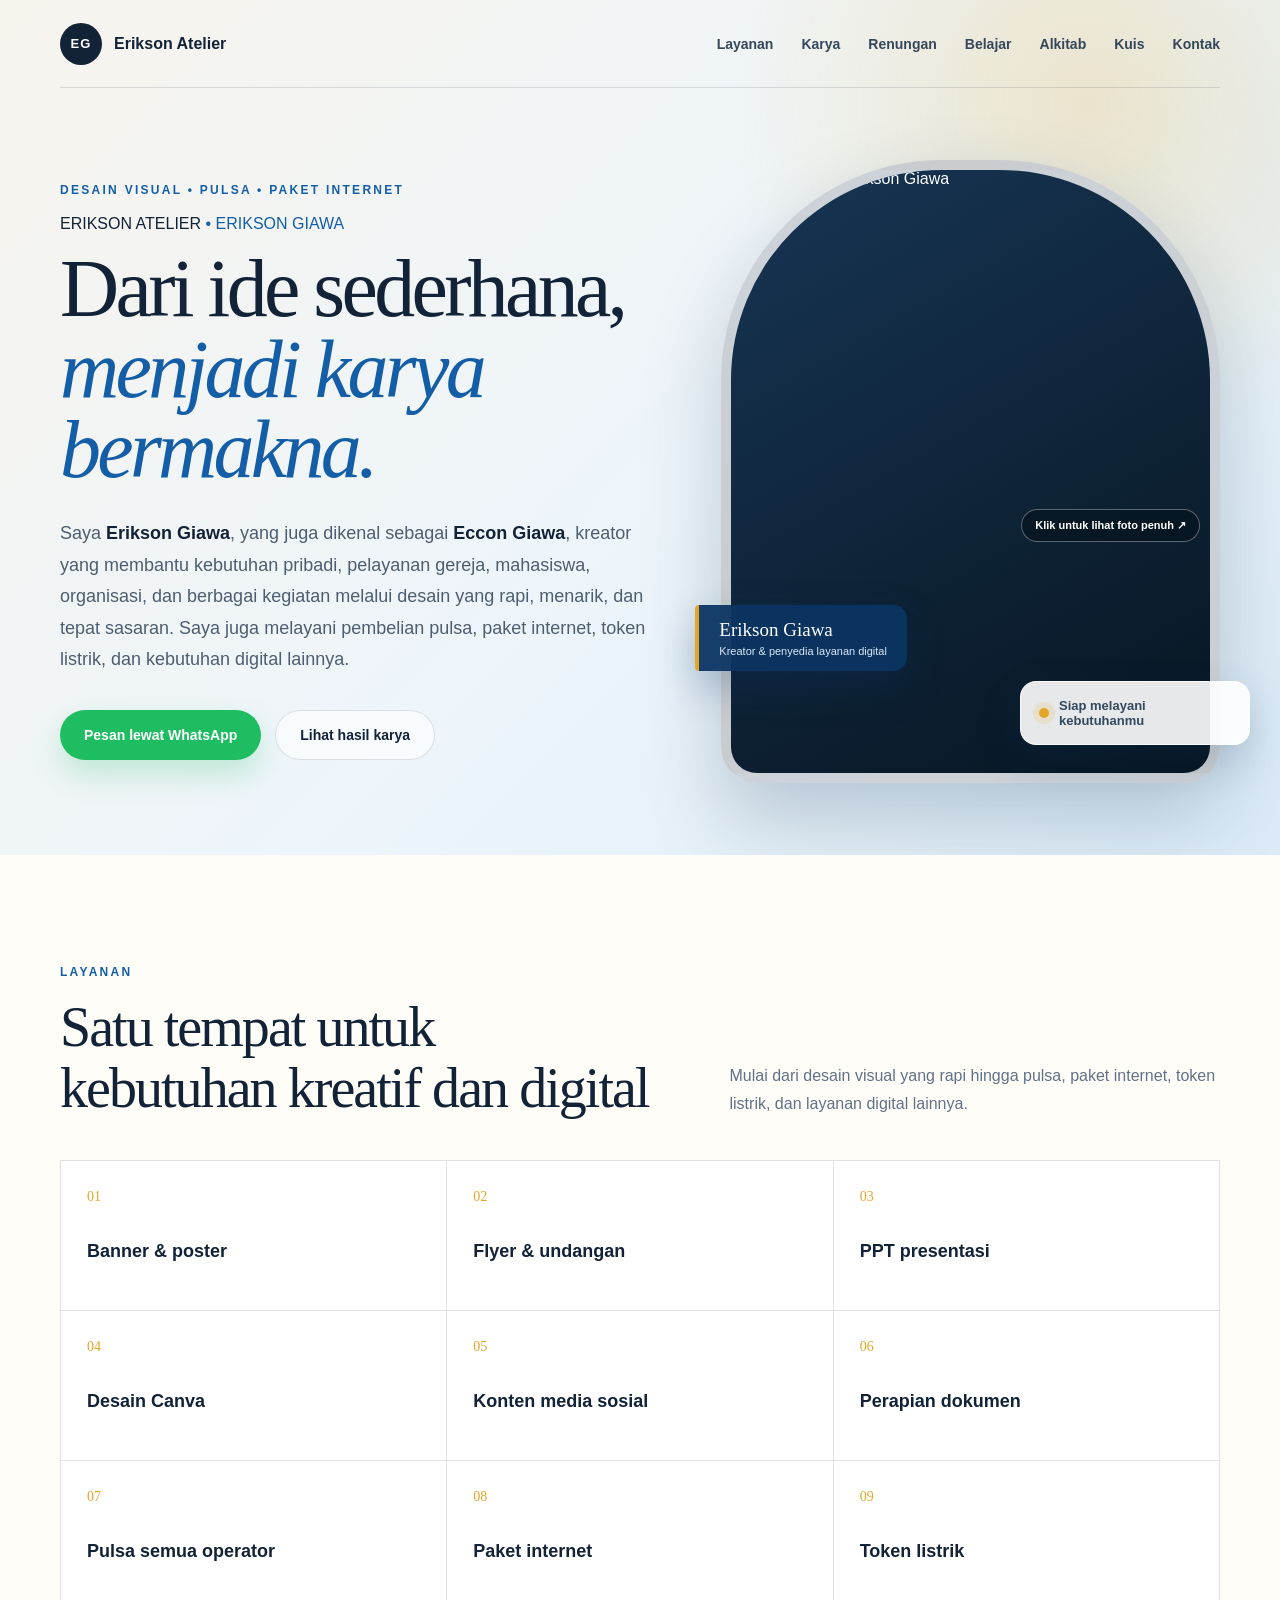
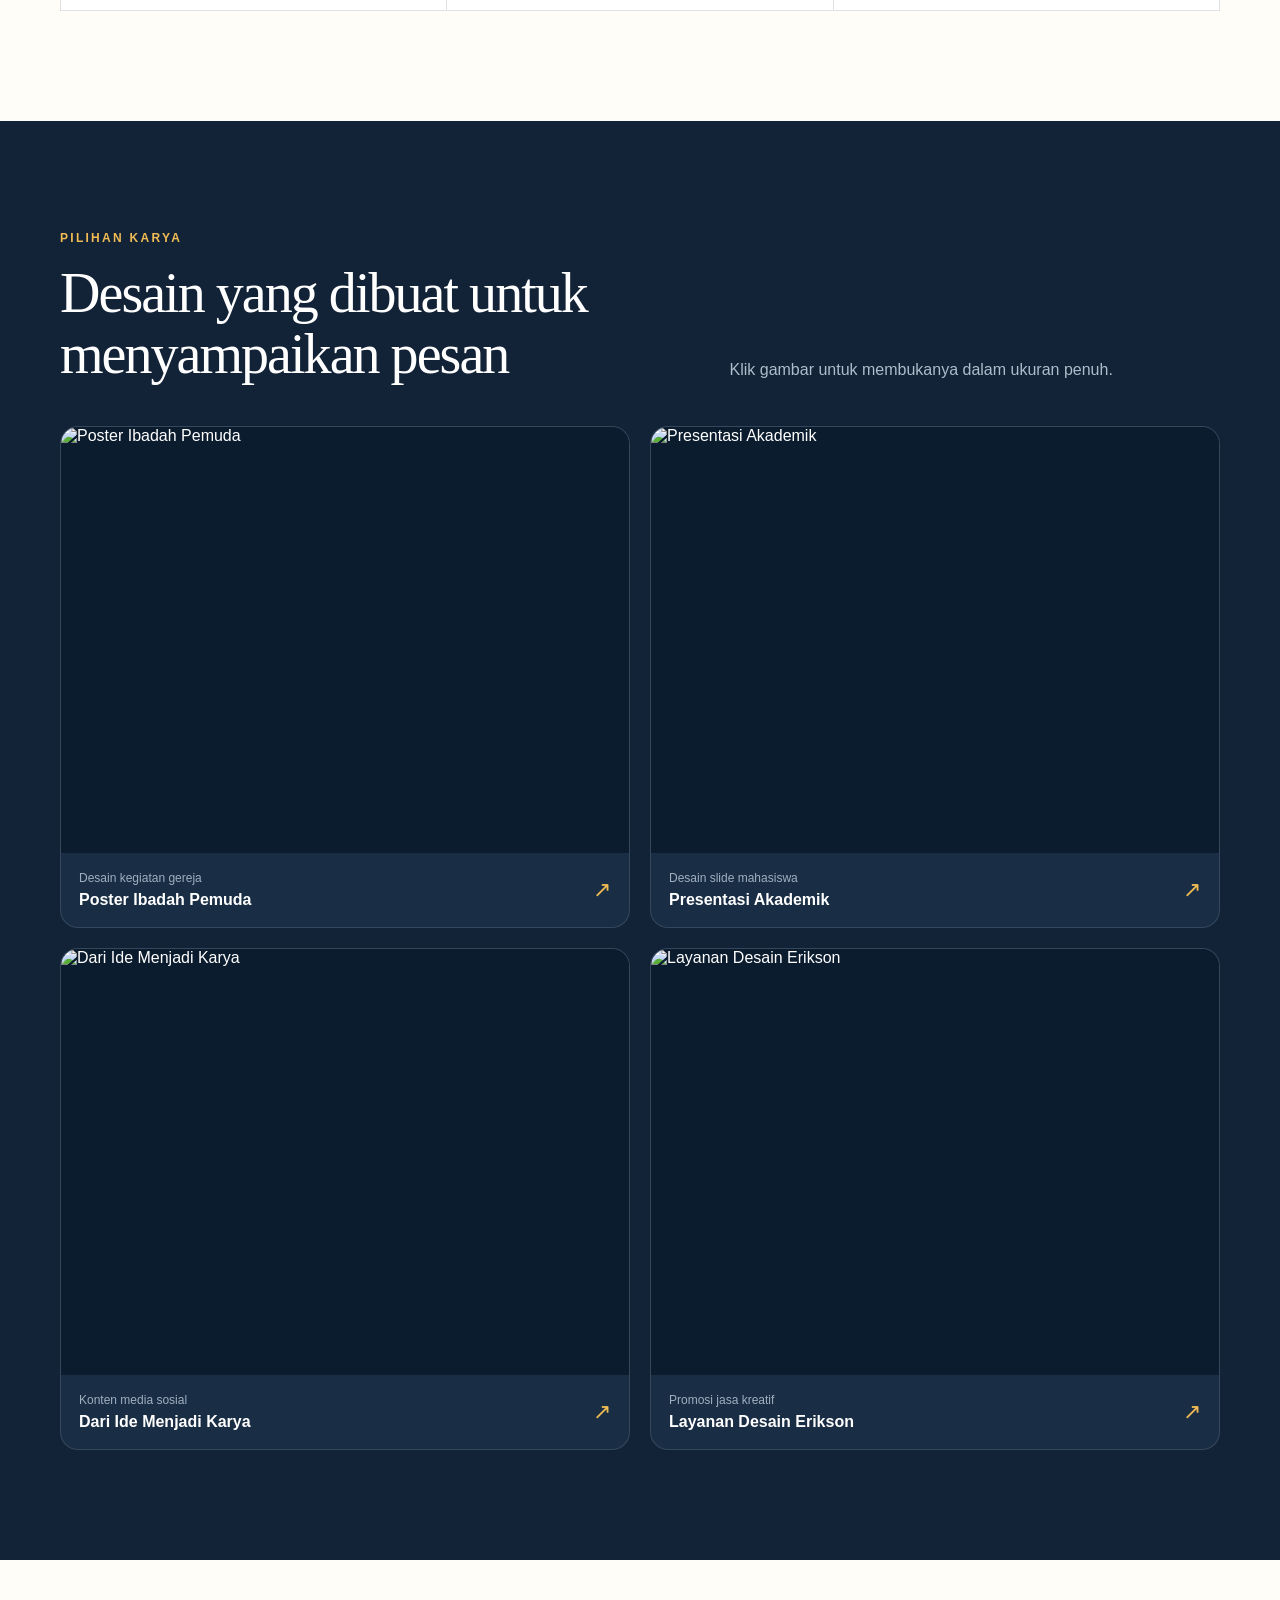
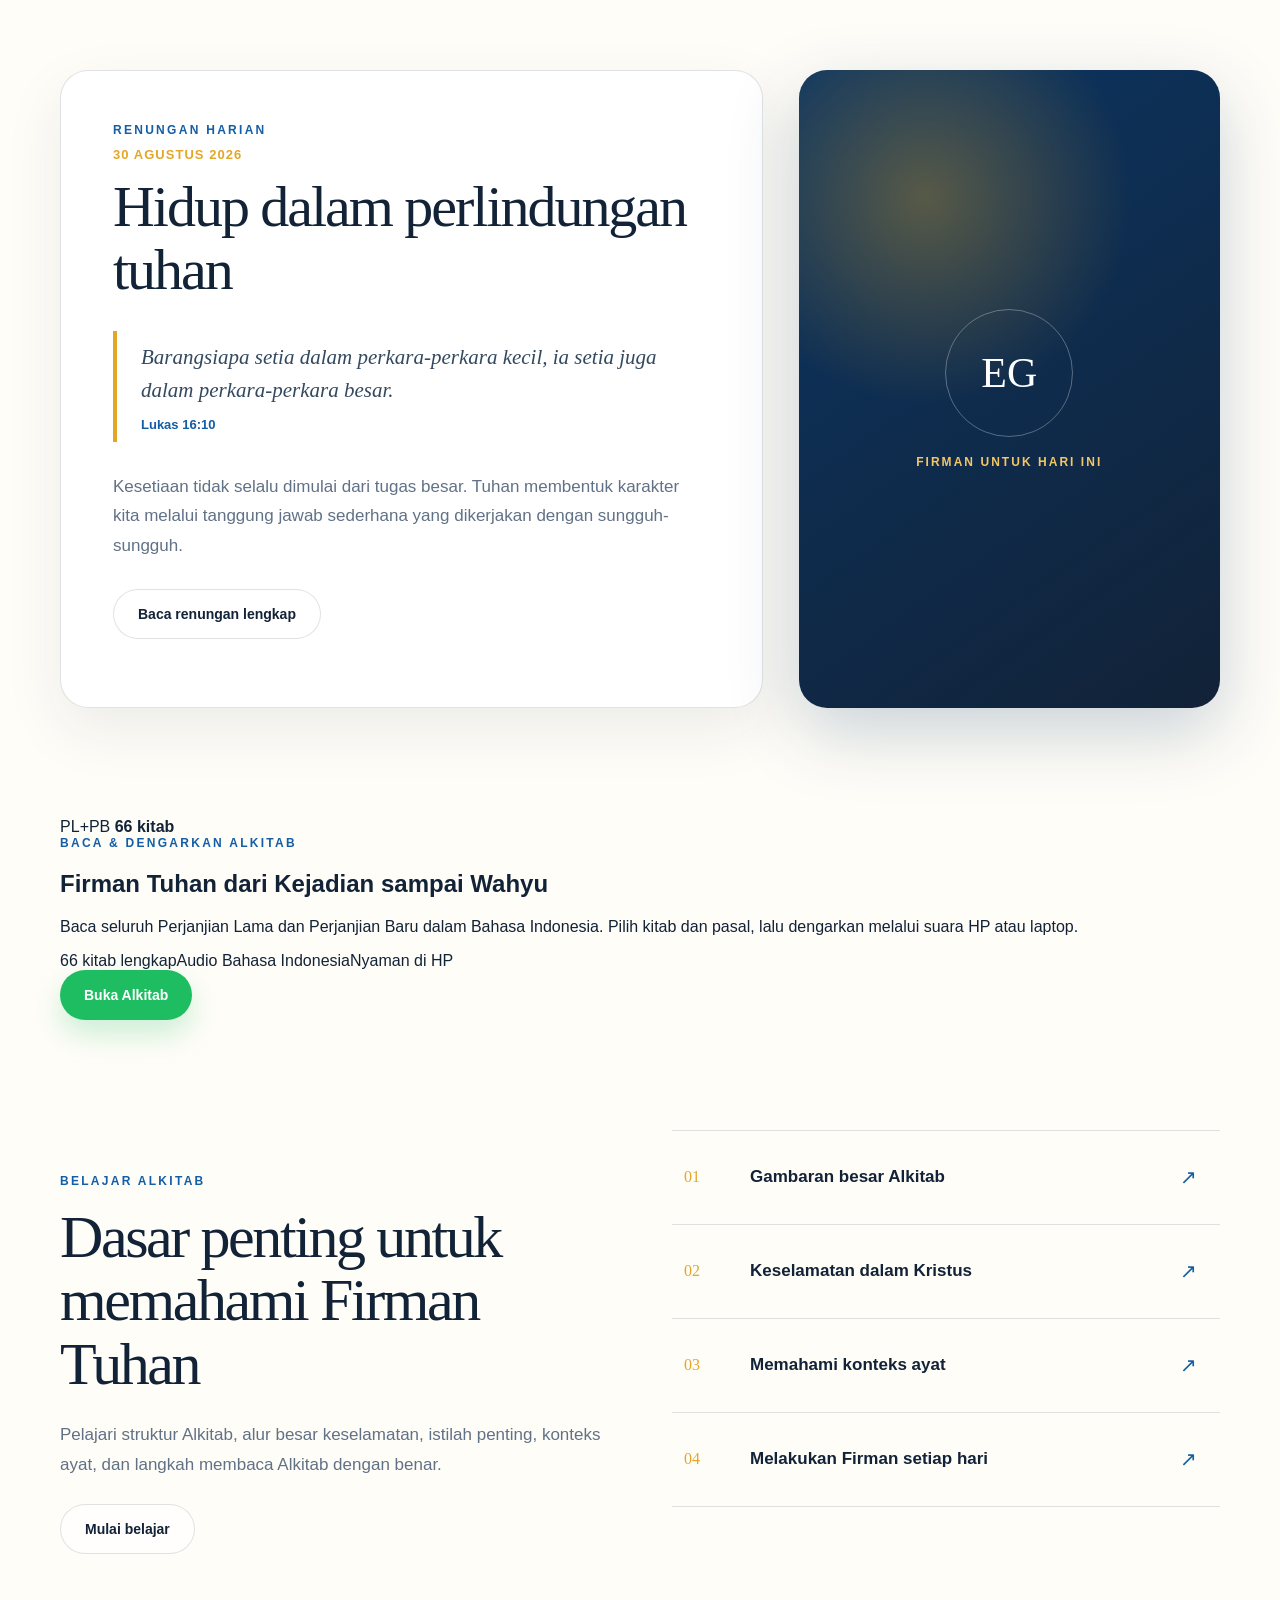
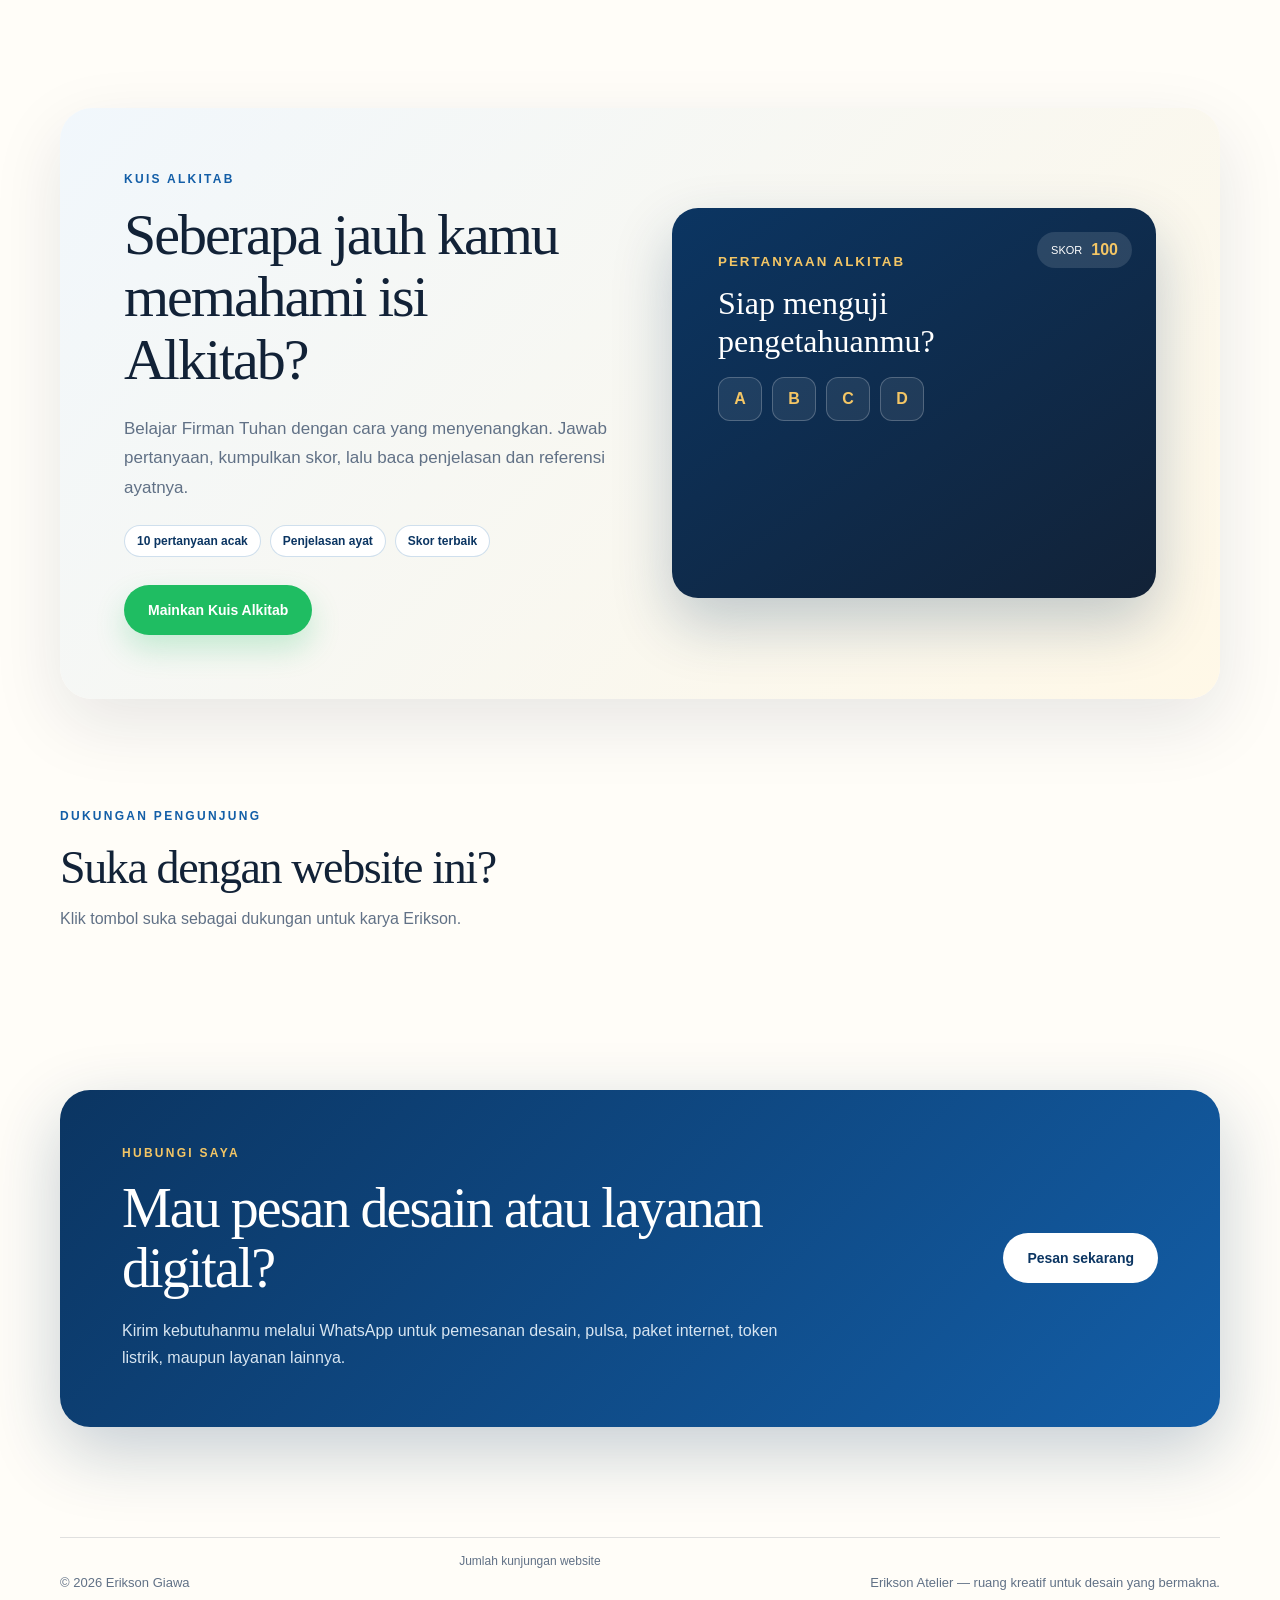
==== index.html @ 3c148b69 "Tambahkan fitur Alkitab lengkap di beranda" ====
<!doctype html>
<html lang="id">
<head>
  <meta charset="utf-8">
  <meta name="viewport" content="width=device-width,initial-scale=1">
  <meta name="description" content="Erikson Atelier milik Erikson Giawa menyediakan jasa desain visual, PPT, dokumen, pulsa, paket internet, token listrik, dan layanan digital.">
  <title>Erikson Atelier – Jasa Desain Visual & Layanan Digital</title>
  <link rel="canonical" href="https://egaietalier-design.github.io/">
  <meta name="robots" content="index, follow">
  <meta name="google-site-verification" content="eIvuFFZASZHpOjKAF0dtwC9wfIccT11YUioqez3rI2M" />
  <meta name="keywords" content="Erikson Atelier, Erikson Giawa, Eccon Giawa, jasa desain, desain poster, desain PPT, desain Canva, jual pulsa, paket internet, token listrik">
  <meta property="og:title" content="Erikson Atelier – Jasa Desain Visual & Layanan Digital">
  <meta property="og:description" content="Jasa desain visual, presentasi, dokumen, pulsa, paket internet, dan layanan digital.">
  <meta property="og:url" content="https://egaietalier-design.github.io/">
  <meta property="og:type" content="website">
  <script type="application/ld+json">{"@context":"https://schema.org","@type":"Person","name":"Erikson Giawa","alternateName":["Eccon Giawa","Erikson Atelier"],"url":"https://egaietalier-design.github.io/","jobTitle":"Kreator dan Penyedia Layanan Digital"}</script>
  <script async src="https://pagead2.googlesyndication.com/pagead/js/adsbygoogle.js?client=ca-pub-4678537472039301"
     crossorigin="anonymous"></script>
  <link rel="stylesheet" href="styles.css">
</head>
<body>
  <header class="hero" id="beranda">
    <nav class="nav shell">
      <a class="brand" href="#beranda"><span class="brand-mark">EG</span><span>Erikson Atelier</span></a>
      <div class="nav-links"><a href="#layanan">Layanan</a><a href="#karya">Karya</a><a href="#renungan">Renungan</a><a href="#belajar">Belajar</a><a href="alkitab.html">Alkitab</a><a href="#kuis">Kuis</a><a href="#kontak">Kontak</a></div>
    </nav>
    <div class="hero-grid shell">
      <div class="hero-copy">
        <p class="eyebrow">Desain visual • Pulsa • Paket internet</p>
        <p class="search-name">ERIKSON ATELIER <span>• ERIKSON GIAWA</span></p>
        <h1>Dari ide sederhana,<span> menjadi karya bermakna.</span></h1>
        <p class="hero-lead">Saya <strong>Erikson Giawa</strong>, yang juga dikenal sebagai <strong>Eccon Giawa</strong>, kreator yang membantu kebutuhan pribadi, pelayanan gereja, mahasiswa, organisasi, dan berbagai kegiatan melalui desain yang rapi, menarik, dan tepat sasaran. Saya juga melayani pembelian pulsa, paket internet, token listrik, dan kebutuhan digital lainnya.</p>
        <div class="hero-actions">
          <a class="button button-primary" href="https://wa.me/6282277004832?text=Halo%20Erikson%2C%20saya%20ingin%20memesan%20layanan." target="_blank" rel="noreferrer">Pesan lewat WhatsApp</a>
          <a class="button button-secondary" href="#karya">Lihat hasil karya</a>
        </div>
      </div>
      <div class="hero-visual">
        <a class="profile-link" href="https://ruang-kreatif-erikson.egaietalier.chatgpt.site/profile.png" target="_blank" rel="noreferrer" aria-label="Buka foto profil Erikson Giawa">
          <div class="image-frame"><img src="https://ruang-kreatif-erikson.egaietalier.chatgpt.site/profile.png" alt="Ilustrasi profil Erikson Giawa"></div>
          <span class="open-profile">Klik untuk lihat foto penuh ↗</span>
        </a>
        <div class="profile-label"><strong>Erikson Giawa</strong><span>Kreator & penyedia layanan digital</span></div>
        <div class="floating-note"><span class="note-dot"></span>Siap melayani kebutuhanmu</div>
      </div>
    </div>
  </header>

  <main>
    <section class="services shell" id="layanan">
      <div class="section-heading">
        <div><p class="eyebrow">Layanan</p><h2>Satu tempat untuk kebutuhan kreatif dan digital</h2></div>
        <p>Mulai dari desain visual yang rapi hingga pulsa, paket internet, token listrik, dan layanan digital lainnya.</p>
      </div>
      <div class="service-grid">
        <article><span>01</span><h3>Banner & poster</h3></article>
        <article><span>02</span><h3>Flyer & undangan</h3></article>
        <article><span>03</span><h3>PPT presentasi</h3></article>
        <article><span>04</span><h3>Desain Canva</h3></article>
        <article><span>05</span><h3>Konten media sosial</h3></article>
        <article><span>06</span><h3>Perapian dokumen</h3></article>
        <article><span>07</span><h3>Pulsa semua operator</h3></article>
        <article><span>08</span><h3>Paket internet</h3></article>
        <article><span>09</span><h3>Token listrik</h3></article>
      </div>
    </section>

    <section class="portfolio" id="karya">
      <div class="shell">
        <div class="section-heading portfolio-heading">
          <div><p class="eyebrow">Pilihan karya</p><h2>Desain yang dibuat untuk menyampaikan pesan</h2></div>
          <p>Klik gambar untuk membukanya dalam ukuran penuh.</p>
        </div>
        <div class="portfolio-grid">
          <a class="work-card" href="https://ruang-kreatif-erikson.egaietalier.chatgpt.site/portfolio/ibadah-pemuda.png" target="_blank" rel="noreferrer"><div class="work-image"><img src="https://ruang-kreatif-erikson.egaietalier.chatgpt.site/portfolio/ibadah-pemuda.png" alt="Poster Ibadah Pemuda"></div><div class="work-meta"><div><p>Desain kegiatan gereja</p><h3>Poster Ibadah Pemuda</h3></div><span>↗</span></div></a>
          <a class="work-card" href="https://ruang-kreatif-erikson.egaietalier.chatgpt.site/portfolio/presentasi-akademik.png" target="_blank" rel="noreferrer"><div class="work-image"><img src="https://ruang-kreatif-erikson.egaietalier.chatgpt.site/portfolio/presentasi-akademik.png" alt="Presentasi Akademik"></div><div class="work-meta"><div><p>Desain slide mahasiswa</p><h3>Presentasi Akademik</h3></div><span>↗</span></div></a>
          <a class="work-card" href="https://ruang-kreatif-erikson.egaietalier.chatgpt.site/portfolio/konten-media-sosial.png" target="_blank" rel="noreferrer"><div class="work-image"><img src="https://ruang-kreatif-erikson.egaietalier.chatgpt.site/portfolio/konten-media-sosial.png" alt="Dari Ide Menjadi Karya"></div><div class="work-meta"><div><p>Konten media sosial</p><h3>Dari Ide Menjadi Karya</h3></div><span>↗</span></div></a>
          <a class="work-card" href="https://ruang-kreatif-erikson.egaietalier.chatgpt.site/portfolio/layanan-desain-erikson.png" target="_blank" rel="noreferrer"><div class="work-image"><img src="https://ruang-kreatif-erikson.egaietalier.chatgpt.site/portfolio/layanan-desain-erikson.png" alt="Layanan Desain Erikson"></div><div class="work-meta"><div><p>Promosi jasa kreatif</p><h3>Layanan Desain Erikson</h3></div><span>↗</span></div></a>
        </div>
      </div>
    </section>


    <section class="devotional shell" id="renungan">
      <div class="devotional-copy">
        <p class="eyebrow">Renungan Harian</p>
        <p class="devotional-date" data-renungan-tanggal>29 Agustus 2026</p>
        <h2 data-renungan-judul>Tetap Setia dalam Perkara Kecil</h2>
        <blockquote>
          <p data-renungan-ayat>Barangsiapa setia dalam perkara-perkara kecil, ia setia juga dalam perkara-perkara besar.</p>
          <cite data-renungan-referensi>Lukas 16:10</cite>
        </blockquote>
        <p class="devotional-summary" data-renungan-ringkasan>Kesetiaan tidak selalu dimulai dari tugas besar. Tuhan membentuk karakter kita melalui tanggung jawab sederhana yang dikerjakan dengan sungguh-sungguh.</p>
        <a class="button button-secondary" href="renungan.html">Baca renungan lengkap</a>
        <p class="devotional-status" data-renungan-status></p>
      </div>
      <div class="devotional-symbol" aria-hidden="true"><span>EG</span><strong>Firman untuk hari ini</strong></div>
    </section>



    <section class="bible-reader-promo shell" id="alkitab">
      <div class="reader-promo-visual" aria-hidden="true">
        <span>PL</span><i>+</i><span>PB</span>
        <strong>66 kitab</strong>
      </div>
      <div class="reader-promo-copy">
        <p class="eyebrow">Baca & Dengarkan Alkitab</p>
        <h2>Firman Tuhan dari Kejadian sampai Wahyu</h2>
        <p>Baca seluruh Perjanjian Lama dan Perjanjian Baru dalam Bahasa Indonesia. Pilih kitab dan pasal, lalu dengarkan melalui suara HP atau laptop.</p>
        <div class="reader-promo-features"><span>66 kitab lengkap</span><span>Audio Bahasa Indonesia</span><span>Nyaman di HP</span></div>
        <a class="button button-primary" href="alkitab.html">Buka Alkitab</a>
      </div>
    </section>

    <section class="bible-learning shell" id="belajar">
      <div class="learning-heading">
        <p class="eyebrow">Belajar Alkitab</p>
        <h2>Dasar penting untuk memahami Firman Tuhan</h2>
        <p>Pelajari struktur Alkitab, alur besar keselamatan, istilah penting, konteks ayat, dan langkah membaca Alkitab dengan benar.</p>
        <a class="button button-secondary" href="belajar.html">Mulai belajar</a>
      </div>
      <div class="learning-list">
        <a href="belajar.html"><span>01</span><strong>Gambaran besar Alkitab</strong><i>↗</i></a>
        <a href="belajar.html"><span>02</span><strong>Keselamatan dalam Kristus</strong><i>↗</i></a>
        <a href="belajar.html"><span>03</span><strong>Memahami konteks ayat</strong><i>↗</i></a>
        <a href="belajar.html"><span>04</span><strong>Melakukan Firman setiap hari</strong><i>↗</i></a>
      </div>
    </section>

    <section class="bible-game shell" id="kuis">
      <div class="game-copy">
        <p class="eyebrow">Kuis Alkitab</p>
        <h2>Seberapa jauh kamu memahami isi Alkitab?</h2>
        <p>Belajar Firman Tuhan dengan cara yang menyenangkan. Jawab pertanyaan, kumpulkan skor, lalu baca penjelasan dan referensi ayatnya.</p>
        <div class="game-features"><span>10 pertanyaan acak</span><span>Penjelasan ayat</span><span>Skor terbaik</span></div>
        <a class="button button-primary" href="kuis.html">Mainkan Kuis Alkitab</a>
      </div>
      <div class="game-preview" aria-hidden="true">
        <div class="game-score"><span>Skor</span><strong>100</strong></div>
        <div class="game-question"><small>Pertanyaan Alkitab</small><strong>Siap menguji pengetahuanmu?</strong><div><i>A</i><i>B</i><i>C</i><i>D</i></div></div>
      </div>
    </section>

    <section class="like-section shell" id="suka">
      <div><p class="eyebrow">Dukungan pengunjung</p><h2>Suka dengan website ini?</h2><p>Klik tombol suka sebagai dukungan untuk karya Erikson.</p></div>
      <div class="counterapi like-counter" behavior="vote" action="like" key="website-like" icon="heart" label="Suka" labelVoted="Terima kasih!" bg="#135ea7" color="#ffffff" iconColor="#f4c665" noLink="true"></div>
    </section>

    <section class="contact shell" id="kontak">
      <div><p class="eyebrow">Hubungi saya</p><h2>Mau pesan desain atau layanan digital?</h2><p>Kirim kebutuhanmu melalui WhatsApp untuk pemesanan desain, pulsa, paket internet, token listrik, maupun layanan lainnya.</p></div>
      <a class="button button-light" href="https://wa.me/6282277004832?text=Halo%20Erikson%2C%20saya%20ingin%20memesan%20layanan." target="_blank" rel="noreferrer">Pesan sekarang</a>
    </section>
  </main>
  <footer class="footer shell"><p>© 2026 Erikson Giawa</p><div class="visitor-counter"><span>Jumlah kunjungan website</span><div class="counterapi" aria-label="Jumlah kunjungan website"></div></div><p>Erikson Atelier — ruang kreatif untuk desain yang bermakna.</p></footer>
  <script src="renungan.js" defer></script>
  <script src="https://counterapi.com/c.js?ns=egaietalier-design.github.io" async></script>
</body>
</html>
---- styles.css ----
:root{--ink:#122237;--muted:#617186;--cream:#fffdf8;--blue:#135ea7;--blue-dark:#0b3562;--gold:#e3a627;--line:rgba(18,34,55,.13)}*{box-sizing:border-box}html{scroll-behavior:smooth}body{margin:0;background:var(--cream);color:var(--ink);font-family:Arial,Helvetica,sans-serif}a{color:inherit}img{max-width:100%}.shell{width:min(1160px,calc(100% - 40px));margin-inline:auto}.hero{min-height:760px;overflow:hidden;background:radial-gradient(circle at 85% 12%,rgba(227,166,39,.22),transparent 27%),linear-gradient(135deg,#f7f4ed 0%,#edf5fb 55%,#dbeaf6 100%)}.nav{display:flex;min-height:88px;align-items:center;justify-content:space-between;border-bottom:1px solid var(--line)}.brand{display:flex;align-items:center;gap:12px;font-weight:700;text-decoration:none}.brand-mark{display:grid;width:42px;height:42px;place-items:center;border-radius:50%;background:var(--ink);color:#fff;font-size:13px;letter-spacing:.08em}.nav-links{display:flex;gap:28px}.nav-links a{color:#34475b;font-size:14px;font-weight:600;text-decoration:none}.nav-links a:hover{color:var(--blue)}.hero-grid{display:grid;min-height:670px;grid-template-columns:1.08fr .92fr;align-items:center;gap:76px;padding-block:72px}.eyebrow{margin:0 0 18px;color:var(--blue);font-size:12px;font-weight:800;letter-spacing:.19em;text-transform:uppercase}.hero h1{max-width:720px;margin:0;font-family:Georgia,"Times New Roman",serif;font-size:clamp(48px,6.4vw,82px);font-weight:500;letter-spacing:-.045em;line-height:.98}.hero h1 span{color:var(--blue);font-style:italic}.hero-lead{max-width:650px;margin:28px 0 0;color:#4c5e70;font-size:18px;line-height:1.75}.hero-lead strong{color:var(--ink)}.hero-actions{display:flex;flex-wrap:wrap;gap:14px;margin-top:34px}.button{display:inline-flex;min-height:50px;align-items:center;justify-content:center;border-radius:999px;padding:0 24px;font-size:14px;font-weight:800;text-decoration:none;transition:transform 180ms ease,box-shadow 180ms ease,background 180ms ease}.button:hover{transform:translateY(-2px)}.button-primary{background:#1fbd62;color:#fff;box-shadow:0 14px 30px rgba(31,189,98,.23)}.button-primary:hover{background:#15994d}.button-secondary{border:1px solid var(--line);background:rgba(255,255,255,.55)}.hero-visual{position:relative;min-width:0}.profile-link{position:relative;display:block;border-radius:220px 220px 36px 36px;color:#fff;text-decoration:none}.image-frame{position:relative;aspect-ratio:4/5;overflow:hidden;border:10px solid rgba(255,255,255,.78);border-radius:220px 220px 36px 36px;background:linear-gradient(150deg,#173554,#071521);box-shadow:0 35px 80px rgba(18,48,78,.22);transition:transform 200ms ease,box-shadow 200ms ease}.image-frame img{width:100%;height:100%;object-fit:contain;object-position:center}.profile-link:hover .image-frame,.profile-link:focus-visible .image-frame{transform:translateY(-5px);box-shadow:0 42px 90px rgba(18,48,78,.3)}.profile-link:focus-visible{outline:3px solid var(--gold);outline-offset:6px}.open-profile{position:absolute;right:20px;top:56%;z-index:2;border:1px solid rgba(255,255,255,.35);border-radius:999px;padding:9px 13px;background:rgba(7,21,33,.78);font-size:11px;font-weight:700;backdrop-filter:blur(8px)}.profile-label{position:absolute;left:-26px;bottom:112px;z-index:2;display:flex;flex-direction:column;gap:4px;border-left:4px solid var(--gold);border-radius:4px 14px 14px 4px;padding:14px 20px;background:rgba(11,53,98,.94);box-shadow:0 16px 38px rgba(11,53,98,.25);color:#fff}.profile-label strong{font-family:Georgia,"Times New Roman",serif;font-size:19px;font-weight:500}.profile-label span{color:#dbe8f4;font-size:11px}.floating-note{position:absolute;right:-30px;bottom:38px;display:flex;max-width:230px;align-items:center;gap:10px;border:1px solid rgba(255,255,255,.8);border-radius:16px;padding:16px 18px;background:rgba(255,255,255,.9);box-shadow:0 16px 40px rgba(11,53,98,.18);color:#33495f;font-size:13px;font-weight:700}.note-dot{width:10px;height:10px;flex:0 0 auto;border-radius:50%;background:var(--gold);box-shadow:0 0 0 6px rgba(227,166,39,.15)}.services{padding-block:110px}.section-heading{display:grid;grid-template-columns:1.1fr .9fr;align-items:end;gap:70px;margin-bottom:42px}.section-heading h2,.contact h2{margin:0;font-family:Georgia,"Times New Roman",serif;font-size:clamp(34px,4.6vw,56px);font-weight:500;letter-spacing:-.035em;line-height:1.08}.section-heading>p{margin:0;color:var(--muted);line-height:1.75}.service-grid{display:grid;grid-template-columns:repeat(3,1fr);border-top:1px solid var(--line);border-left:1px solid var(--line)}.service-grid article{min-height:150px;border-right:1px solid var(--line);border-bottom:1px solid var(--line);padding:26px;background:#fff}.service-grid span{color:var(--gold);font-family:Georgia,"Times New Roman",serif;font-size:14px}.service-grid h3{margin:36px 0 0;font-size:18px}.portfolio{padding-block:110px;background:var(--ink);color:#fff}.portfolio .eyebrow{color:#f0bc53}.portfolio-heading>p{color:#aebdcb}.portfolio-grid{display:grid;grid-template-columns:repeat(2,minmax(0,1fr));gap:20px}.work-card{min-width:0;overflow:hidden;border:1px solid rgba(255,255,255,.12);border-radius:18px;background:#192d44;color:#fff;text-decoration:none;transition:transform 200ms ease,border-color 200ms ease}.work-card:hover{transform:translateY(-6px);border-color:rgba(240,188,83,.75)}.work-image{display:grid;aspect-ratio:4/3;place-items:center;overflow:hidden;background:#0c1c2f}.work-image img{width:100%;height:100%;object-fit:contain}.work-meta{display:flex;align-items:center;justify-content:space-between;gap:18px;padding:18px}.work-meta p{margin:0 0 6px;color:#9fb0c1;font-size:12px}.work-meta h3{margin:0;font-size:16px}.work-meta>span{color:#f0bc53;font-size:22px}.contact{display:flex;align-items:center;justify-content:space-between;gap:60px;margin-block:110px;border-radius:30px;padding:56px 62px;background:linear-gradient(135deg,var(--blue-dark),var(--blue));color:#fff;box-shadow:0 24px 70px rgba(11,53,98,.24)}.contact .eyebrow{color:#f4c665}.contact h2{max-width:650px}.contact p:last-child{max-width:680px;margin:18px 0 0;color:#d7e5f1;line-height:1.7}.button-light{flex:0 0 auto;background:#fff;color:var(--blue-dark)}.footer{display:flex;min-height:90px;align-items:center;justify-content:space-between;gap:20px;border-top:1px solid var(--line);color:var(--muted);font-size:13px}@media(max-width:900px){.hero-grid{grid-template-columns:1fr;gap:48px}.hero-copy{padding-top:30px}.hero-visual{width:min(520px,90%);margin-inline:auto}.section-heading{grid-template-columns:1fr;gap:20px}.service-grid,.portfolio-grid{grid-template-columns:repeat(2,1fr)}.contact{align-items:flex-start;flex-direction:column}}@media(max-width:620px){.shell{width:min(100% - 28px,1160px)}.nav-links{display:none}.hero-grid{padding-block:38px 60px}.hero h1{font-size:48px}.hero-lead{font-size:16px}.hero-actions,.hero-actions .button{width:100%}.image-frame{border-width:7px}.profile-label{left:-4px;bottom:86px}.floating-note{right:-4px;bottom:18px}.services,.portfolio{padding-block:72px}.service-grid,.portfolio-grid{grid-template-columns:1fr}.contact{width:calc(100% - 28px);margin-block:72px;border-radius:22px;padding:36px 24px}.contact .button{width:100%}.footer{align-items:flex-start;flex-direction:column;justify-content:center;padding-block:26px}}\n.visitor-counter{display:flex;align-items:center;gap:10px;color:var(--ink);font-weight:700}.visitor-counter>span{font-size:12px}.visitor-counter .counterapi{min-height:44px;min-width:70px;display:flex;align-items:center;justify-content:center}\n@media(max-width:620px){.visitor-counter{align-items:flex-start;flex-direction:column;gap:2px}}\n.like-section{display:flex;align-items:center;justify-content:space-between;gap:48px;margin-block:90px;border:1px solid var(--line);border-radius:26px;padding:38px 44px;background:#fff;box-shadow:0 18px 50px rgba(18,34,55,.08)}.like-section h2{margin:0;font-family:Georgia,"Times New Roman",serif;font-size:clamp(30px,4vw,46px);font-weight:500;letter-spacing:-.03em}.like-section p:last-child{margin:12px 0 0;color:var(--muted);line-height:1.6}.like-counter{min-height:48px;min-width:125px;display:flex;align-items:center;justify-content:center}\n@media(max-width:620px){.like-section{align-items:flex-start;flex-direction:column;margin-block:64px;padding:30px 24px}.like-counter{width:100%}}\n.search-name{margin:0 0 16px;color:var(--ink);font-size:14px;font-weight:900;letter-spacing:.16em}.search-name span{color:var(--blue)}

.devotional{display:grid;grid-template-columns:1.25fr .75fr;align-items:stretch;gap:36px;margin-block:110px}.devotional-copy{border:1px solid var(--line);border-radius:28px;padding:52px;background:#fff;box-shadow:0 22px 60px rgba(18,34,55,.08)}.devotional-date{margin:-8px 0 14px;color:var(--gold);font-size:13px;font-weight:800;letter-spacing:.08em;text-transform:uppercase}.devotional h2{max-width:760px;margin:0;font-family:Georgia,"Times New Roman",serif;font-size:clamp(36px,4.8vw,58px);font-weight:500;letter-spacing:-.035em;line-height:1.08}.devotional blockquote,.devotional-article blockquote{margin:30px 0;border-left:4px solid var(--gold);padding:10px 0 10px 24px;color:#33495f}.devotional blockquote p,.devotional-article blockquote p{margin:0;font-family:Georgia,"Times New Roman",serif;font-size:21px;font-style:italic;line-height:1.55}.devotional cite,.devotional-article cite{display:block;margin-top:10px;color:var(--blue);font-size:13px;font-style:normal;font-weight:800}.devotional-summary{margin:0 0 28px;color:var(--muted);font-size:17px;line-height:1.75}.devotional-symbol{display:flex;min-height:420px;align-items:center;justify-content:center;flex-direction:column;gap:18px;border-radius:28px;background:radial-gradient(circle at 30% 20%,rgba(227,166,39,.35),transparent 35%),linear-gradient(145deg,var(--blue-dark),var(--ink));box-shadow:0 24px 70px rgba(11,53,98,.22);color:#fff;text-align:center}.devotional-symbol span{display:grid;width:128px;height:128px;place-items:center;border:1px solid rgba(255,255,255,.3);border-radius:50%;font-family:Georgia,"Times New Roman",serif;font-size:42px}.devotional-symbol strong{color:#f4c665;font-size:12px;letter-spacing:.17em;text-transform:uppercase}.devotional-status{margin:16px 0 0;color:#a24b2a;font-size:13px}
.article-body{background:linear-gradient(180deg,#edf5fb 0,#fffdf8 420px)}.article-header{background:rgba(255,255,255,.78);backdrop-filter:blur(12px)}.devotional-page{padding-block:52px 110px}.back-link{display:inline-block;margin-bottom:28px;color:var(--blue);font-size:14px;font-weight:800;text-decoration:none}.devotional-article{max-width:850px;margin:auto;border:1px solid var(--line);border-radius:30px;padding:clamp(30px,6vw,72px);background:#fff;box-shadow:0 28px 80px rgba(18,34,55,.1)}.devotional-article h1{margin:0;font-family:Georgia,"Times New Roman",serif;font-size:clamp(42px,6vw,70px);font-weight:500;letter-spacing:-.045em;line-height:1.02}.devotional-figure{margin:32px 0}.devotional-figure img{width:100%;max-height:520px;border-radius:20px;object-fit:cover}.devotional-content{color:#384b5e;font-family:Georgia,"Times New Roman",serif;font-size:19px;line-height:1.9}.devotional-prayer{margin-top:42px;border-radius:20px;padding:28px;background:#eef5fb}.devotional-prayer p:last-child{margin:0;color:#33495f;font-size:17px;line-height:1.75}.devotional-share{display:flex;align-items:center;justify-content:space-between;gap:24px;margin-top:36px;border-top:1px solid var(--line);padding-top:30px}.devotional-share p{margin:0;font-weight:800}
@media(max-width:900px){.devotional{grid-template-columns:1fr}.devotional-symbol{min-height:260px}}@media(max-width:620px){.devotional{margin-block:72px}.devotional-copy{padding:30px 24px}.devotional-symbol{min-height:220px}.devotional-article{border-radius:22px;padding:32px 22px}.devotional-share{align-items:flex-start;flex-direction:column}.devotional-share .button{width:100%}}


.bible-game{display:grid;grid-template-columns:1fr 1fr;align-items:center;gap:64px;margin-block:110px;border-radius:32px;padding:64px;background:linear-gradient(135deg,#f1f7fc,#fff8e7);box-shadow:0 24px 70px rgba(18,34,55,.1)}.game-copy h2{margin:0;font-family:Georgia,"Times New Roman",serif;font-size:clamp(36px,4.8vw,58px);font-weight:500;letter-spacing:-.035em;line-height:1.08}.game-copy>p:not(.eyebrow){margin:22px 0;color:var(--muted);font-size:17px;line-height:1.75}.game-features{display:flex;flex-wrap:wrap;gap:9px;margin-bottom:28px}.game-features span{border:1px solid rgba(19,94,167,.2);border-radius:999px;padding:8px 12px;background:#fff;color:var(--blue-dark);font-size:12px;font-weight:800}.game-preview{position:relative;min-height:390px;border-radius:26px;padding:46px;background:linear-gradient(145deg,var(--blue-dark),var(--ink));box-shadow:0 26px 60px rgba(11,53,98,.24);color:#fff}.game-score{position:absolute;right:24px;top:24px;display:flex;align-items:center;gap:9px;border-radius:999px;padding:9px 14px;background:rgba(255,255,255,.12)}.game-score span{font-size:11px;text-transform:uppercase}.game-score strong{color:#f4c665}.game-question{display:flex;height:100%;justify-content:center;flex-direction:column;gap:16px}.game-question small{color:#f4c665;font-weight:800;letter-spacing:.15em;text-transform:uppercase}.game-question>strong{max-width:390px;font-family:Georgia,"Times New Roman",serif;font-size:32px;font-weight:500;line-height:1.18}.game-question>div{display:flex;gap:10px}.game-question i{display:grid;width:44px;height:44px;place-items:center;border:1px solid rgba(255,255,255,.22);border-radius:12px;background:rgba(255,255,255,.08);color:#f4c665;font-style:normal;font-weight:900}
.quiz-body{min-height:100vh;background:radial-gradient(circle at 10% 10%,rgba(227,166,39,.16),transparent 28%),linear-gradient(180deg,#edf5fb,#fffdf8)}.quiz-page{padding-block:48px 110px}.quiz-intro{display:grid;grid-template-columns:1.08fr .92fr;align-items:center;gap:70px;min-height:610px}.quiz-intro h1{margin:0;font-family:Georgia,"Times New Roman",serif;font-size:clamp(58px,8vw,96px);font-weight:500;letter-spacing:-.055em;line-height:.95}.quiz-intro>div:first-child>p:not(.eyebrow){max-width:660px;margin:26px 0;color:var(--muted);font-size:18px;line-height:1.75}.quiz-intro ul{display:grid;gap:10px;margin:0 0 30px;padding-left:20px;color:#3c5268}.quiz-start{border:0;cursor:pointer}.quiz-badge{display:flex;aspect-ratio:1;align-items:center;justify-content:center;flex-direction:column;border-radius:50%;background:radial-gradient(circle at 32% 25%,#2e78bb,var(--blue-dark) 58%,var(--ink));box-shadow:0 35px 80px rgba(11,53,98,.28);color:#fff;text-align:center}.quiz-badge span{display:grid;width:120px;height:120px;place-items:center;border:2px solid #f4c665;border-radius:50%;font-family:Georgia,"Times New Roman",serif;font-size:70px}.quiz-badge strong{margin-top:24px;font-family:Georgia,"Times New Roman",serif;font-size:26px;font-weight:500}.quiz-badge small{margin-top:8px;color:#b9cddd;letter-spacing:.1em}.quiz-game,.quiz-result{max-width:900px;margin:36px auto 0}.quiz-topbar{margin-bottom:18px}.quiz-topbar>div:first-child{display:flex;justify-content:space-between;gap:20px;margin-bottom:12px;color:#42566b;font-size:13px;font-weight:800}.quiz-progress{height:10px;overflow:hidden;border-radius:999px;background:#dce7ef}.quiz-progress span{display:block;width:10%;height:100%;border-radius:inherit;background:linear-gradient(90deg,var(--gold),#f4c665);transition:width 250ms ease}.question-card{border:1px solid var(--line);border-radius:28px;padding:clamp(28px,5vw,54px);background:#fff;box-shadow:0 28px 80px rgba(18,34,55,.1)}.question-category{margin:0 0 14px;color:var(--blue);font-size:12px;font-weight:900;letter-spacing:.15em;text-transform:uppercase}.question-card h2{margin:0 0 30px;font-family:Georgia,"Times New Roman",serif;font-size:clamp(28px,4vw,42px);font-weight:500;line-height:1.22}.answer-grid{display:grid;grid-template-columns:1fr 1fr;gap:13px}.answer-option{display:flex;min-height:72px;align-items:center;gap:14px;border:1px solid var(--line);border-radius:16px;padding:14px 16px;background:#fff;color:var(--ink);cursor:pointer;text-align:left;transition:transform 150ms ease,border-color 150ms ease,background 150ms ease}.answer-option:hover:not(:disabled){transform:translateY(-2px);border-color:var(--blue)}.answer-option span{display:grid;width:36px;height:36px;flex:0 0 auto;place-items:center;border-radius:10px;background:#eaf2f8;color:var(--blue);font-weight:900}.answer-option strong{font-size:15px;line-height:1.4}.answer-option.correct{border-color:#27965a;background:#eaf8f0}.answer-option.correct span{background:#27965a;color:#fff}.answer-option.wrong{border-color:#c9534e;background:#fff0ef}.answer-option.wrong span{background:#c9534e;color:#fff}.answer-explanation{margin-top:22px;border-left:4px solid var(--gold);border-radius:0 14px 14px 0;padding:18px 20px;background:#f6f8fa}.answer-explanation strong{font-size:18px}.status-correct{color:#217c4b}.status-wrong{color:#b3443f}.answer-explanation p{margin:9px 0;color:#4a5d70;line-height:1.65}.answer-explanation span{color:var(--blue);font-size:13px;font-weight:900}.quiz-next{margin-top:22px;border:1px solid var(--line);cursor:pointer}.quiz-result{border:1px solid var(--line);border-radius:30px;padding:clamp(34px,6vw,72px);background:#fff;box-shadow:0 28px 80px rgba(18,34,55,.1);text-align:center}.result-ring{display:flex;width:170px;height:170px;align-items:center;justify-content:center;flex-direction:column;margin:0 auto 30px;border:10px solid #e6f0f7;border-top-color:var(--gold);border-radius:50%}.result-ring strong{font-family:Georgia,"Times New Roman",serif;font-size:40px}.result-ring span{color:var(--muted);font-size:12px}.quiz-result h2{margin:0;font-family:Georgia,"Times New Roman",serif;font-size:clamp(36px,5vw,58px);font-weight:500}.quiz-result>p:not(.eyebrow):not(.best-score){max-width:620px;margin:18px auto;color:var(--muted);line-height:1.7}.best-score{margin:20px 0;color:var(--blue-dark)}.result-actions{display:flex;justify-content:center;gap:12px;margin-top:28px}.result-actions button{border:0;cursor:pointer}
@media(max-width:900px){.bible-game,.quiz-intro{grid-template-columns:1fr}.quiz-badge{width:min(480px,90%);margin:auto}.game-preview{min-height:320px}}@media(max-width:620px){.bible-game{margin-block:72px;border-radius:22px;padding:34px 24px}.game-preview{min-height:280px;padding:28px}.game-question>strong{font-size:27px}.quiz-intro{gap:42px}.quiz-badge{width:100%}.answer-grid{grid-template-columns:1fr}.question-card{border-radius:22px}.result-actions{flex-direction:column}.result-actions .button{width:100%}}


.bible-learning{display:grid;grid-template-columns:1fr 1fr;gap:64px;margin-block:110px}.learning-heading{padding:44px 0}.learning-heading h2{margin:0;font-family:Georgia,"Times New Roman",serif;font-size:clamp(38px,5vw,60px);font-weight:500;letter-spacing:-.04em;line-height:1.06}.learning-heading>p:not(.eyebrow){margin:24px 0;color:var(--muted);font-size:17px;line-height:1.75}.learning-list{border-top:1px solid var(--line)}.learning-list a{display:grid;grid-template-columns:48px 1fr 28px;align-items:center;gap:18px;min-height:94px;border-bottom:1px solid var(--line);padding:12px;color:var(--ink);text-decoration:none;transition:background 160ms ease,padding 160ms ease}.learning-list a:hover{padding-left:22px;background:#fff}.learning-list span{color:var(--gold);font-family:Georgia,"Times New Roman",serif}.learning-list strong{font-size:17px}.learning-list i{color:var(--blue);font-size:20px;font-style:normal}
.learn-body{background:linear-gradient(180deg,#edf5fb 0,#fffdf8 540px)}.learn-page{padding-block:52px 110px}.learn-hero{max-width:900px;padding-block:46px 78px}.learn-hero h1{margin:0;font-family:Georgia,"Times New Roman",serif;font-size:clamp(58px,8vw,98px);font-weight:500;letter-spacing:-.055em;line-height:.95}.learn-hero>p:not(.eyebrow){max-width:720px;margin:28px 0;color:var(--muted);font-size:19px;line-height:1.75}.learn-stats{display:flex;flex-wrap:wrap;gap:12px}.learn-stats span{display:flex;align-items:center;gap:8px;border:1px solid rgba(19,94,167,.18);border-radius:999px;padding:10px 16px;background:#fff;color:#456079;font-size:13px}.learn-stats strong{color:var(--blue);font-family:Georgia,"Times New Roman",serif;font-size:22px}.learning-modules{display:grid;gap:22px}.learn-module{display:grid;grid-template-columns:76px 1fr;gap:22px;border:1px solid var(--line);border-radius:26px;padding:clamp(28px,5vw,52px);background:#fff;box-shadow:0 18px 54px rgba(18,34,55,.07)}.learn-module>span{color:var(--gold);font-family:Georgia,"Times New Roman",serif;font-size:30px}.module-label{margin:0 0 8px;color:var(--blue);font-size:11px;font-weight:900;letter-spacing:.16em;text-transform:uppercase}.learn-module h2{margin:0 0 18px;font-family:Georgia,"Times New Roman",serif;font-size:clamp(30px,4vw,44px);font-weight:500}.learn-module p,.learn-module li{color:#4b5e71;line-height:1.75}.learn-module ul,.learn-module ol{display:grid;gap:8px;padding-left:20px}.module-verse{display:inline-block;margin-top:16px;border-radius:999px;padding:9px 14px;background:#eef5fb;color:var(--blue);font-size:12px}.story-line{counter-reset:story}.term-grid{display:grid;grid-template-columns:repeat(2,1fr);gap:12px}.term-grid p{margin:0;border-radius:14px;padding:18px;background:#f5f8fa}.term-grid strong{color:var(--ink)}.learn-cta{display:flex;align-items:center;justify-content:space-between;gap:40px;margin-top:64px;border-radius:28px;padding:44px 50px;background:linear-gradient(135deg,var(--blue-dark),var(--blue));color:#fff}.learn-cta .eyebrow{color:#f4c665}.learn-cta h2{margin:0;font-family:Georgia,"Times New Roman",serif;font-size:clamp(30px,4vw,46px);font-weight:500}
.quiz-mode-picker{display:flex;gap:8px;margin:0 0 12px}.quiz-mode{border:1px solid var(--line);border-radius:999px;padding:11px 16px;background:#fff;color:var(--ink);cursor:pointer;font-weight:800}.quiz-mode.active{border-color:var(--blue);background:var(--blue);color:#fff}.mode-description{margin:0 0 22px!important;font-size:14px!important}.essay-area label{display:block;margin-bottom:10px;font-weight:900}.essay-area textarea{width:100%;resize:vertical;border:1px solid var(--line);border-radius:16px;padding:16px;background:#fbfcfd;color:var(--ink);font:inherit;line-height:1.6}.essay-area textarea:focus{border-color:var(--blue);outline:3px solid rgba(19,94,167,.12)}.essay-area .button{margin-top:14px;cursor:pointer}.self-assessment{margin-top:18px;border-radius:16px;padding:18px;background:#fff8e7}.self-assessment p{margin:0 0 12px;font-weight:800}.self-assessment button{margin:0 8px 8px 0;border:1px solid rgba(19,94,167,.25);border-radius:999px;padding:10px 14px;background:#fff;color:var(--blue-dark);cursor:pointer;font-weight:800}.self-assessment button.selected{border-color:#27965a;background:#27965a;color:#fff}
@media(max-width:900px){.bible-learning{grid-template-columns:1fr;gap:12px}.learn-cta{align-items:flex-start;flex-direction:column}}@media(max-width:620px){.bible-learning{margin-block:72px}.learn-module{grid-template-columns:1fr}.term-grid{grid-template-columns:1fr}.learn-cta{padding:34px 24px}.learn-cta .button{width:100%}.quiz-mode-picker{align-items:stretch;flex-direction:column}.quiz-mode{width:100%}.self-assessment button{width:100%;margin-right:0}}
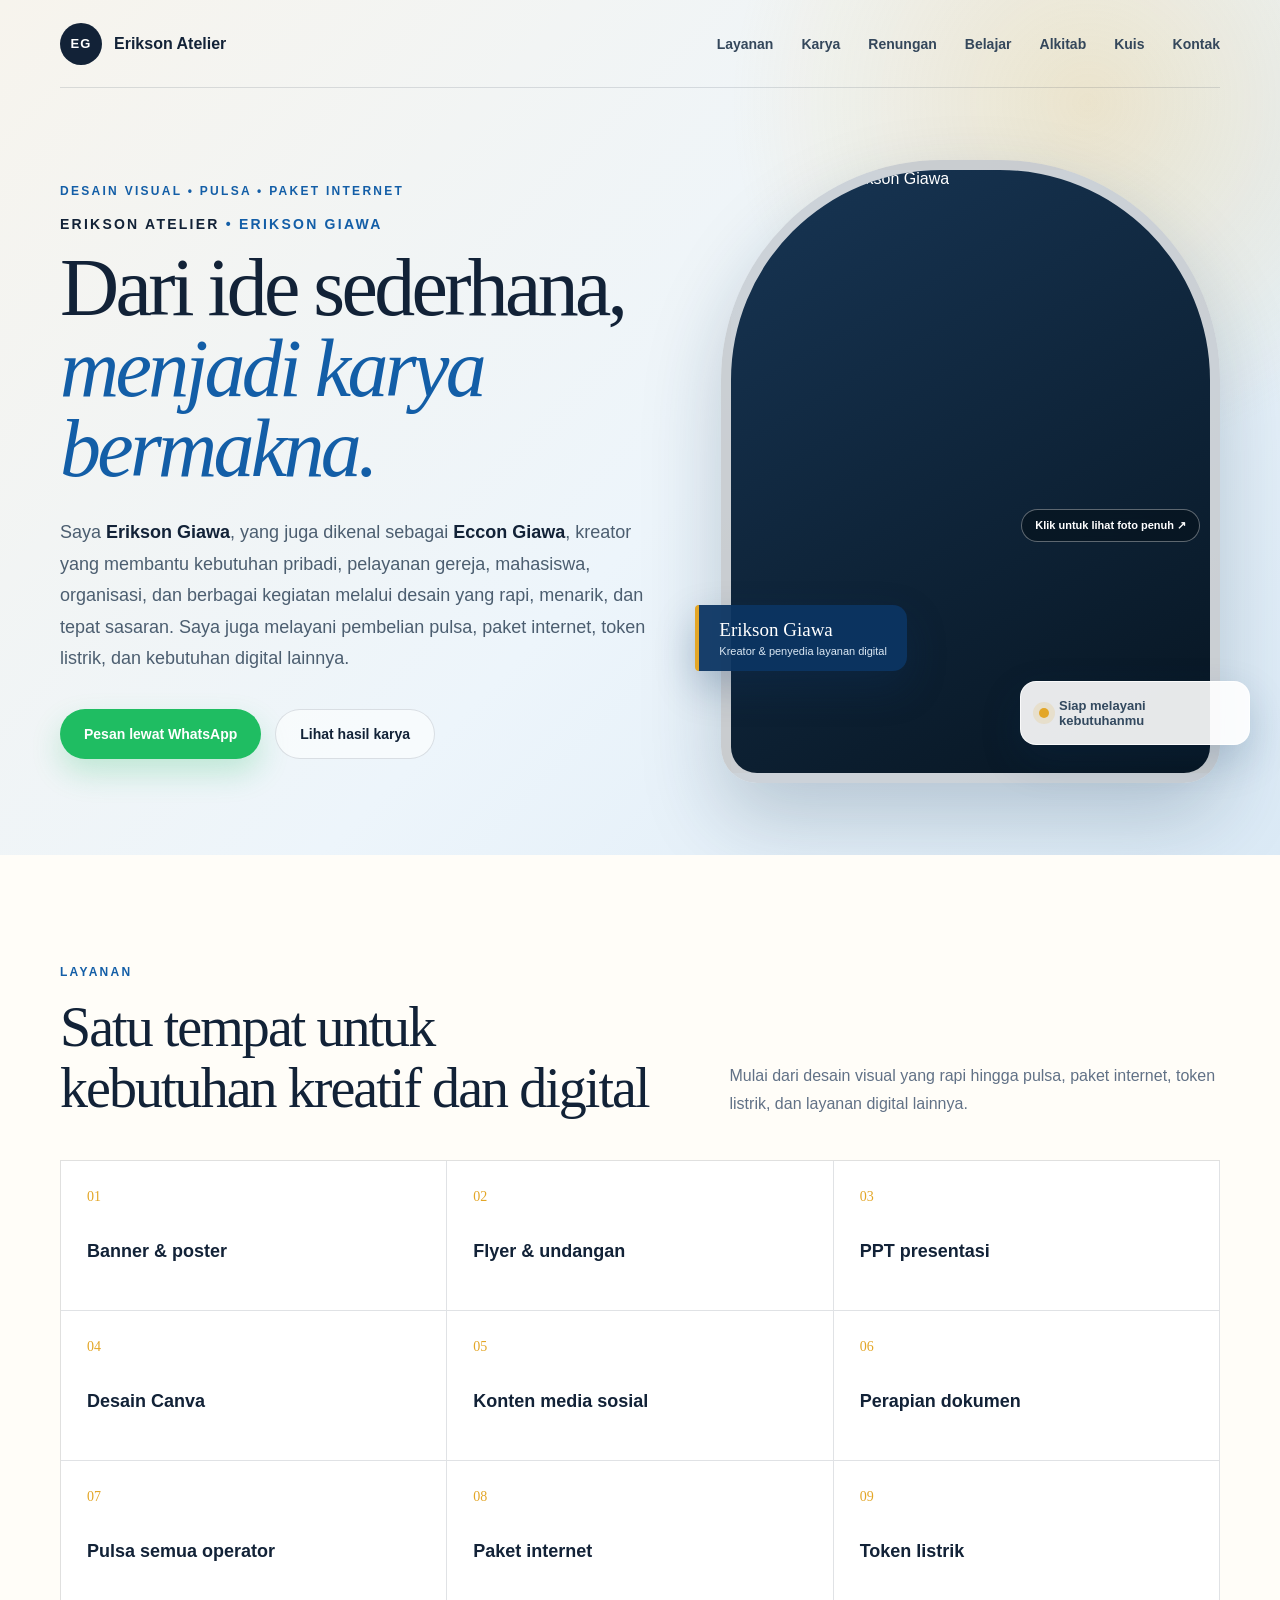
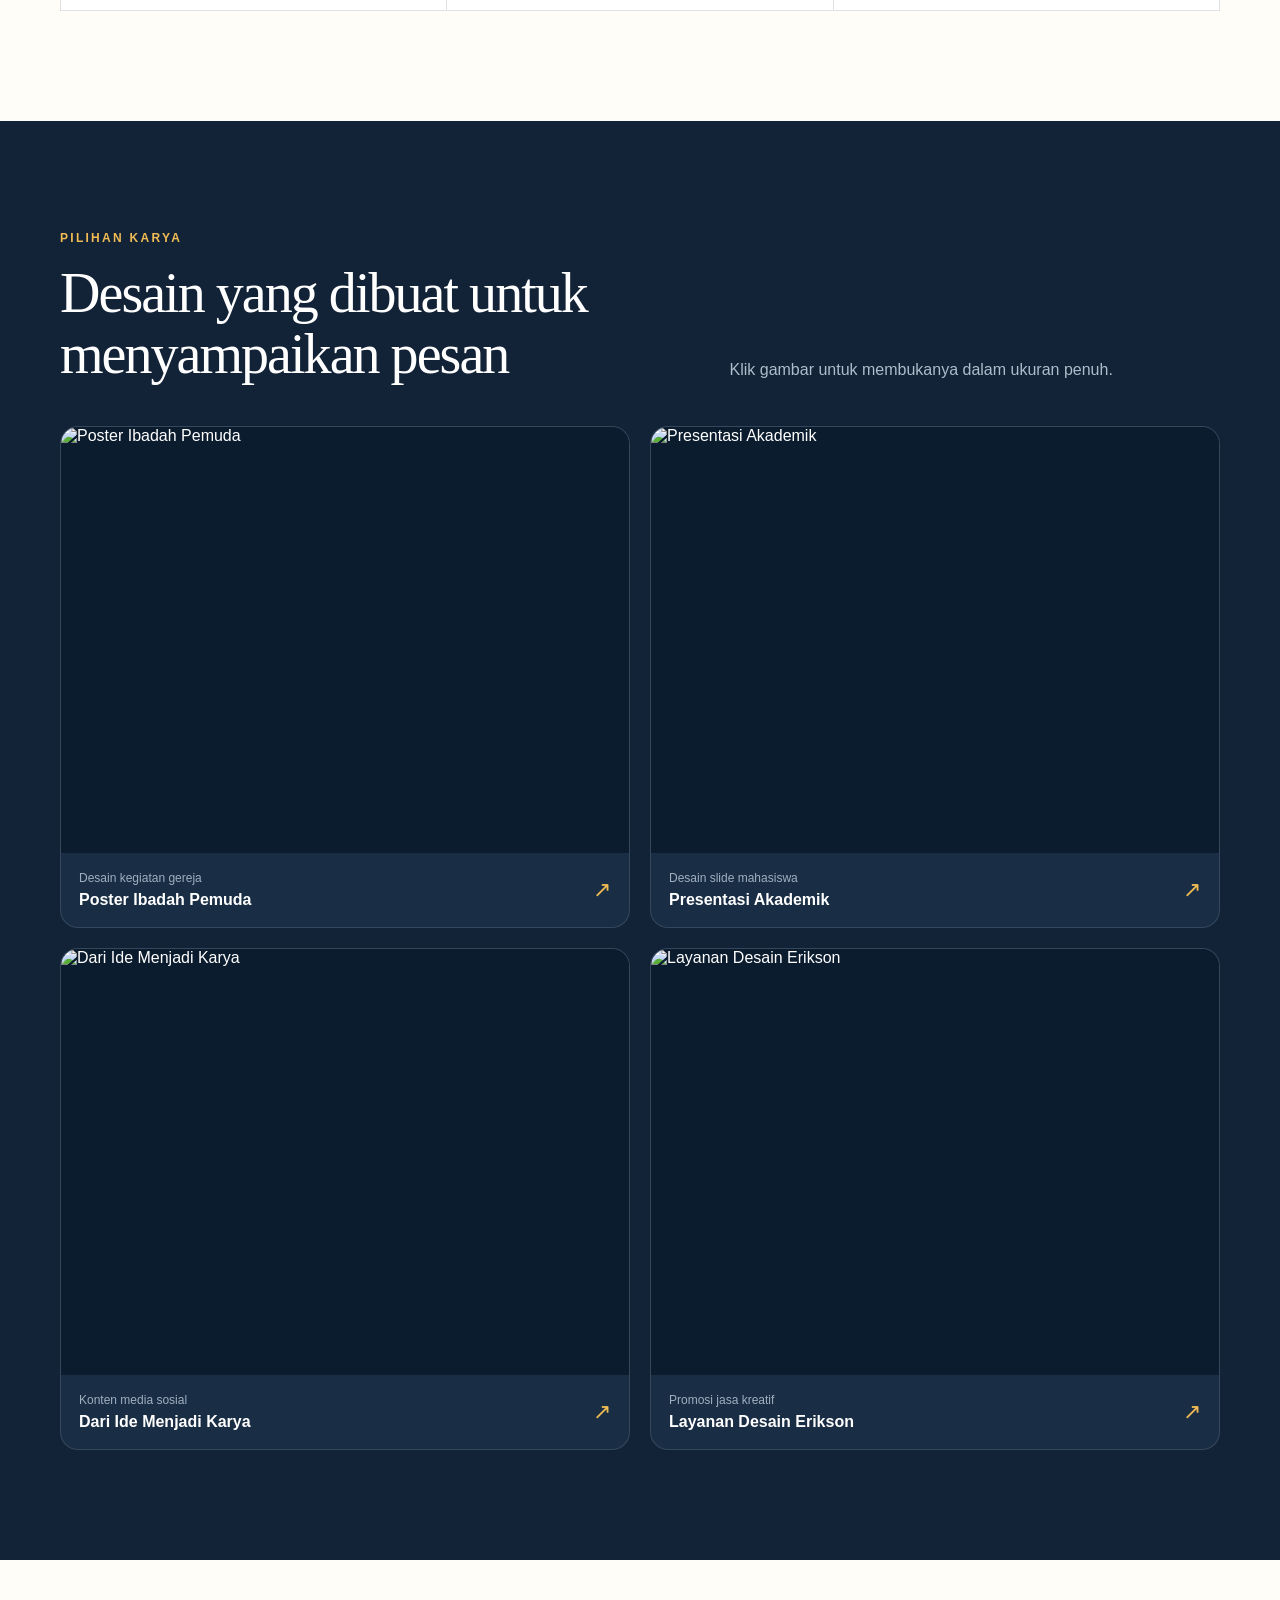
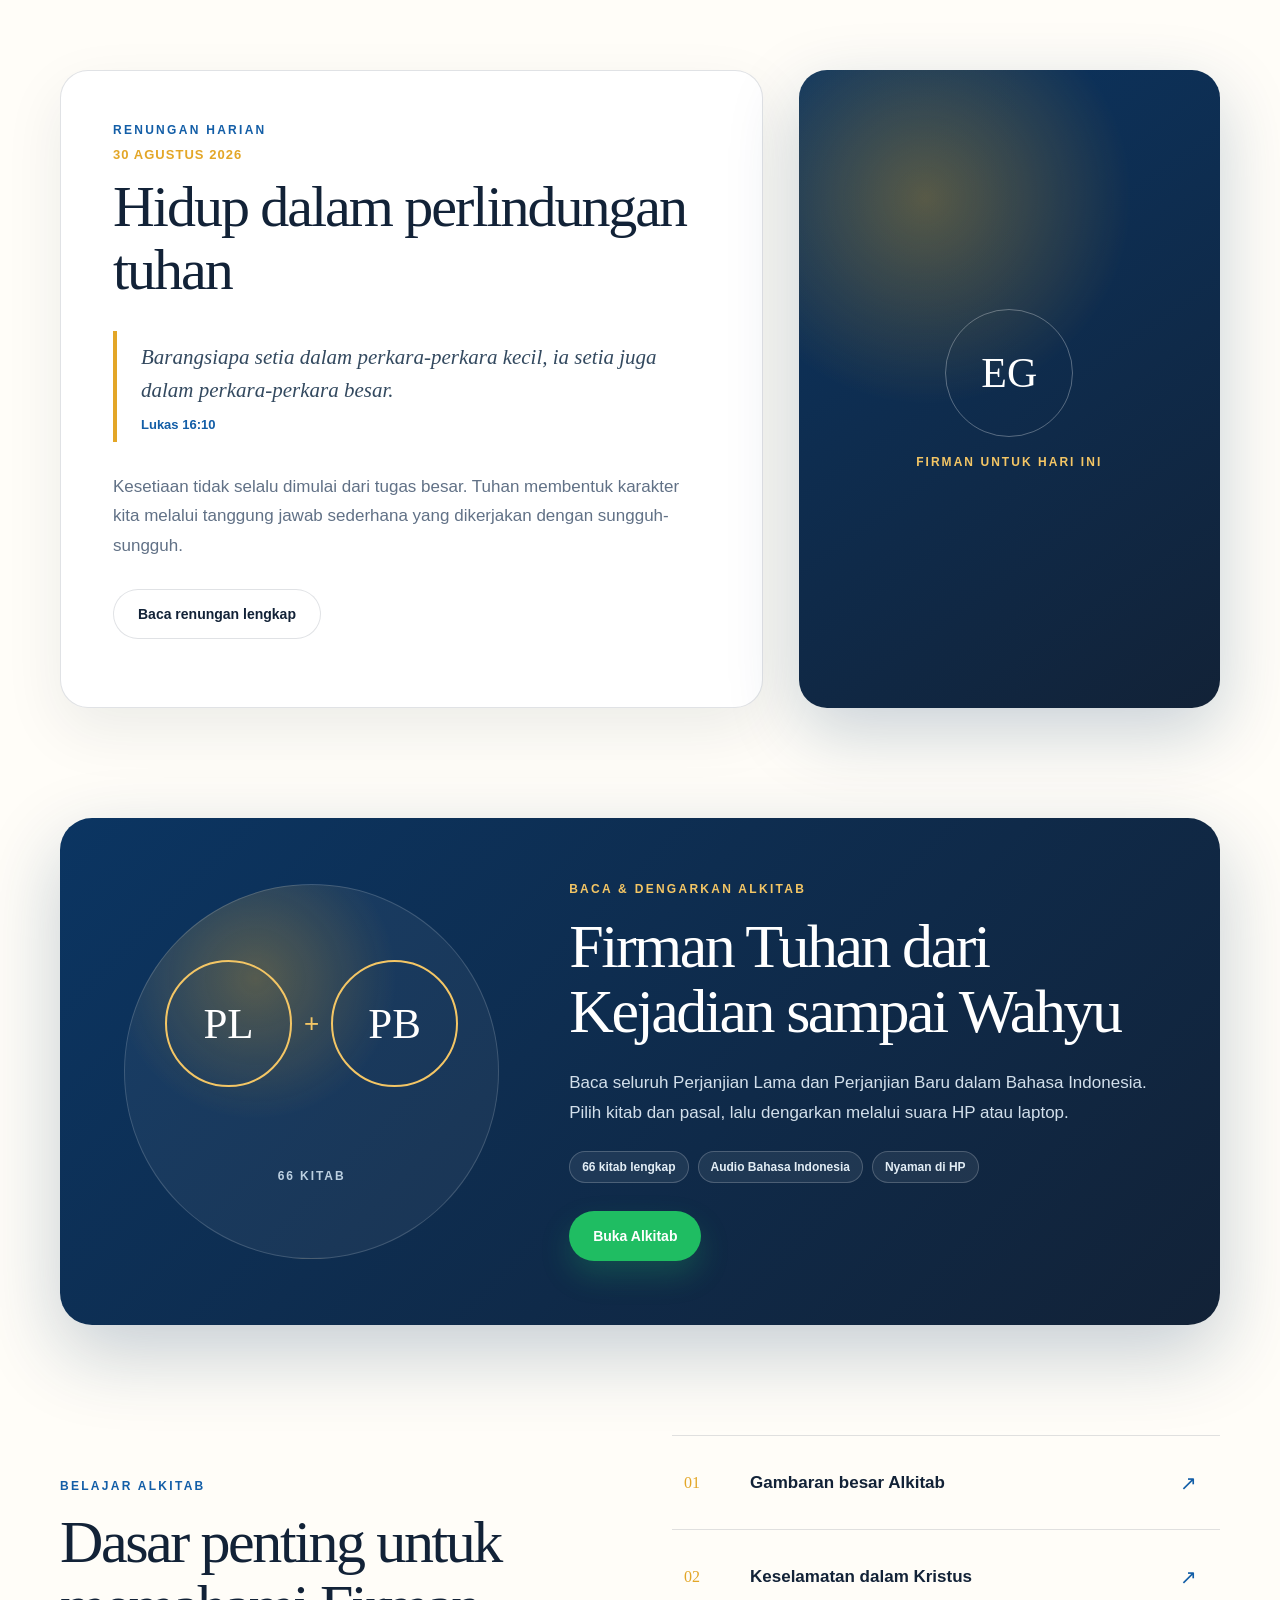
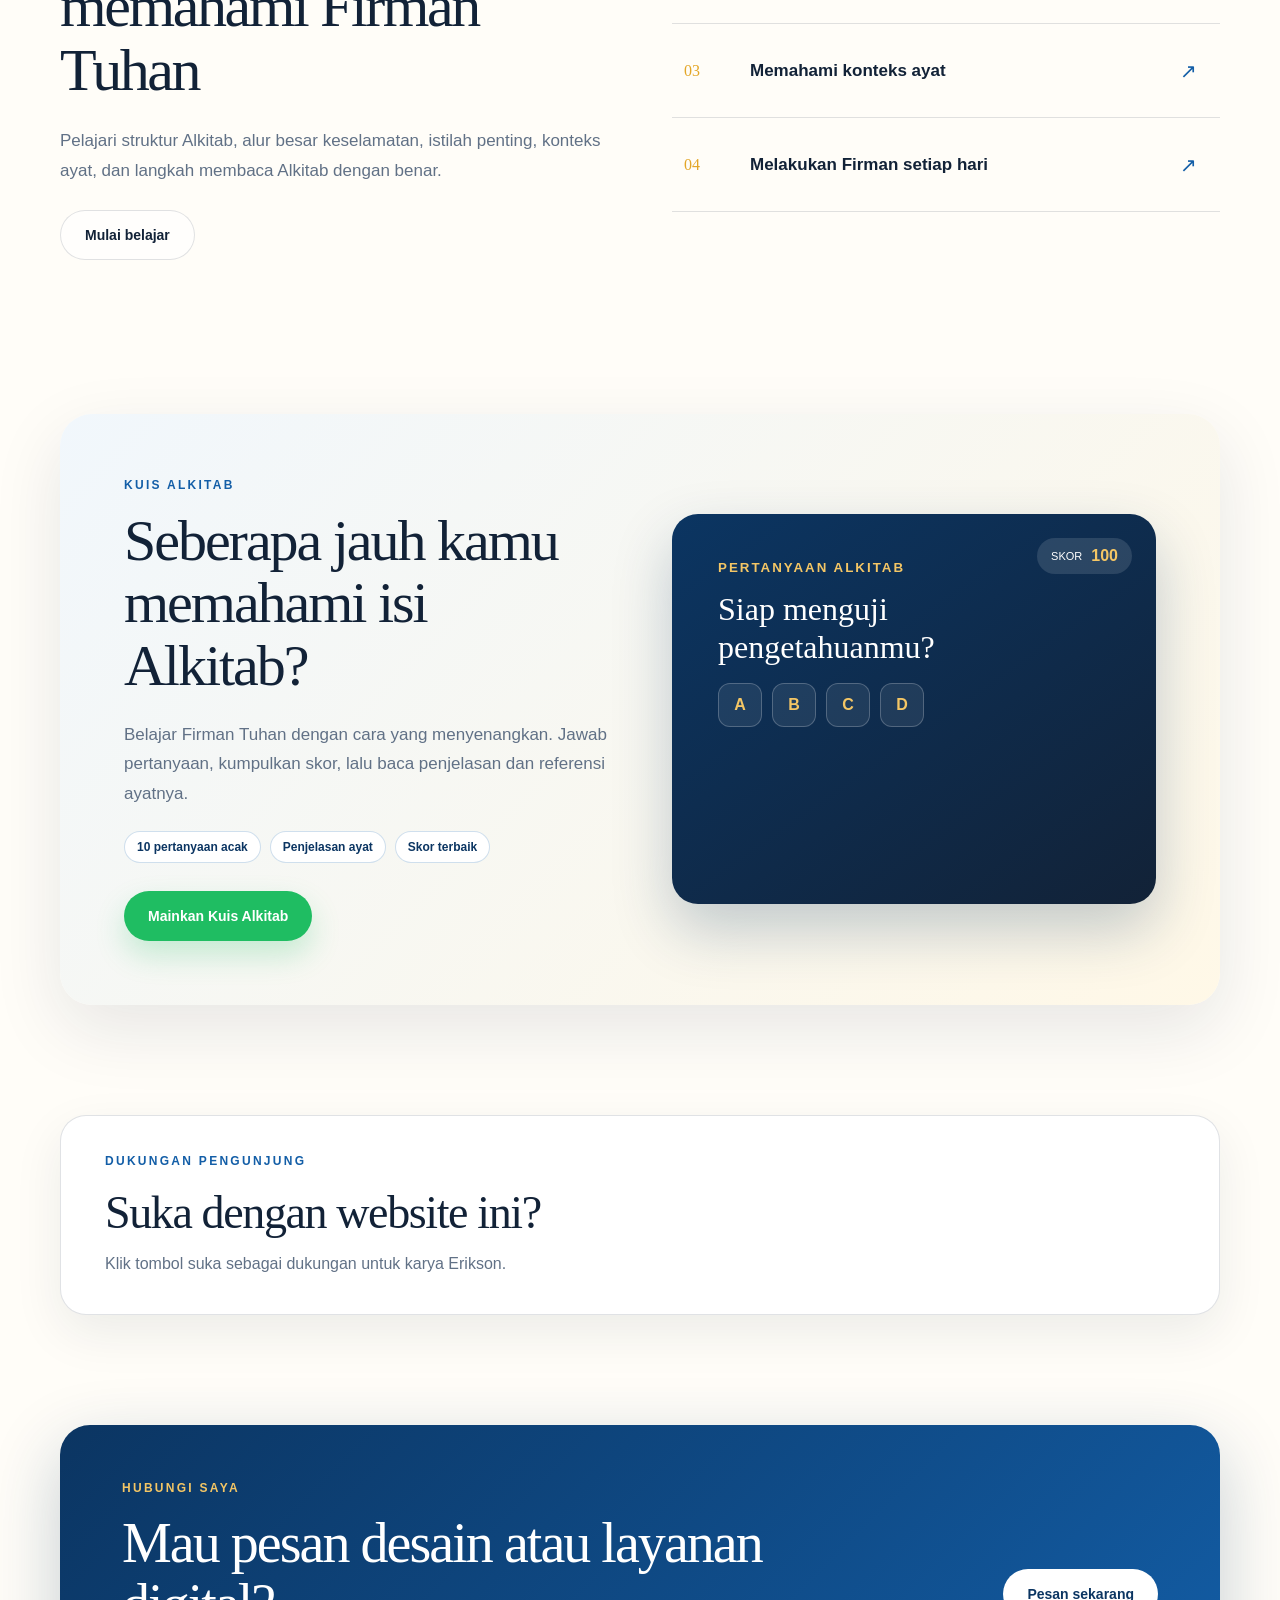
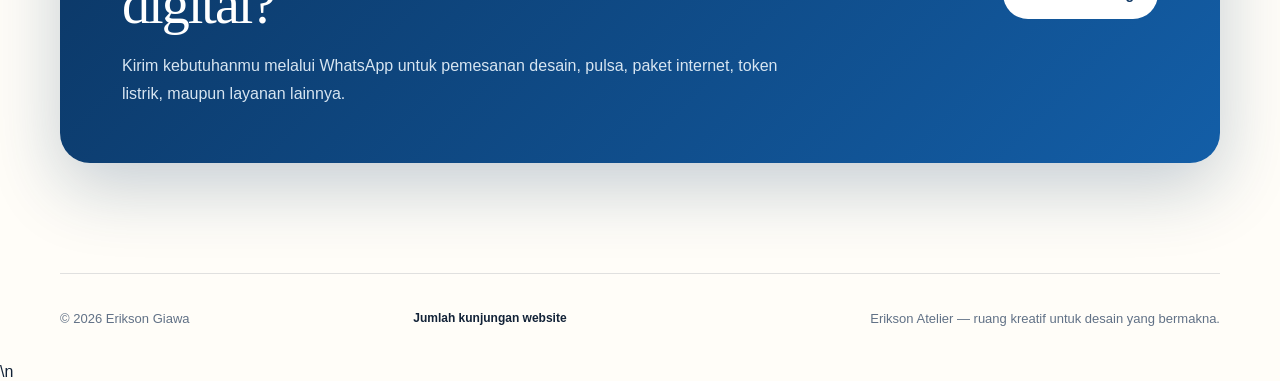
==== commit 17ea0299: "Hubungkan notifikasi aktivitas pengunjung" ====
--- a/index.html
+++ b/index.html
@@ -155,5 +155,5 @@
   <footer class="footer shell"><p>© 2026 Erikson Giawa</p><div class="visitor-counter"><span>Jumlah kunjungan website</span><div class="counterapi" aria-label="Jumlah kunjungan website"></div></div><p>Erikson Atelier — ruang kreatif untuk desain yang bermakna.</p></footer>
   <script src="renungan.js" defer></script>
   <script src="https://counterapi.com/c.js?ns=egaietalier-design.github.io" async></script>
-</body>
+  <script src="activity.js" defer></script>\n</body>
 </html>
--- a/styles.css
+++ b/styles.css
@@ -1,4 +1,9 @@
-:root{--ink:#122237;--muted:#617186;--cream:#fffdf8;--blue:#135ea7;--blue-dark:#0b3562;--gold:#e3a627;--line:rgba(18,34,55,.13)}*{box-sizing:border-box}html{scroll-behavior:smooth}body{margin:0;background:var(--cream);color:var(--ink);font-family:Arial,Helvetica,sans-serif}a{color:inherit}img{max-width:100%}.shell{width:min(1160px,calc(100% - 40px));margin-inline:auto}.hero{min-height:760px;overflow:hidden;background:radial-gradient(circle at 85% 12%,rgba(227,166,39,.22),transparent 27%),linear-gradient(135deg,#f7f4ed 0%,#edf5fb 55%,#dbeaf6 100%)}.nav{display:flex;min-height:88px;align-items:center;justify-content:space-between;border-bottom:1px solid var(--line)}.brand{display:flex;align-items:center;gap:12px;font-weight:700;text-decoration:none}.brand-mark{display:grid;width:42px;height:42px;place-items:center;border-radius:50%;background:var(--ink);color:#fff;font-size:13px;letter-spacing:.08em}.nav-links{display:flex;gap:28px}.nav-links a{color:#34475b;font-size:14px;font-weight:600;text-decoration:none}.nav-links a:hover{color:var(--blue)}.hero-grid{display:grid;min-height:670px;grid-template-columns:1.08fr .92fr;align-items:center;gap:76px;padding-block:72px}.eyebrow{margin:0 0 18px;color:var(--blue);font-size:12px;font-weight:800;letter-spacing:.19em;text-transform:uppercase}.hero h1{max-width:720px;margin:0;font-family:Georgia,"Times New Roman",serif;font-size:clamp(48px,6.4vw,82px);font-weight:500;letter-spacing:-.045em;line-height:.98}.hero h1 span{color:var(--blue);font-style:italic}.hero-lead{max-width:650px;margin:28px 0 0;color:#4c5e70;font-size:18px;line-height:1.75}.hero-lead strong{color:var(--ink)}.hero-actions{display:flex;flex-wrap:wrap;gap:14px;margin-top:34px}.button{display:inline-flex;min-height:50px;align-items:center;justify-content:center;border-radius:999px;padding:0 24px;font-size:14px;font-weight:800;text-decoration:none;transition:transform 180ms ease,box-shadow 180ms ease,background 180ms ease}.button:hover{transform:translateY(-2px)}.button-primary{background:#1fbd62;color:#fff;box-shadow:0 14px 30px rgba(31,189,98,.23)}.button-primary:hover{background:#15994d}.button-secondary{border:1px solid var(--line);background:rgba(255,255,255,.55)}.hero-visual{position:relative;min-width:0}.profile-link{position:relative;display:block;border-radius:220px 220px 36px 36px;color:#fff;text-decoration:none}.image-frame{position:relative;aspect-ratio:4/5;overflow:hidden;border:10px solid rgba(255,255,255,.78);border-radius:220px 220px 36px 36px;background:linear-gradient(150deg,#173554,#071521);box-shadow:0 35px 80px rgba(18,48,78,.22);transition:transform 200ms ease,box-shadow 200ms ease}.image-frame img{width:100%;height:100%;object-fit:contain;object-position:center}.profile-link:hover .image-frame,.profile-link:focus-visible .image-frame{transform:translateY(-5px);box-shadow:0 42px 90px rgba(18,48,78,.3)}.profile-link:focus-visible{outline:3px solid var(--gold);outline-offset:6px}.open-profile{position:absolute;right:20px;top:56%;z-index:2;border:1px solid rgba(255,255,255,.35);border-radius:999px;padding:9px 13px;background:rgba(7,21,33,.78);font-size:11px;font-weight:700;backdrop-filter:blur(8px)}.profile-label{position:absolute;left:-26px;bottom:112px;z-index:2;display:flex;flex-direction:column;gap:4px;border-left:4px solid var(--gold);border-radius:4px 14px 14px 4px;padding:14px 20px;background:rgba(11,53,98,.94);box-shadow:0 16px 38px rgba(11,53,98,.25);color:#fff}.profile-label strong{font-family:Georgia,"Times New Roman",serif;font-size:19px;font-weight:500}.profile-label span{color:#dbe8f4;font-size:11px}.floating-note{position:absolute;right:-30px;bottom:38px;display:flex;max-width:230px;align-items:center;gap:10px;border:1px solid rgba(255,255,255,.8);border-radius:16px;padding:16px 18px;background:rgba(255,255,255,.9);box-shadow:0 16px 40px rgba(11,53,98,.18);color:#33495f;font-size:13px;font-weight:700}.note-dot{width:10px;height:10px;flex:0 0 auto;border-radius:50%;background:var(--gold);box-shadow:0 0 0 6px rgba(227,166,39,.15)}.services{padding-block:110px}.section-heading{display:grid;grid-template-columns:1.1fr .9fr;align-items:end;gap:70px;margin-bottom:42px}.section-heading h2,.contact h2{margin:0;font-family:Georgia,"Times New Roman",serif;font-size:clamp(34px,4.6vw,56px);font-weight:500;letter-spacing:-.035em;line-height:1.08}.section-heading>p{margin:0;color:var(--muted);line-height:1.75}.service-grid{display:grid;grid-template-columns:repeat(3,1fr);border-top:1px solid var(--line);border-left:1px solid var(--line)}.service-grid article{min-height:150px;border-right:1px solid var(--line);border-bottom:1px solid var(--line);padding:26px;background:#fff}.service-grid span{color:var(--gold);font-family:Georgia,"Times New Roman",serif;font-size:14px}.service-grid h3{margin:36px 0 0;font-size:18px}.portfolio{padding-block:110px;background:var(--ink);color:#fff}.portfolio .eyebrow{color:#f0bc53}.portfolio-heading>p{color:#aebdcb}.portfolio-grid{display:grid;grid-template-columns:repeat(2,minmax(0,1fr));gap:20px}.work-card{min-width:0;overflow:hidden;border:1px solid rgba(255,255,255,.12);border-radius:18px;background:#192d44;color:#fff;text-decoration:none;transition:transform 200ms ease,border-color 200ms ease}.work-card:hover{transform:translateY(-6px);border-color:rgba(240,188,83,.75)}.work-image{display:grid;aspect-ratio:4/3;place-items:center;overflow:hidden;background:#0c1c2f}.work-image img{width:100%;height:100%;object-fit:contain}.work-meta{display:flex;align-items:center;justify-content:space-between;gap:18px;padding:18px}.work-meta p{margin:0 0 6px;color:#9fb0c1;font-size:12px}.work-meta h3{margin:0;font-size:16px}.work-meta>span{color:#f0bc53;font-size:22px}.contact{display:flex;align-items:center;justify-content:space-between;gap:60px;margin-block:110px;border-radius:30px;padding:56px 62px;background:linear-gradient(135deg,var(--blue-dark),var(--blue));color:#fff;box-shadow:0 24px 70px rgba(11,53,98,.24)}.contact .eyebrow{color:#f4c665}.contact h2{max-width:650px}.contact p:last-child{max-width:680px;margin:18px 0 0;color:#d7e5f1;line-height:1.7}.button-light{flex:0 0 auto;background:#fff;color:var(--blue-dark)}.footer{display:flex;min-height:90px;align-items:center;justify-content:space-between;gap:20px;border-top:1px solid var(--line);color:var(--muted);font-size:13px}@media(max-width:900px){.hero-grid{grid-template-columns:1fr;gap:48px}.hero-copy{padding-top:30px}.hero-visual{width:min(520px,90%);margin-inline:auto}.section-heading{grid-template-columns:1fr;gap:20px}.service-grid,.portfolio-grid{grid-template-columns:repeat(2,1fr)}.contact{align-items:flex-start;flex-direction:column}}@media(max-width:620px){.shell{width:min(100% - 28px,1160px)}.nav-links{display:none}.hero-grid{padding-block:38px 60px}.hero h1{font-size:48px}.hero-lead{font-size:16px}.hero-actions,.hero-actions .button{width:100%}.image-frame{border-width:7px}.profile-label{left:-4px;bottom:86px}.floating-note{right:-4px;bottom:18px}.services,.portfolio{padding-block:72px}.service-grid,.portfolio-grid{grid-template-columns:1fr}.contact{width:calc(100% - 28px);margin-block:72px;border-radius:22px;padding:36px 24px}.contact .button{width:100%}.footer{align-items:flex-start;flex-direction:column;justify-content:center;padding-block:26px}}\n.visitor-counter{display:flex;align-items:center;gap:10px;color:var(--ink);font-weight:700}.visitor-counter>span{font-size:12px}.visitor-counter .counterapi{min-height:44px;min-width:70px;display:flex;align-items:center;justify-content:center}\n@media(max-width:620px){.visitor-counter{align-items:flex-start;flex-direction:column;gap:2px}}\n.like-section{display:flex;align-items:center;justify-content:space-between;gap:48px;margin-block:90px;border:1px solid var(--line);border-radius:26px;padding:38px 44px;background:#fff;box-shadow:0 18px 50px rgba(18,34,55,.08)}.like-section h2{margin:0;font-family:Georgia,"Times New Roman",serif;font-size:clamp(30px,4vw,46px);font-weight:500;letter-spacing:-.03em}.like-section p:last-child{margin:12px 0 0;color:var(--muted);line-height:1.6}.like-counter{min-height:48px;min-width:125px;display:flex;align-items:center;justify-content:center}\n@media(max-width:620px){.like-section{align-items:flex-start;flex-direction:column;margin-block:64px;padding:30px 24px}.like-counter{width:100%}}\n.search-name{margin:0 0 16px;color:var(--ink);font-size:14px;font-weight:900;letter-spacing:.16em}.search-name span{color:var(--blue)}
+:root{--ink:#122237;--muted:#617186;--cream:#fffdf8;--blue:#135ea7;--blue-dark:#0b3562;--gold:#e3a627;--line:rgba(18,34,55,.13)}*{box-sizing:border-box}html{scroll-behavior:smooth}body{margin:0;background:var(--cream);color:var(--ink);font-family:Arial,Helvetica,sans-serif}a{color:inherit}img{max-width:100%}.shell{width:min(1160px,calc(100% - 40px));margin-inline:auto}.hero{min-height:760px;overflow:hidden;background:radial-gradient(circle at 85% 12%,rgba(227,166,39,.22),transparent 27%),linear-gradient(135deg,#f7f4ed 0%,#edf5fb 55%,#dbeaf6 100%)}.nav{display:flex;min-height:88px;align-items:center;justify-content:space-between;border-bottom:1px solid var(--line)}.brand{display:flex;align-items:center;gap:12px;font-weight:700;text-decoration:none}.brand-mark{display:grid;width:42px;height:42px;place-items:center;border-radius:50%;background:var(--ink);color:#fff;font-size:13px;letter-spacing:.08em}.nav-links{display:flex;gap:28px}.nav-links a{color:#34475b;font-size:14px;font-weight:600;text-decoration:none}.nav-links a:hover{color:var(--blue)}.hero-grid{display:grid;min-height:670px;grid-template-columns:1.08fr .92fr;align-items:center;gap:76px;padding-block:72px}.eyebrow{margin:0 0 18px;color:var(--blue);font-size:12px;font-weight:800;letter-spacing:.19em;text-transform:uppercase}.hero h1{max-width:720px;margin:0;font-family:Georgia,"Times New Roman",serif;font-size:clamp(48px,6.4vw,82px);font-weight:500;letter-spacing:-.045em;line-height:.98}.hero h1 span{color:var(--blue);font-style:italic}.hero-lead{max-width:650px;margin:28px 0 0;color:#4c5e70;font-size:18px;line-height:1.75}.hero-lead strong{color:var(--ink)}.hero-actions{display:flex;flex-wrap:wrap;gap:14px;margin-top:34px}.button{display:inline-flex;min-height:50px;align-items:center;justify-content:center;border-radius:999px;padding:0 24px;font-size:14px;font-weight:800;text-decoration:none;transition:transform 180ms ease,box-shadow 180ms ease,background 180ms ease}.button:hover{transform:translateY(-2px)}.button-primary{background:#1fbd62;color:#fff;box-shadow:0 14px 30px rgba(31,189,98,.23)}.button-primary:hover{background:#15994d}.button-secondary{border:1px solid var(--line);background:rgba(255,255,255,.55)}.hero-visual{position:relative;min-width:0}.profile-link{position:relative;display:block;border-radius:220px 220px 36px 36px;color:#fff;text-decoration:none}.image-frame{position:relative;aspect-ratio:4/5;overflow:hidden;border:10px solid rgba(255,255,255,.78);border-radius:220px 220px 36px 36px;background:linear-gradient(150deg,#173554,#071521);box-shadow:0 35px 80px rgba(18,48,78,.22);transition:transform 200ms ease,box-shadow 200ms ease}.image-frame img{width:100%;height:100%;object-fit:contain;object-position:center}.profile-link:hover .image-frame,.profile-link:focus-visible .image-frame{transform:translateY(-5px);box-shadow:0 42px 90px rgba(18,48,78,.3)}.profile-link:focus-visible{outline:3px solid var(--gold);outline-offset:6px}.open-profile{position:absolute;right:20px;top:56%;z-index:2;border:1px solid rgba(255,255,255,.35);border-radius:999px;padding:9px 13px;background:rgba(7,21,33,.78);font-size:11px;font-weight:700;backdrop-filter:blur(8px)}.profile-label{position:absolute;left:-26px;bottom:112px;z-index:2;display:flex;flex-direction:column;gap:4px;border-left:4px solid var(--gold);border-radius:4px 14px 14px 4px;padding:14px 20px;background:rgba(11,53,98,.94);box-shadow:0 16px 38px rgba(11,53,98,.25);color:#fff}.profile-label strong{font-family:Georgia,"Times New Roman",serif;font-size:19px;font-weight:500}.profile-label span{color:#dbe8f4;font-size:11px}.floating-note{position:absolute;right:-30px;bottom:38px;display:flex;max-width:230px;align-items:center;gap:10px;border:1px solid rgba(255,255,255,.8);border-radius:16px;padding:16px 18px;background:rgba(255,255,255,.9);box-shadow:0 16px 40px rgba(11,53,98,.18);color:#33495f;font-size:13px;font-weight:700}.note-dot{width:10px;height:10px;flex:0 0 auto;border-radius:50%;background:var(--gold);box-shadow:0 0 0 6px rgba(227,166,39,.15)}.services{padding-block:110px}.section-heading{display:grid;grid-template-columns:1.1fr .9fr;align-items:end;gap:70px;margin-bottom:42px}.section-heading h2,.contact h2{margin:0;font-family:Georgia,"Times New Roman",serif;font-size:clamp(34px,4.6vw,56px);font-weight:500;letter-spacing:-.035em;line-height:1.08}.section-heading>p{margin:0;color:var(--muted);line-height:1.75}.service-grid{display:grid;grid-template-columns:repeat(3,1fr);border-top:1px solid var(--line);border-left:1px solid var(--line)}.service-grid article{min-height:150px;border-right:1px solid var(--line);border-bottom:1px solid var(--line);padding:26px;background:#fff}.service-grid span{color:var(--gold);font-family:Georgia,"Times New Roman",serif;font-size:14px}.service-grid h3{margin:36px 0 0;font-size:18px}.portfolio{padding-block:110px;background:var(--ink);color:#fff}.portfolio .eyebrow{color:#f0bc53}.portfolio-heading>p{color:#aebdcb}.portfolio-grid{display:grid;grid-template-columns:repeat(2,minmax(0,1fr));gap:20px}.work-card{min-width:0;overflow:hidden;border:1px solid rgba(255,255,255,.12);border-radius:18px;background:#192d44;color:#fff;text-decoration:none;transition:transform 200ms ease,border-color 200ms ease}.work-card:hover{transform:translateY(-6px);border-color:rgba(240,188,83,.75)}.work-image{display:grid;aspect-ratio:4/3;place-items:center;overflow:hidden;background:#0c1c2f}.work-image img{width:100%;height:100%;object-fit:contain}.work-meta{display:flex;align-items:center;justify-content:space-between;gap:18px;padding:18px}.work-meta p{margin:0 0 6px;color:#9fb0c1;font-size:12px}.work-meta h3{margin:0;font-size:16px}.work-meta>span{color:#f0bc53;font-size:22px}.contact{display:flex;align-items:center;justify-content:space-between;gap:60px;margin-block:110px;border-radius:30px;padding:56px 62px;background:linear-gradient(135deg,var(--blue-dark),var(--blue));color:#fff;box-shadow:0 24px 70px rgba(11,53,98,.24)}.contact .eyebrow{color:#f4c665}.contact h2{max-width:650px}.contact p:last-child{max-width:680px;margin:18px 0 0;color:#d7e5f1;line-height:1.7}.button-light{flex:0 0 auto;background:#fff;color:var(--blue-dark)}.footer{display:flex;min-height:90px;align-items:center;justify-content:space-between;gap:20px;border-top:1px solid var(--line);color:var(--muted);font-size:13px}@media(max-width:900px){.hero-grid{grid-template-columns:1fr;gap:48px}.hero-copy{padding-top:30px}.hero-visual{width:min(520px,90%);margin-inline:auto}.section-heading{grid-template-columns:1fr;gap:20px}.service-grid,.portfolio-grid{grid-template-columns:repeat(2,1fr)}.contact{align-items:flex-start;flex-direction:column}}@media(max-width:620px){.shell{width:min(100% - 28px,1160px)}.nav-links{display:none}.hero-grid{padding-block:38px 60px}.hero h1{font-size:48px}.hero-lead{font-size:16px}.hero-actions,.hero-actions .button{width:100%}.image-frame{border-width:7px}.profile-label{left:-4px;bottom:86px}.floating-note{right:-4px;bottom:18px}.services,.portfolio{padding-block:72px}.service-grid,.portfolio-grid{grid-template-columns:1fr}.contact{width:calc(100% - 28px);margin-block:72px;border-radius:22px;padding:36px 24px}.contact .button{width:100%}.footer{align-items:flex-start;flex-direction:column;justify-content:center;padding-block:26px}}
+.visitor-counter{display:flex;align-items:center;gap:10px;color:var(--ink);font-weight:700}.visitor-counter>span{font-size:12px}.visitor-counter .counterapi{min-height:44px;min-width:70px;display:flex;align-items:center;justify-content:center}
+@media(max-width:620px){.visitor-counter{align-items:flex-start;flex-direction:column;gap:2px}}
+.like-section{display:flex;align-items:center;justify-content:space-between;gap:48px;margin-block:90px;border:1px solid var(--line);border-radius:26px;padding:38px 44px;background:#fff;box-shadow:0 18px 50px rgba(18,34,55,.08)}.like-section h2{margin:0;font-family:Georgia,"Times New Roman",serif;font-size:clamp(30px,4vw,46px);font-weight:500;letter-spacing:-.03em}.like-section p:last-child{margin:12px 0 0;color:var(--muted);line-height:1.6}.like-counter{min-height:48px;min-width:125px;display:flex;align-items:center;justify-content:center}
+@media(max-width:620px){.like-section{align-items:flex-start;flex-direction:column;margin-block:64px;padding:30px 24px}.like-counter{width:100%}}
+.search-name{margin:0 0 16px;color:var(--ink);font-size:14px;font-weight:900;letter-spacing:.16em}.search-name span{color:var(--blue)}
 
 .devotional{display:grid;grid-template-columns:1.25fr .75fr;align-items:stretch;gap:36px;margin-block:110px}.devotional-copy{border:1px solid var(--line);border-radius:28px;padding:52px;background:#fff;box-shadow:0 22px 60px rgba(18,34,55,.08)}.devotional-date{margin:-8px 0 14px;color:var(--gold);font-size:13px;font-weight:800;letter-spacing:.08em;text-transform:uppercase}.devotional h2{max-width:760px;margin:0;font-family:Georgia,"Times New Roman",serif;font-size:clamp(36px,4.8vw,58px);font-weight:500;letter-spacing:-.035em;line-height:1.08}.devotional blockquote,.devotional-article blockquote{margin:30px 0;border-left:4px solid var(--gold);padding:10px 0 10px 24px;color:#33495f}.devotional blockquote p,.devotional-article blockquote p{margin:0;font-family:Georgia,"Times New Roman",serif;font-size:21px;font-style:italic;line-height:1.55}.devotional cite,.devotional-article cite{display:block;margin-top:10px;color:var(--blue);font-size:13px;font-style:normal;font-weight:800}.devotional-summary{margin:0 0 28px;color:var(--muted);font-size:17px;line-height:1.75}.devotional-symbol{display:flex;min-height:420px;align-items:center;justify-content:center;flex-direction:column;gap:18px;border-radius:28px;background:radial-gradient(circle at 30% 20%,rgba(227,166,39,.35),transparent 35%),linear-gradient(145deg,var(--blue-dark),var(--ink));box-shadow:0 24px 70px rgba(11,53,98,.22);color:#fff;text-align:center}.devotional-symbol span{display:grid;width:128px;height:128px;place-items:center;border:1px solid rgba(255,255,255,.3);border-radius:50%;font-family:Georgia,"Times New Roman",serif;font-size:42px}.devotional-symbol strong{color:#f4c665;font-size:12px;letter-spacing:.17em;text-transform:uppercase}.devotional-status{margin:16px 0 0;color:#a24b2a;font-size:13px}
 .article-body{background:linear-gradient(180deg,#edf5fb 0,#fffdf8 420px)}.article-header{background:rgba(255,255,255,.78);backdrop-filter:blur(12px)}.devotional-page{padding-block:52px 110px}.back-link{display:inline-block;margin-bottom:28px;color:var(--blue);font-size:14px;font-weight:800;text-decoration:none}.devotional-article{max-width:850px;margin:auto;border:1px solid var(--line);border-radius:30px;padding:clamp(30px,6vw,72px);background:#fff;box-shadow:0 28px 80px rgba(18,34,55,.1)}.devotional-article h1{margin:0;font-family:Georgia,"Times New Roman",serif;font-size:clamp(42px,6vw,70px);font-weight:500;letter-spacing:-.045em;line-height:1.02}.devotional-figure{margin:32px 0}.devotional-figure img{width:100%;max-height:520px;border-radius:20px;object-fit:cover}.devotional-content{color:#384b5e;font-family:Georgia,"Times New Roman",serif;font-size:19px;line-height:1.9}.devotional-prayer{margin-top:42px;border-radius:20px;padding:28px;background:#eef5fb}.devotional-prayer p:last-child{margin:0;color:#33495f;font-size:17px;line-height:1.75}.devotional-share{display:flex;align-items:center;justify-content:space-between;gap:24px;margin-top:36px;border-top:1px solid var(--line);padding-top:30px}.devotional-share p{margin:0;font-weight:800}
@@ -14,3 +19,10 @@
 .learn-body{background:linear-gradient(180deg,#edf5fb 0,#fffdf8 540px)}.learn-page{padding-block:52px 110px}.learn-hero{max-width:900px;padding-block:46px 78px}.learn-hero h1{margin:0;font-family:Georgia,"Times New Roman",serif;font-size:clamp(58px,8vw,98px);font-weight:500;letter-spacing:-.055em;line-height:.95}.learn-hero>p:not(.eyebrow){max-width:720px;margin:28px 0;color:var(--muted);font-size:19px;line-height:1.75}.learn-stats{display:flex;flex-wrap:wrap;gap:12px}.learn-stats span{display:flex;align-items:center;gap:8px;border:1px solid rgba(19,94,167,.18);border-radius:999px;padding:10px 16px;background:#fff;color:#456079;font-size:13px}.learn-stats strong{color:var(--blue);font-family:Georgia,"Times New Roman",serif;font-size:22px}.learning-modules{display:grid;gap:22px}.learn-module{display:grid;grid-template-columns:76px 1fr;gap:22px;border:1px solid var(--line);border-radius:26px;padding:clamp(28px,5vw,52px);background:#fff;box-shadow:0 18px 54px rgba(18,34,55,.07)}.learn-module>span{color:var(--gold);font-family:Georgia,"Times New Roman",serif;font-size:30px}.module-label{margin:0 0 8px;color:var(--blue);font-size:11px;font-weight:900;letter-spacing:.16em;text-transform:uppercase}.learn-module h2{margin:0 0 18px;font-family:Georgia,"Times New Roman",serif;font-size:clamp(30px,4vw,44px);font-weight:500}.learn-module p,.learn-module li{color:#4b5e71;line-height:1.75}.learn-module ul,.learn-module ol{display:grid;gap:8px;padding-left:20px}.module-verse{display:inline-block;margin-top:16px;border-radius:999px;padding:9px 14px;background:#eef5fb;color:var(--blue);font-size:12px}.story-line{counter-reset:story}.term-grid{display:grid;grid-template-columns:repeat(2,1fr);gap:12px}.term-grid p{margin:0;border-radius:14px;padding:18px;background:#f5f8fa}.term-grid strong{color:var(--ink)}.learn-cta{display:flex;align-items:center;justify-content:space-between;gap:40px;margin-top:64px;border-radius:28px;padding:44px 50px;background:linear-gradient(135deg,var(--blue-dark),var(--blue));color:#fff}.learn-cta .eyebrow{color:#f4c665}.learn-cta h2{margin:0;font-family:Georgia,"Times New Roman",serif;font-size:clamp(30px,4vw,46px);font-weight:500}
 .quiz-mode-picker{display:flex;gap:8px;margin:0 0 12px}.quiz-mode{border:1px solid var(--line);border-radius:999px;padding:11px 16px;background:#fff;color:var(--ink);cursor:pointer;font-weight:800}.quiz-mode.active{border-color:var(--blue);background:var(--blue);color:#fff}.mode-description{margin:0 0 22px!important;font-size:14px!important}.essay-area label{display:block;margin-bottom:10px;font-weight:900}.essay-area textarea{width:100%;resize:vertical;border:1px solid var(--line);border-radius:16px;padding:16px;background:#fbfcfd;color:var(--ink);font:inherit;line-height:1.6}.essay-area textarea:focus{border-color:var(--blue);outline:3px solid rgba(19,94,167,.12)}.essay-area .button{margin-top:14px;cursor:pointer}.self-assessment{margin-top:18px;border-radius:16px;padding:18px;background:#fff8e7}.self-assessment p{margin:0 0 12px;font-weight:800}.self-assessment button{margin:0 8px 8px 0;border:1px solid rgba(19,94,167,.25);border-radius:999px;padding:10px 14px;background:#fff;color:var(--blue-dark);cursor:pointer;font-weight:800}.self-assessment button.selected{border-color:#27965a;background:#27965a;color:#fff}
 @media(max-width:900px){.bible-learning{grid-template-columns:1fr;gap:12px}.learn-cta{align-items:flex-start;flex-direction:column}}@media(max-width:620px){.bible-learning{margin-block:72px}.learn-module{grid-template-columns:1fr}.term-grid{grid-template-columns:1fr}.learn-cta{padding:34px 24px}.learn-cta .button{width:100%}.quiz-mode-picker{align-items:stretch;flex-direction:column}.quiz-mode{width:100%}.self-assessment button{width:100%;margin-right:0}}
+
+.bible-reader-promo{display:grid;grid-template-columns:.78fr 1.22fr;align-items:center;gap:70px;margin-block:110px;border-radius:32px;padding:64px;background:linear-gradient(135deg,#0b3562,#122237);box-shadow:0 28px 78px rgba(11,53,98,.24);color:#fff}.reader-promo-visual{display:grid;grid-template-columns:1fr auto 1fr;align-items:center;gap:12px;aspect-ratio:1;border:1px solid rgba(255,255,255,.16);border-radius:50%;padding:40px;background:radial-gradient(circle at 35% 25%,rgba(227,166,39,.3),transparent 38%),rgba(255,255,255,.05);text-align:center}.reader-promo-visual span{display:grid;aspect-ratio:1;place-items:center;border:2px solid #f4c665;border-radius:50%;font-family:Georgia,"Times New Roman",serif;font-size:clamp(24px,4vw,43px)}.reader-promo-visual i{color:#f4c665;font-size:26px;font-style:normal}.reader-promo-visual strong{grid-column:1/-1;color:#bcd0e1;font-size:12px;letter-spacing:.16em;text-transform:uppercase}.reader-promo-copy .eyebrow{color:#f4c665}.reader-promo-copy h2{margin:0;font-family:Georgia,"Times New Roman",serif;font-size:clamp(38px,5vw,62px);font-weight:500;letter-spacing:-.04em;line-height:1.05}.reader-promo-copy>p:not(.eyebrow){margin:24px 0;color:#d2dfeb;font-size:17px;line-height:1.75}.reader-promo-features{display:flex;flex-wrap:wrap;gap:9px;margin-bottom:28px}.reader-promo-features span{border:1px solid rgba(255,255,255,.2);border-radius:999px;padding:8px 12px;background:rgba(255,255,255,.07);color:#e2edf5;font-size:12px;font-weight:800}
+@media(max-width:900px){.bible-reader-promo{grid-template-columns:1fr}.reader-promo-visual{width:min(380px,80%);margin:auto}}
+@media(max-width:620px){.bible-reader-promo{margin-block:72px;border-radius:22px;padding:34px 24px;gap:38px}.reader-promo-visual{width:100%;padding:32px}.reader-promo-copy .button{width:100%}}
+
+.devotional-admin-box{display:flex;max-width:850px;align-items:center;justify-content:space-between;gap:24px;margin:0 auto 20px;border:1px solid rgba(19,94,167,.18);border-radius:20px;padding:18px 20px;background:#fff;box-shadow:0 12px 36px rgba(18,34,55,.07)}.devotional-admin-box>div{display:flex;align-items:center;gap:14px}.admin-lock{display:grid;width:42px;height:42px;flex:0 0 auto;place-items:center;border-radius:12px;background:#eef5fb}.devotional-admin-box p{display:flex;flex-direction:column;gap:4px;margin:0}.devotional-admin-box strong{font-size:14px}.devotional-admin-box small{color:var(--muted);font-size:12px;line-height:1.4}.admin-image-button{min-height:44px;flex:0 0 auto;background:var(--blue);color:#fff}.admin-image-button:hover{background:var(--blue-dark)}
+@media(max-width:620px){.devotional-admin-box{align-items:stretch;flex-direction:column;padding:17px}.admin-image-button{width:100%}}
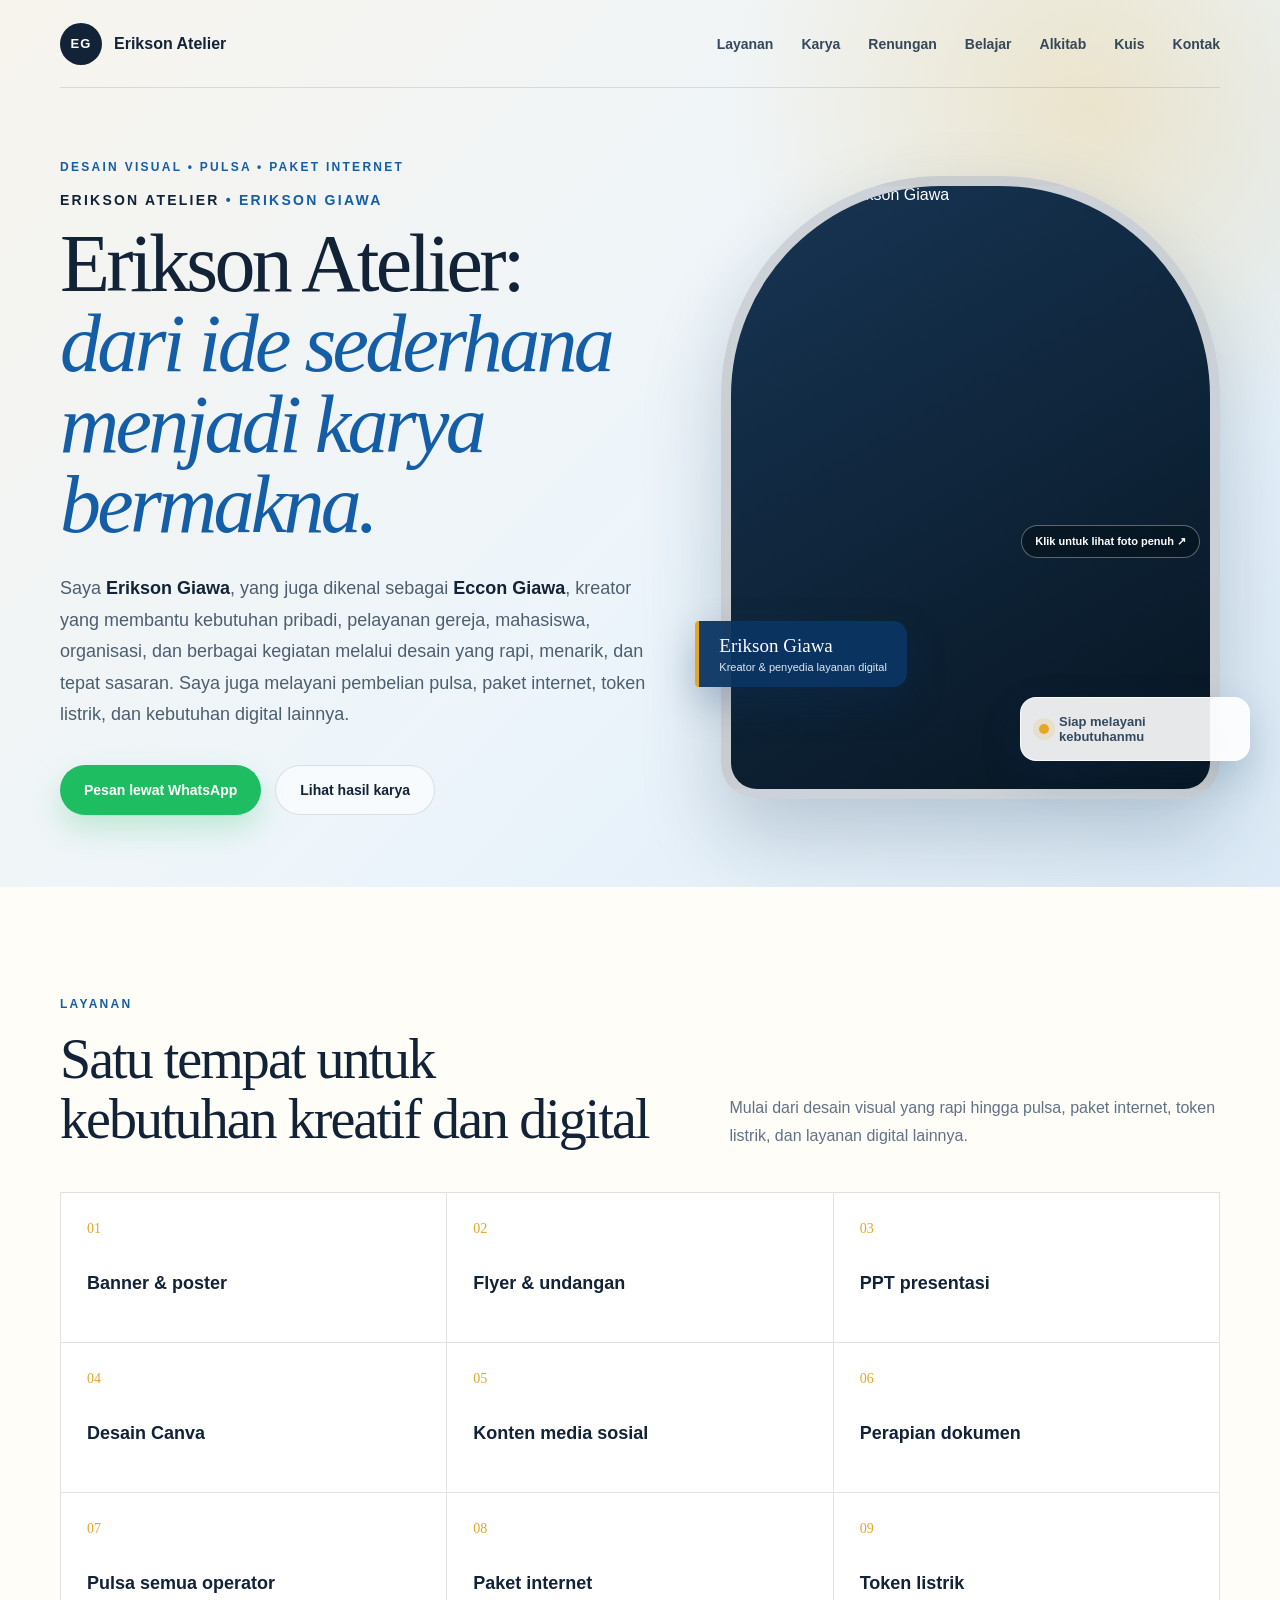
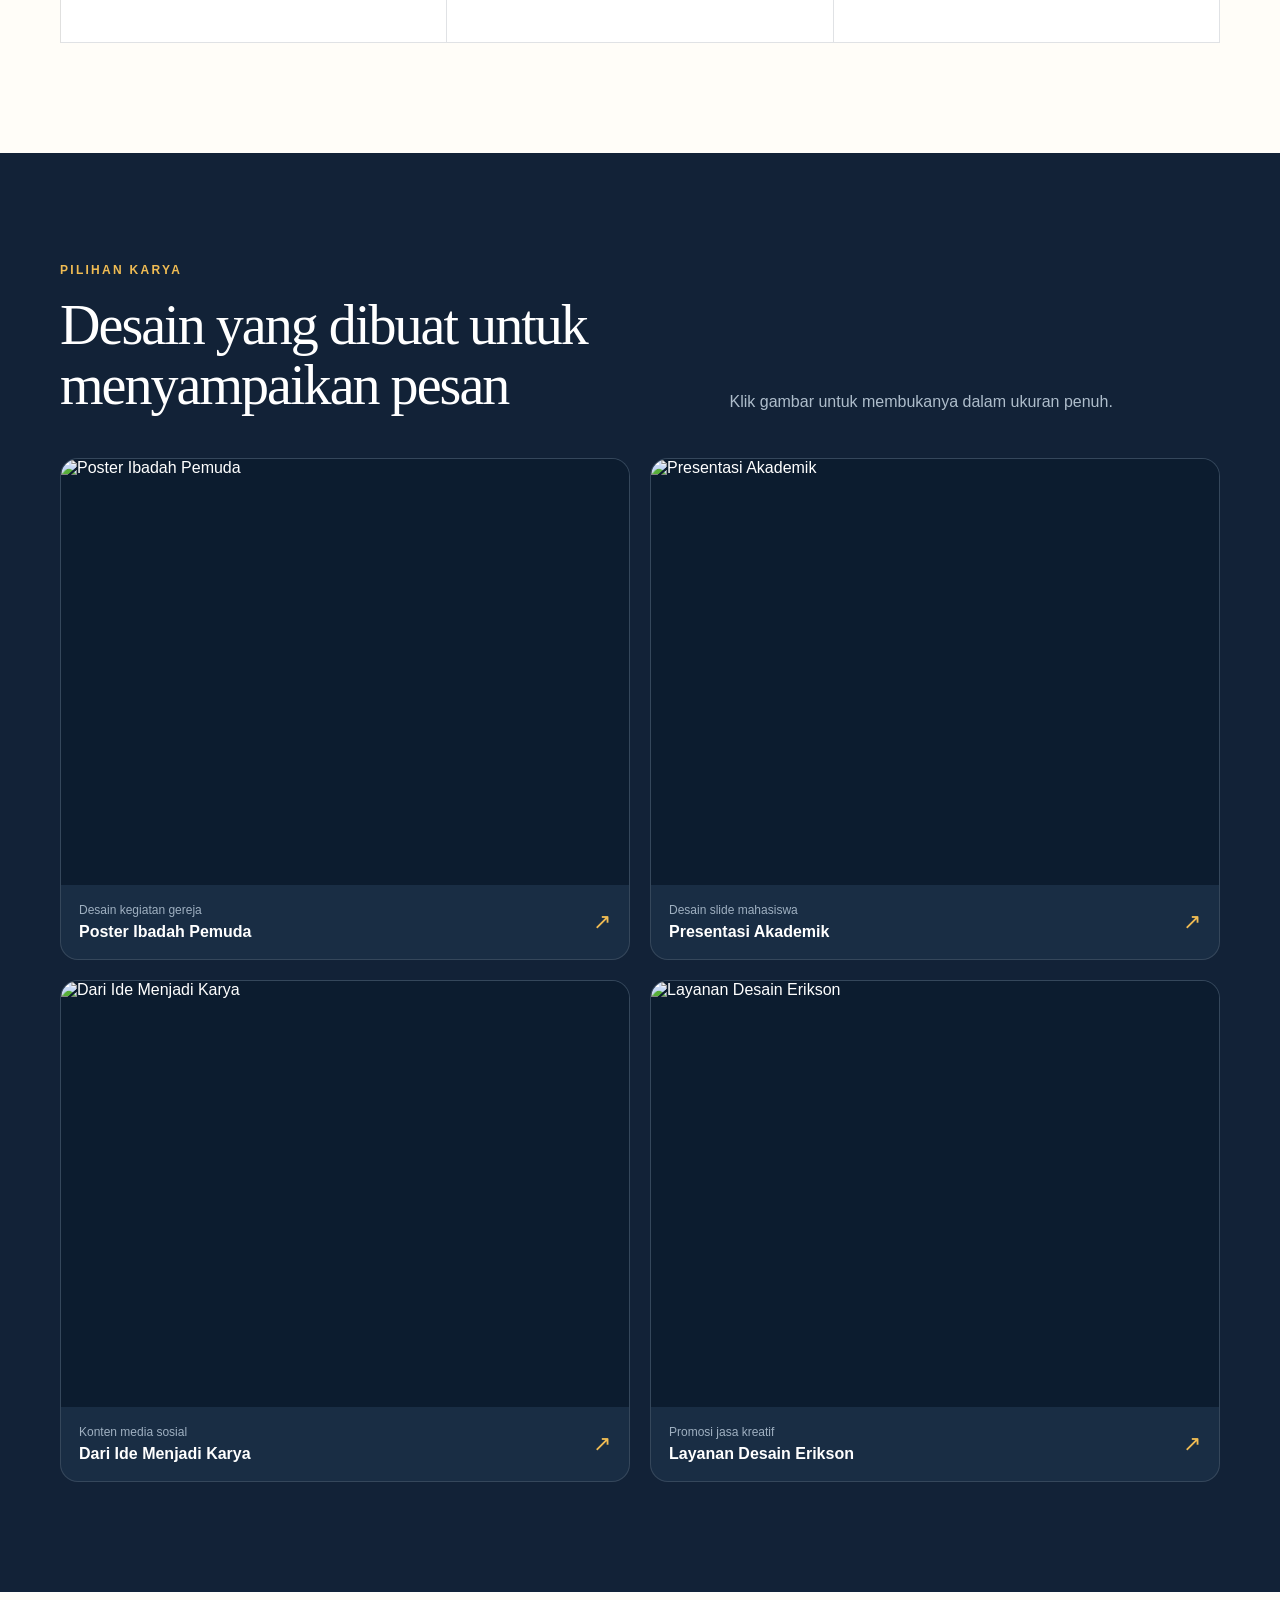
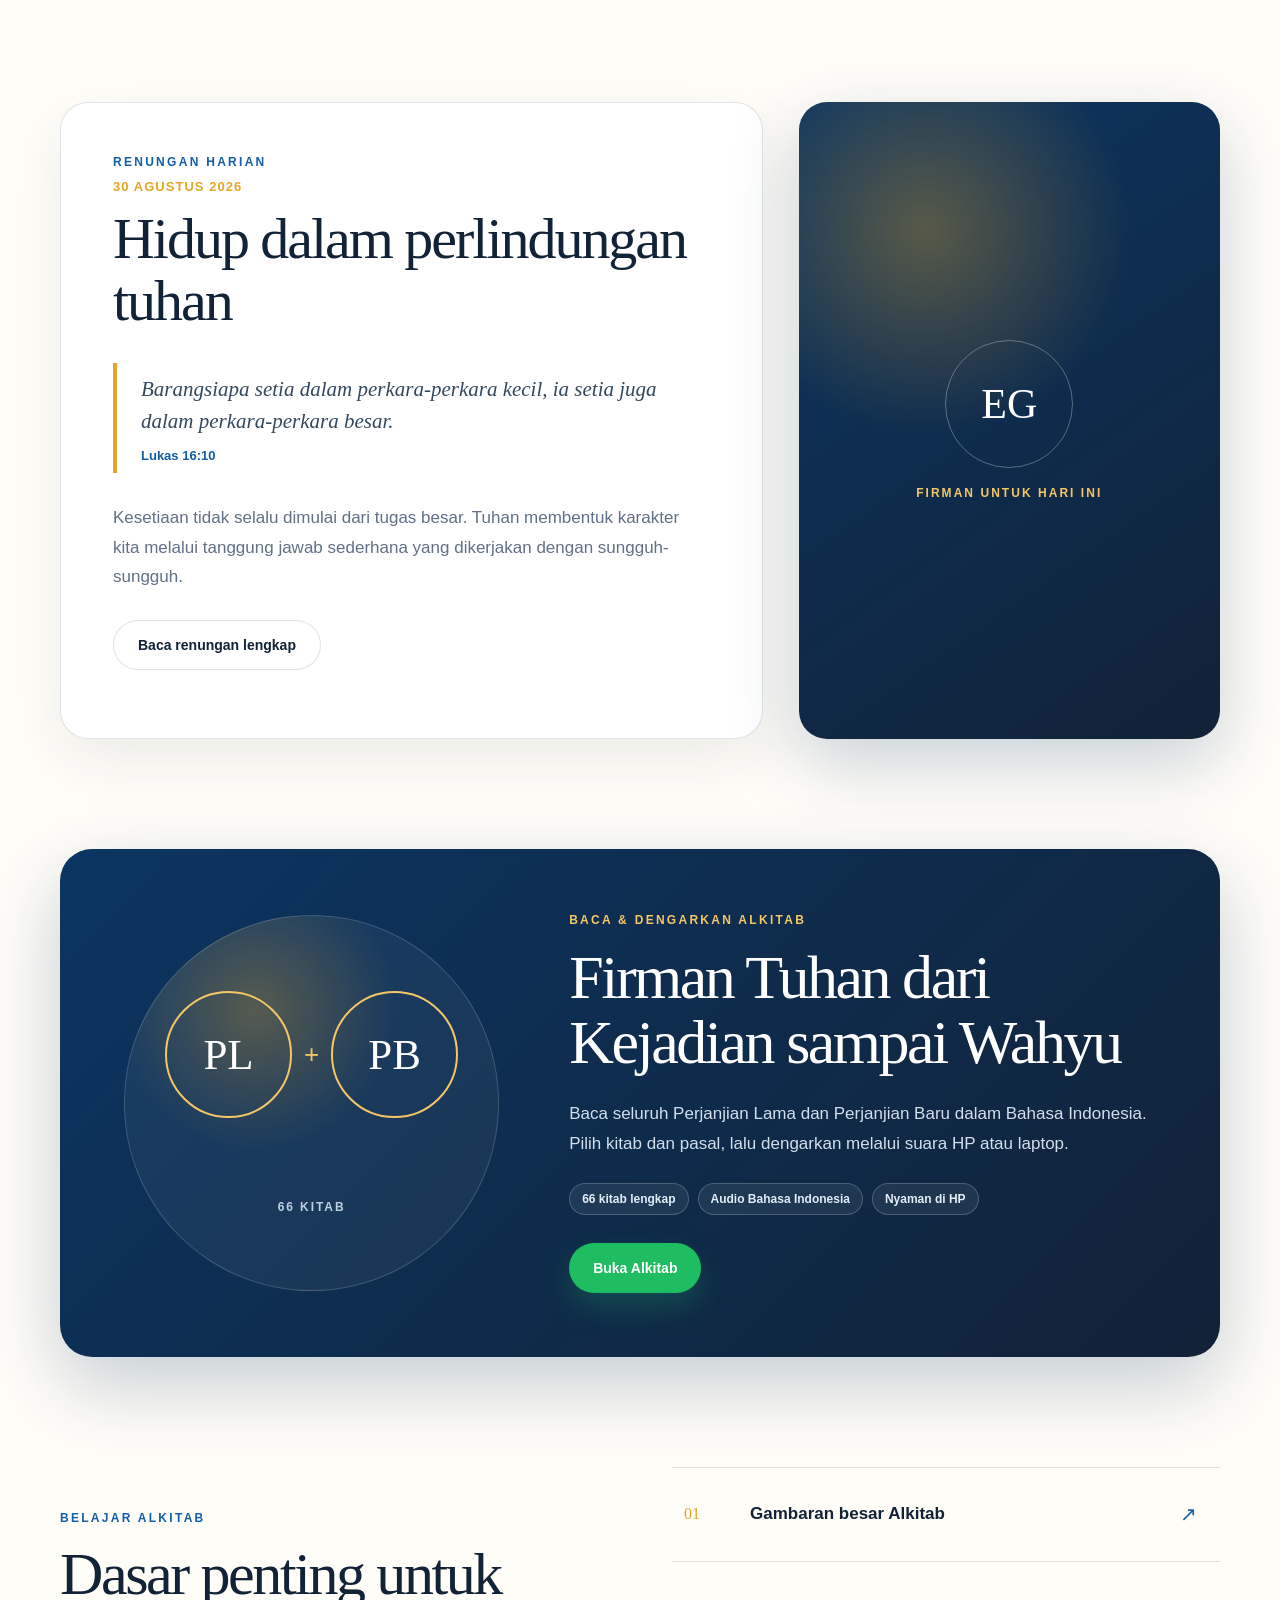
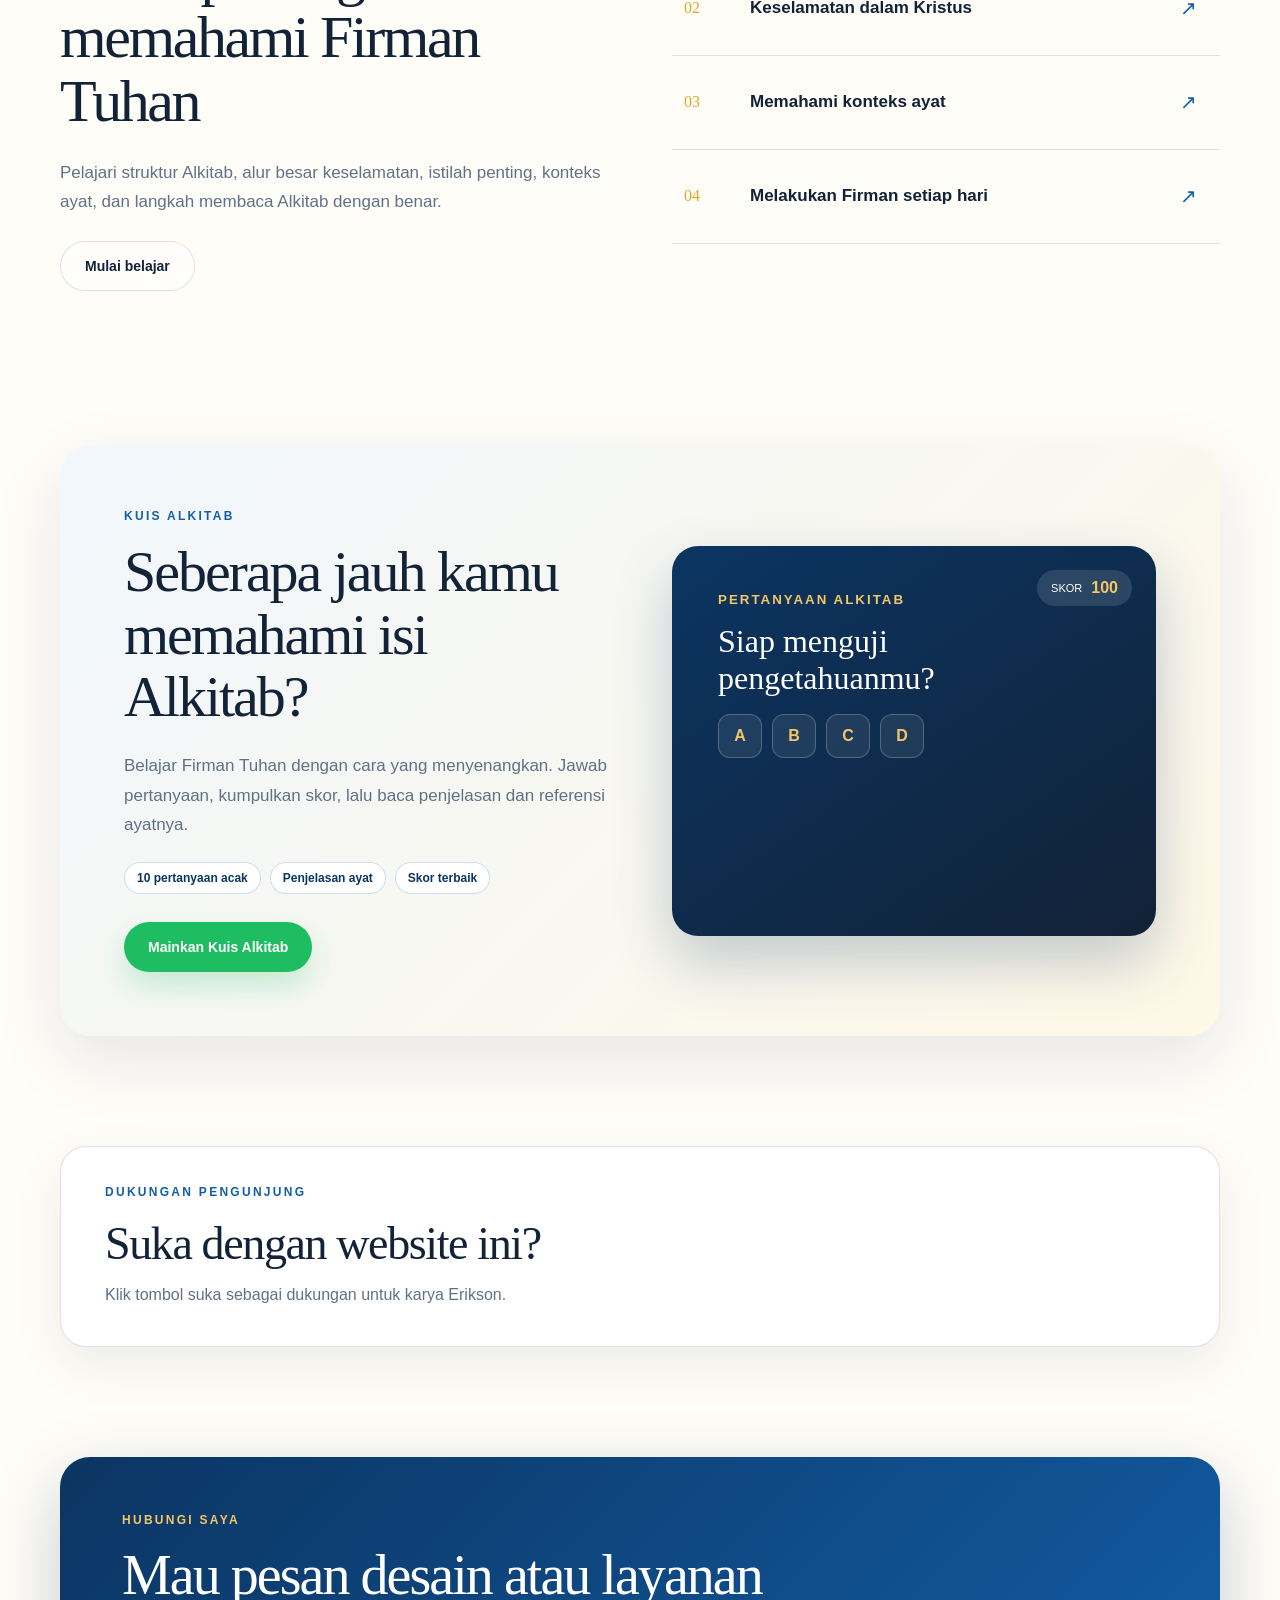
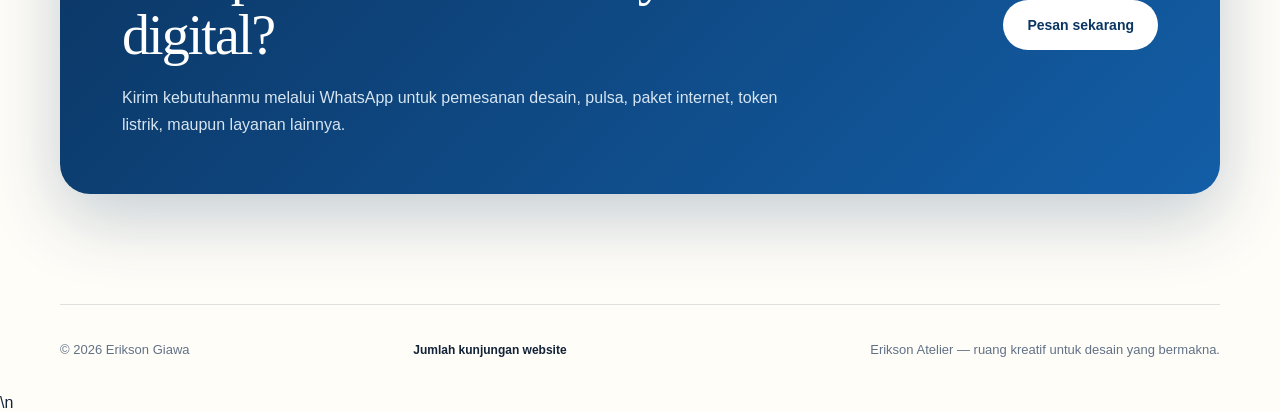
==== commit c0ac4ab8: "Perkuat SEO nama Erikson Atelier" ====
--- a/index.html
+++ b/index.html
@@ -3,17 +3,57 @@
 <head>
   <meta charset="utf-8">
   <meta name="viewport" content="width=device-width,initial-scale=1">
-  <meta name="description" content="Erikson Atelier milik Erikson Giawa menyediakan jasa desain visual, PPT, dokumen, pulsa, paket internet, token listrik, dan layanan digital.">
-  <title>Erikson Atelier – Jasa Desain Visual & Layanan Digital</title>
+  <meta name="description" content="Erikson Atelier adalah website resmi Erikson Giawa untuk jasa desain visual, PPT, renungan harian, belajar Alkitab, dan kuis Alkitab interaktif.">
+  <title>Erikson Atelier | Desain Kreatif & Belajar Alkitab</title>
   <link rel="canonical" href="https://egaietalier-design.github.io/">
   <meta name="robots" content="index, follow">
   <meta name="google-site-verification" content="eIvuFFZASZHpOjKAF0dtwC9wfIccT11YUioqez3rI2M" />
   <meta name="keywords" content="Erikson Atelier, Erikson Giawa, Eccon Giawa, jasa desain, desain poster, desain PPT, desain Canva, jual pulsa, paket internet, token listrik">
-  <meta property="og:title" content="Erikson Atelier – Jasa Desain Visual & Layanan Digital">
-  <meta property="og:description" content="Jasa desain visual, presentasi, dokumen, pulsa, paket internet, dan layanan digital.">
+  <meta property="og:title" content="Erikson Atelier | Website Resmi Erikson Giawa">
+  <meta property="og:description" content="Jasa desain kreatif, renungan harian, belajar Alkitab, dan kuis Alkitab interaktif bersama Erikson Giawa.">
   <meta property="og:url" content="https://egaietalier-design.github.io/">
   <meta property="og:type" content="website">
-  <script type="application/ld+json">{"@context":"https://schema.org","@type":"Person","name":"Erikson Giawa","alternateName":["Eccon Giawa","Erikson Atelier"],"url":"https://egaietalier-design.github.io/","jobTitle":"Kreator dan Penyedia Layanan Digital"}</script>
+  <meta property="og:site_name" content="Erikson Atelier">
+  <meta property="og:locale" content="id_ID">
+  <meta name="twitter:card" content="summary">
+  <meta name="twitter:title" content="Erikson Atelier | Website Resmi Erikson Giawa">
+  <meta name="twitter:description" content="Desain kreatif, renungan harian, belajar Alkitab, dan kuis Alkitab interaktif.">
+  <script type="application/ld+json">
+  {
+    "@context": "https://schema.org",
+    "@graph": [
+      {
+        "@type": "WebSite",
+        "@id": "https://egaietalier-design.github.io/#website",
+        "url": "https://egaietalier-design.github.io/",
+        "name": "Erikson Atelier",
+        "alternateName": ["Website Erikson Atelier", "Erikson Giawa"],
+        "description": "Website resmi Erikson Atelier untuk jasa desain kreatif, renungan, belajar Alkitab, dan kuis Alkitab.",
+        "inLanguage": "id-ID",
+        "publisher": {"@id": "https://egaietalier-design.github.io/#erikson"}
+      },
+      {
+        "@type": "Person",
+        "@id": "https://egaietalier-design.github.io/#erikson",
+        "name": "Erikson Giawa",
+        "alternateName": ["Eccon Giawa", "Erikson Atelier"],
+        "url": "https://egaietalier-design.github.io/",
+        "jobTitle": "Kreator dan Penyedia Layanan Digital"
+      },
+      {
+        "@type": "ProfessionalService",
+        "@id": "https://egaietalier-design.github.io/#atelier",
+        "name": "Erikson Atelier",
+        "url": "https://egaietalier-design.github.io/",
+        "telephone": "+6282277004832",
+        "priceRange": "Rp",
+        "areaServed": "Indonesia",
+        "founder": {"@id": "https://egaietalier-design.github.io/#erikson"},
+        "serviceType": ["Desain visual", "Desain PPT", "Perapian dokumen", "Layanan digital"]
+      }
+    ]
+  }
+  </script>
   <script async src="https://pagead2.googlesyndication.com/pagead/js/adsbygoogle.js?client=ca-pub-4678537472039301"
      crossorigin="anonymous"></script>
   <link rel="stylesheet" href="styles.css">
@@ -28,7 +68,7 @@
       <div class="hero-copy">
         <p class="eyebrow">Desain visual • Pulsa • Paket internet</p>
         <p class="search-name">ERIKSON ATELIER <span>• ERIKSON GIAWA</span></p>
-        <h1>Dari ide sederhana,<span> menjadi karya bermakna.</span></h1>
+        <h1>Erikson Atelier:<br><span>dari ide sederhana menjadi karya bermakna.</span></h1>
         <p class="hero-lead">Saya <strong>Erikson Giawa</strong>, yang juga dikenal sebagai <strong>Eccon Giawa</strong>, kreator yang membantu kebutuhan pribadi, pelayanan gereja, mahasiswa, organisasi, dan berbagai kegiatan melalui desain yang rapi, menarik, dan tepat sasaran. Saya juga melayani pembelian pulsa, paket internet, token listrik, dan kebutuhan digital lainnya.</p>
         <div class="hero-actions">
           <a class="button button-primary" href="https://wa.me/6282277004832?text=Halo%20Erikson%2C%20saya%20ingin%20memesan%20layanan." target="_blank" rel="noreferrer">Pesan lewat WhatsApp</a>
--- a/styles.css
+++ b/styles.css
@@ -26,3 +26,58 @@
 
 .devotional-admin-box{display:flex;max-width:850px;align-items:center;justify-content:space-between;gap:24px;margin:0 auto 20px;border:1px solid rgba(19,94,167,.18);border-radius:20px;padding:18px 20px;background:#fff;box-shadow:0 12px 36px rgba(18,34,55,.07)}.devotional-admin-box>div{display:flex;align-items:center;gap:14px}.admin-lock{display:grid;width:42px;height:42px;flex:0 0 auto;place-items:center;border-radius:12px;background:#eef5fb}.devotional-admin-box p{display:flex;flex-direction:column;gap:4px;margin:0}.devotional-admin-box strong{font-size:14px}.devotional-admin-box small{color:var(--muted);font-size:12px;line-height:1.4}.admin-image-button{min-height:44px;flex:0 0 auto;background:var(--blue);color:#fff}.admin-image-button:hover{background:var(--blue-dark)}
 @media(max-width:620px){.devotional-admin-box{align-items:stretch;flex-direction:column;padding:17px}.admin-image-button{width:100%}}
+\n.footer-privacy{color:var(--blue);font-size:12px;font-weight:800;text-decoration:none}.footer-privacy:hover{text-decoration:underline}.legal-page{padding-block:54px 90px}.legal-card{max-width:850px;margin-inline:auto;border:1px solid var(--line);border-radius:26px;padding:clamp(28px,5vw,58px);background:#fff;box-shadow:0 20px 60px rgba(18,34,55,.08)}.legal-card h1{margin:0 0 12px;font-family:Georgia,"Times New Roman",serif;font-size:clamp(38px,5vw,58px);font-weight:500}.legal-card h2{margin:34px 0 10px;font-family:Georgia,"Times New Roman",serif;font-size:25px;font-weight:500}.legal-card p,.legal-card li{color:var(--muted);line-height:1.75}.legal-updated{color:var(--gold)!important;font-size:13px;font-weight:800}.legal-card a{color:var(--blue)}\n@media(max-width:620px){.footer-privacy{margin-top:4px}.legal-page{padding-block:30px 64px}}\n
+.quiz-intro-staged h1 em{color:var(--blue);font-weight:500}.quiz-feature-pills{display:flex;flex-wrap:wrap;gap:8px;margin:0 0 24px}.quiz-feature-pills span{border:1px solid rgba(19,94,167,.18);border-radius:999px;padding:8px 12px;background:#fff;color:var(--blue-dark);font-size:12px;font-weight:800}.quiz-start-card{max-width:680px;border:1px solid var(--line);border-radius:22px;padding:22px;background:rgba(255,255,255,.82);box-shadow:0 18px 50px rgba(18,34,55,.08)}.quiz-start-card>label{display:block;margin-bottom:8px;font-size:13px;font-weight:900}.quiz-start-card>input{width:100%;height:52px;border:1px solid var(--line);border-radius:14px;padding:0 16px;background:#fff;color:var(--ink);font:inherit}.quiz-start-card>input:focus{border-color:var(--blue);outline:3px solid rgba(19,94,167,.12)}.quiz-start-card .quiz-mode-picker{margin-top:16px}.quiz-consent{display:block;margin-top:13px;color:var(--muted);font-size:11px;line-height:1.55}.quiz-name-error{min-height:18px;margin:6px 0 0!important;color:#b3443f!important;font-size:12px!important;font-weight:800}.staged-badge{position:relative;overflow:hidden}.staged-badge:before{position:absolute;inset:9%;border:1px dashed rgba(244,198,101,.42);border-radius:50%;content:""}.staged-badge>small,.staged-badge>span,.staged-badge>strong,.staged-badge>i{position:relative;z-index:1}.staged-badge>small{color:#f4c665;letter-spacing:.18em}.staged-badge>span{width:auto;height:auto;margin-top:8px;border:0;font-size:clamp(100px,15vw,180px);line-height:.8}.staged-badge>strong{margin-top:12px;color:#f4c665;font-size:30px;letter-spacing:.2em}.staged-badge>i{margin-top:13px;color:#bfd0df;font-size:12px;font-style:normal}.staged-game{max-width:980px}.player-strip{display:flex;align-items:center;justify-content:space-between;gap:20px;margin-bottom:18px;border-radius:18px;padding:17px 20px;background:linear-gradient(135deg,var(--blue-dark),var(--ink));color:#fff}.player-strip>div{display:flex;flex-direction:column;gap:3px}.player-strip small{color:#bcd0e1;font-size:10px;font-weight:900;letter-spacing:.15em;text-transform:uppercase}.player-strip strong{font-size:20px}.player-strip>span{border:1px solid rgba(255,255,255,.18);border-radius:999px;padding:8px 12px;color:#f4c665;font-size:11px;font-weight:900}.stage-map{display:grid;grid-template-columns:repeat(10,1fr);gap:7px;margin-bottom:22px}.stage-map span{display:flex;min-width:0;align-items:center;flex-direction:column;gap:5px;border-radius:14px;padding:9px 4px;background:#e6edf3;color:#718192}.stage-map i{display:grid;width:27px;height:27px;place-items:center;border-radius:50%;background:#fff;font-size:11px;font-style:normal;font-weight:900}.stage-map small{font-size:8px;font-weight:800}.stage-map span.active{background:#fff3d7;color:#8c6011;box-shadow:inset 0 0 0 2px var(--gold)}.stage-map span.done{background:#e3f5ea;color:#177445}.stage-map span.done i{background:#27965a;color:#fff}.question-stage-label{display:flex;align-items:center;gap:13px;margin-bottom:18px}.question-stage-label>span{display:grid;width:48px;height:48px;place-items:center;border-radius:14px;background:var(--blue-dark);color:#f4c665;font-family:Georgia,"Times New Roman",serif;font-size:20px}.question-stage-label .question-category{margin:0}.stage-feedback{display:grid;grid-template-columns:120px 1fr;gap:20px;border-left:0;border-radius:18px;padding:20px}.stage-score{display:flex;justify-content:center;flex-direction:column;border-right:1px solid var(--line)}.stage-score small{color:var(--muted);font-size:9px;font-weight:900;letter-spacing:.12em}.stage-score strong{margin-top:5px;font-family:Georgia,"Times New Roman",serif;font-size:38px}.stage-score strong.earned{color:#217c4b}.stage-score strong.missed{color:#b3443f}.stage-feedback>div:last-child>strong{font-size:18px}.stage-feedback>div:last-child>p{margin:8px 0;color:#4a5d70;line-height:1.65}.stage-feedback>div:last-child>span{color:var(--blue);font-size:13px;font-weight:900}.score-sync{min-height:18px;margin:12px 0 0;color:var(--muted);font-size:11px;font-weight:700}.staged-result .result-ring strong{font-size:52px}.result-summary{display:grid;grid-template-columns:repeat(3,1fr);gap:10px;margin:28px 0}.result-summary span{display:flex;min-height:90px;align-items:center;justify-content:center;flex-direction:column;border-radius:16px;padding:14px;background:#f4f7f9;color:var(--muted);font-size:11px}.result-summary strong{margin-top:7px;color:var(--ink);font-size:18px}.result-saved{color:#217c4b!important;font-size:13px;font-weight:800}
+@media(max-width:720px){.stage-map{grid-template-columns:repeat(5,1fr)}.stage-feedback{grid-template-columns:1fr}.stage-score{border-right:0;border-bottom:1px solid var(--line);padding-bottom:14px}.result-summary{grid-template-columns:1fr}.player-strip{align-items:flex-start;flex-direction:column}.quiz-start-card{padding:18px}}
+
+.level-home{padding-top:22px}.level-hero{display:grid;grid-template-columns:1fr auto;align-items:end;gap:48px;margin-bottom:34px}.level-hero h1{margin:0;font-family:Georgia,"Times New Roman",serif;font-size:clamp(54px,7vw,88px);font-weight:500;letter-spacing:-.05em;line-height:.94}.level-hero h1 em{color:var(--blue);font-weight:500}.level-hero>div:first-child>p:last-child{max-width:680px;margin:24px 0 0;color:var(--muted);font-size:17px;line-height:1.7}.level-score-rule{display:flex;align-items:center;gap:14px;border-radius:24px;padding:24px 28px;background:linear-gradient(145deg,var(--blue-dark),var(--ink));box-shadow:0 20px 54px rgba(11,53,98,.22);color:#fff}.level-score-rule strong{color:#f4c665;font-family:Georgia,"Times New Roman",serif;font-size:58px}.level-score-rule span{color:#d9e6f0;font-size:12px;font-weight:800;line-height:1.45}.player-gate{display:grid;grid-template-columns:1fr 180px minmax(240px,360px);align-items:center;gap:18px;border:1px solid var(--line);border-radius:24px;padding:22px;background:#fff;box-shadow:0 18px 50px rgba(18,34,55,.07)}.player-gate>div,.stage-selector-heading>div{display:flex;align-items:center;gap:13px}.player-number{display:grid;width:44px;height:44px;flex:0 0 auto;place-items:center;border-radius:13px;background:var(--blue-dark);color:#f4c665;font-family:Georgia,"Times New Roman",serif}.player-gate>div>div,.stage-selector-heading>div>div{display:flex;flex-direction:column;gap:4px}.player-gate small,.stage-selector-heading small{color:var(--muted);font-size:11px}.player-gate>label{font-size:13px;font-weight:900}.player-gate>input{height:50px;border:1px solid var(--line);border-radius:14px;padding:0 15px;font:inherit}.player-gate>input:focus{border-color:var(--blue);outline:3px solid rgba(19,94,167,.12)}.player-gate .quiz-name-error{grid-column:3;margin:-12px 0 0!important}.player-gate .quiz-consent{grid-column:1/-1;border-top:1px solid var(--line);padding-top:12px;color:var(--muted);font-size:10px}.stage-selector{margin-top:22px;border:1px solid var(--line);border-radius:28px;padding:clamp(22px,4vw,38px);background:rgba(255,255,255,.75)}.stage-selector-heading{display:flex;align-items:center;justify-content:space-between;gap:24px;margin-bottom:24px}.stage-selector-heading>p{margin:0;color:var(--muted);font-size:12px}.stage-card-grid{display:grid;grid-template-columns:repeat(2,1fr);gap:12px}.stage-card{display:grid;grid-template-columns:54px 1fr auto;align-items:center;gap:14px;min-height:94px;border:1px solid var(--line);border-radius:18px;padding:15px 17px;background:#fff;color:var(--ink);cursor:pointer;text-align:left;transition:transform 160ms ease,border-color 160ms ease,box-shadow 160ms ease}.stage-card:hover{transform:translateY(-3px);border-color:var(--blue);box-shadow:0 14px 34px rgba(19,94,167,.12)}.stage-card>span{display:grid;width:52px;height:52px;place-items:center;border-radius:15px;background:#eaf2f8;color:var(--blue);font-family:Georgia,"Times New Roman",serif;font-size:21px}.stage-card>div{display:flex;flex-direction:column;gap:5px}.stage-card>div strong{font-size:17px}.stage-card>div small{color:var(--muted);font-size:11px}.stage-card>i{color:var(--blue);font-size:11px;font-style:normal;font-weight:900}.stage-card.advanced{background:linear-gradient(135deg,#f7fbff,#fffaf0)}.stage-card.advanced>span{background:var(--blue-dark);color:#f4c665}.stage-card.final-level{border-color:rgba(227,166,39,.5);background:linear-gradient(135deg,#0b3562,#122237);color:#fff}.stage-card.final-level>div small{color:#bed0df}.stage-card.final-level>i{color:#f4c665}.level-game{max-width:960px}.player-strip>button{border:1px solid rgba(255,255,255,.2);border-radius:999px;padding:8px 12px;background:transparent;color:#fff;cursor:pointer;font-size:11px;font-weight:800}.level-result .result-ring strong{font-size:56px}.result-stage-chip{display:inline-flex;margin-bottom:20px;border-radius:999px;padding:9px 14px;background:#fff3d7;color:#8c6011;font-size:11px;font-weight:900;letter-spacing:.12em}.level-result .result-actions{flex-wrap:wrap}
+@media(max-width:820px){.level-hero{grid-template-columns:1fr}.level-score-rule{width:max-content}.player-gate{grid-template-columns:1fr}.player-gate>label,.player-gate>input,.player-gate .quiz-name-error{grid-column:1}.stage-selector-heading{align-items:flex-start;flex-direction:column}.stage-card-grid{grid-template-columns:1fr}}
+@media(max-width:620px){.level-hero h1{font-size:52px}.level-score-rule{width:100%}.stage-selector{border-radius:22px;padding:18px}.stage-card{grid-template-columns:48px 1fr}.stage-card>span{width:46px;height:46px}.stage-card>i{grid-column:2}.player-strip>button{width:100%}.level-result .result-actions{flex-direction:column}}
+
+
+/* Pemilih tahap Kuis Alkitab bergambar */
+.stage-journey{position:relative;min-height:260px;margin:0 0 22px;overflow:hidden;border-radius:24px;background:#0b3562;box-shadow:0 18px 48px rgba(11,53,98,.2)}
+.stage-journey img{display:block;width:100%;height:clamp(260px,34vw,420px);object-fit:cover}
+.stage-journey:after{position:absolute;inset:35% 0 0;background:linear-gradient(transparent,rgba(4,17,35,.88));content:""}
+.stage-journey figcaption{position:absolute;right:clamp(20px,4vw,42px);bottom:clamp(18px,4vw,35px);left:clamp(20px,4vw,42px);z-index:1;display:flex;align-items:flex-end;justify-content:space-between;gap:24px;color:#fff}
+.stage-journey figcaption span{color:#ffd66b;font-size:11px;font-weight:900;letter-spacing:.16em;text-transform:uppercase}
+.stage-journey figcaption strong{max-width:430px;font-family:Georgia,"Times New Roman",serif;font-size:clamp(20px,3vw,32px);font-weight:500;line-height:1.15;text-align:right}
+.stage-card-grid{gap:16px}
+.stage-card{position:relative;isolation:isolate;grid-template-columns:72px 1fr auto;min-height:124px;overflow:hidden;border:0;padding:18px 20px;box-shadow:0 10px 28px rgba(18,34,55,.1)}
+.stage-card:after{position:absolute;right:-28px;bottom:-50px;z-index:-1;width:145px;height:145px;border:28px solid rgba(255,255,255,.2);border-radius:50%;content:"";transition:transform 200ms ease}
+.stage-card:hover{border-color:transparent;box-shadow:0 18px 38px rgba(18,34,55,.2)}
+.stage-card:hover:after{transform:scale(1.14)}
+.stage-card>.stage-card-icon{display:grid;width:68px;height:68px;grid-column:1;grid-row:1;place-items:center;border:1px solid rgba(255,255,255,.45);border-radius:21px;background:rgba(255,255,255,.68);box-shadow:0 9px 24px rgba(18,34,55,.12);font-family:"Apple Color Emoji","Segoe UI Emoji",sans-serif;font-size:34px;line-height:1}
+.stage-card>.stage-number{position:absolute;top:9px;right:12px;display:block;width:auto;height:auto;border-radius:0;background:transparent;color:rgba(18,34,55,.18);font-family:Georgia,"Times New Roman",serif;font-size:40px;font-weight:700;line-height:1}
+.stage-card>div{grid-column:2}
+.stage-card>div strong{font-family:Georgia,"Times New Roman",serif;font-size:21px;font-weight:600}
+.stage-card>div small{font-weight:700}
+.stage-card>i{grid-column:3;border-radius:999px;padding:8px 11px;background:rgba(255,255,255,.58);color:inherit}
+.stage-card[data-stage="1"]{background:linear-gradient(135deg,#d9f7ed,#bfe8ff);color:#124c51}
+.stage-card[data-stage="2"]{background:linear-gradient(135deg,#fff2bf,#ffd59d);color:#6d4715}
+.stage-card[data-stage="3"]{background:linear-gradient(135deg,#c8f2ff,#9edee9);color:#0b5269}
+.stage-card[data-stage="4"]{background:linear-gradient(135deg,#eee1ff,#d4b9ff);color:#52317a}
+.stage-card[data-stage="5"]{background:linear-gradient(135deg,#ffe0c6,#ffc38f);color:#7c3d15}
+.stage-card[data-stage="6"]{background:linear-gradient(135deg,#183a70,#315b96);color:#fff}
+.stage-card[data-stage="7"]{background:linear-gradient(135deg,#0f6f70,#34a69b);color:#fff}
+.stage-card[data-stage="8"]{background:linear-gradient(135deg,#942f4e,#db5c70);color:#fff}
+.stage-card[data-stage="9"]{background:linear-gradient(135deg,#4a3d8d,#8464c2);color:#fff}
+.stage-card[data-stage="10"]{background:linear-gradient(135deg,#071a38,#173d66);color:#fff}
+.stage-card[data-stage="6"]>.stage-number,.stage-card[data-stage="7"]>.stage-number,.stage-card[data-stage="8"]>.stage-number,.stage-card[data-stage="9"]>.stage-number,.stage-card[data-stage="10"]>.stage-number{color:rgba(255,255,255,.18)}
+.stage-card[data-stage="6"]>div small,.stage-card[data-stage="7"]>div small,.stage-card[data-stage="8"]>div small,.stage-card[data-stage="9"]>div small,.stage-card[data-stage="10"]>div small{color:rgba(255,255,255,.78)}
+.stage-card.final-level>i{color:#fff}
+@media(max-width:620px){
+ .stage-journey{min-height:230px;border-radius:18px}.stage-journey img{height:230px}
+ .stage-journey figcaption{align-items:flex-start;flex-direction:column;gap:7px}.stage-journey figcaption strong{text-align:left}
+ .stage-card{grid-template-columns:60px 1fr;min-height:110px;padding:15px}
+ .stage-card>.stage-card-icon{width:58px;height:58px;font-size:29px}
+ .stage-card>div{grid-column:2}.stage-card>div strong{font-size:18px}.stage-card>i{grid-column:2;width:max-content;padding:6px 9px}
+ .stage-card>.stage-number{font-size:34px}
+}
+@media(prefers-reduced-motion:reduce){.stage-card,.stage-card:after{transition:none}}
+
+
+/* Ajakan utama pada banner kuis */
+.stage-journey .quiz-invitation{right:0;bottom:clamp(18px,4vw,34px);left:0;align-items:center;justify-content:center;padding-inline:20px;text-align:center}
+.stage-journey .quiz-invitation strong{display:inline-block;max-width:none;border:1px solid rgba(255,255,255,.4);border-radius:999px;padding:13px 30px;background:linear-gradient(135deg,rgba(7,26,56,.86),rgba(19,94,167,.78));box-shadow:0 12px 32px rgba(0,0,0,.28);color:#fff3bd;font-family:Georgia,"Times New Roman",serif;font-size:clamp(26px,4vw,44px);font-style:italic;font-weight:500;letter-spacing:.02em;line-height:1;text-align:center;text-shadow:0 3px 12px rgba(0,0,0,.5);backdrop-filter:blur(8px)}
+@media(max-width:620px){.stage-journey .quiz-invitation{align-items:center;flex-direction:row}.stage-journey .quiz-invitation strong{width:auto;padding:11px 24px;font-size:28px;text-align:center}}
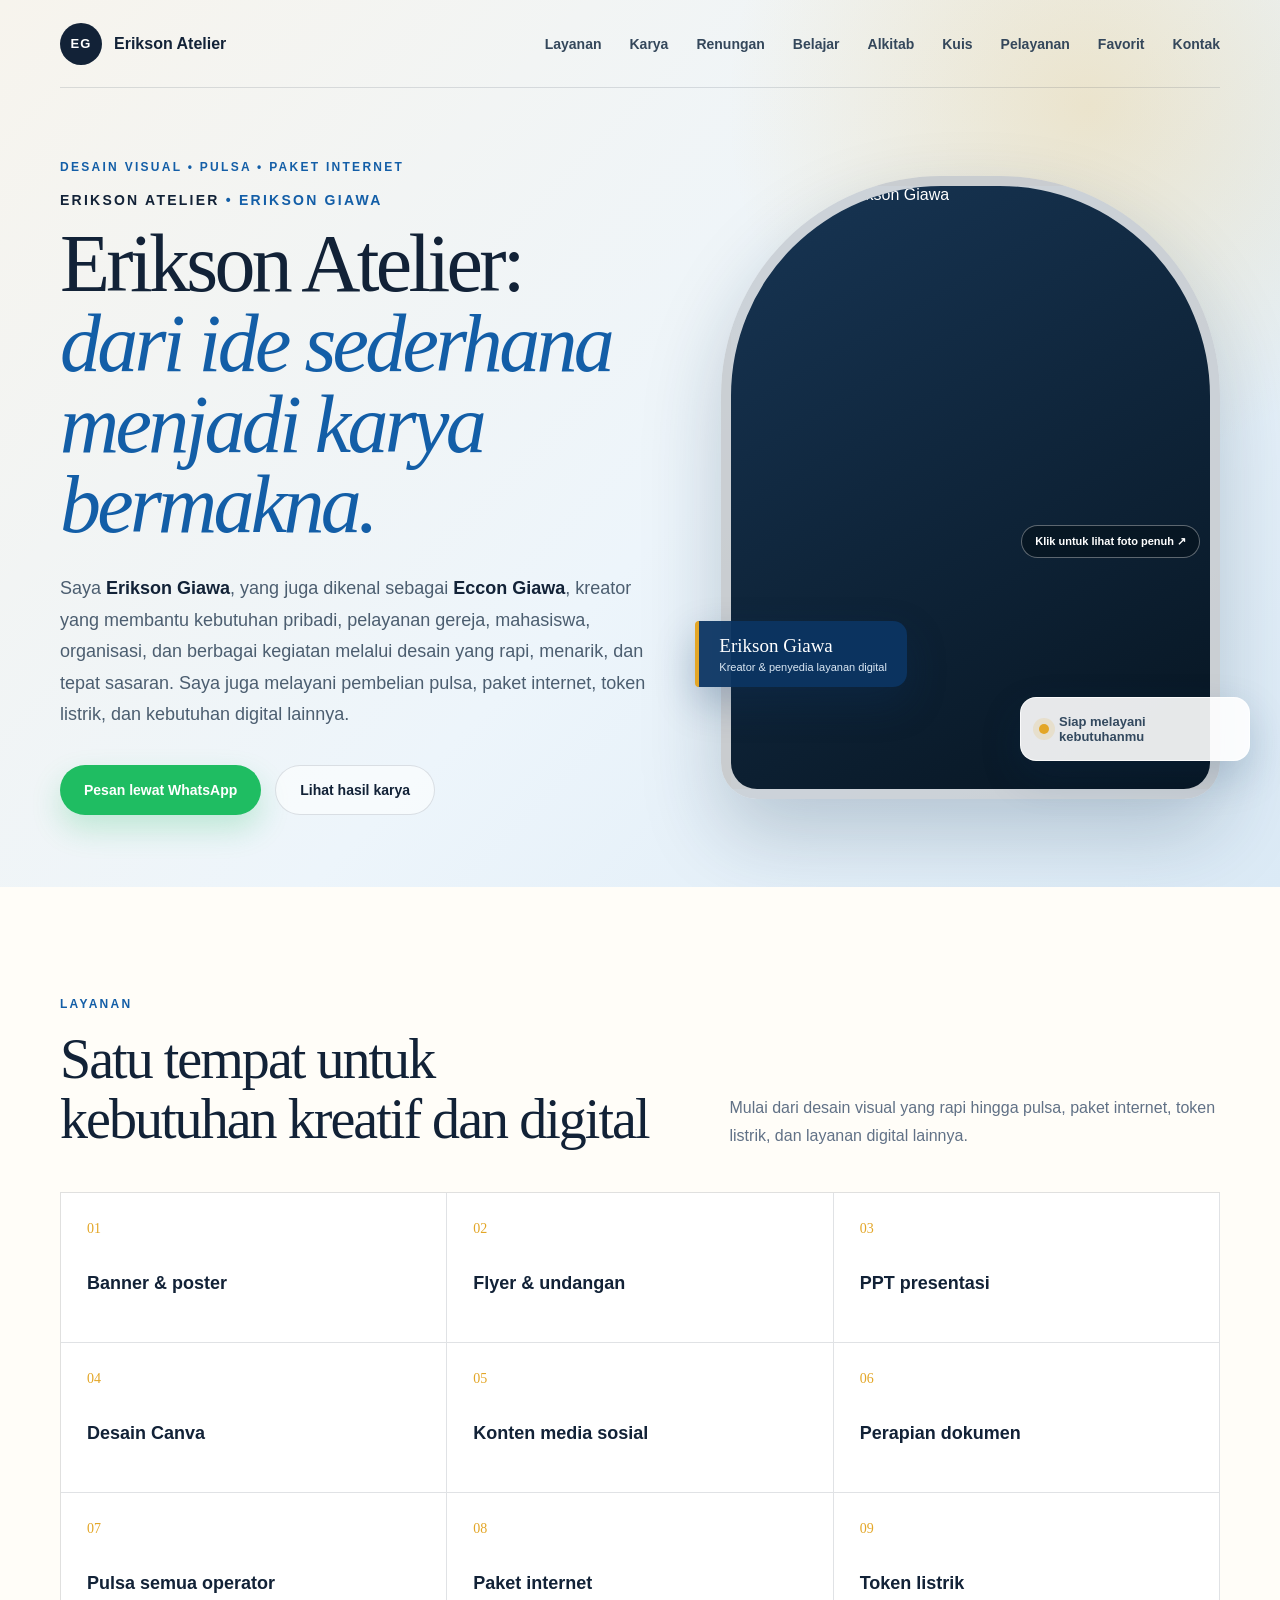
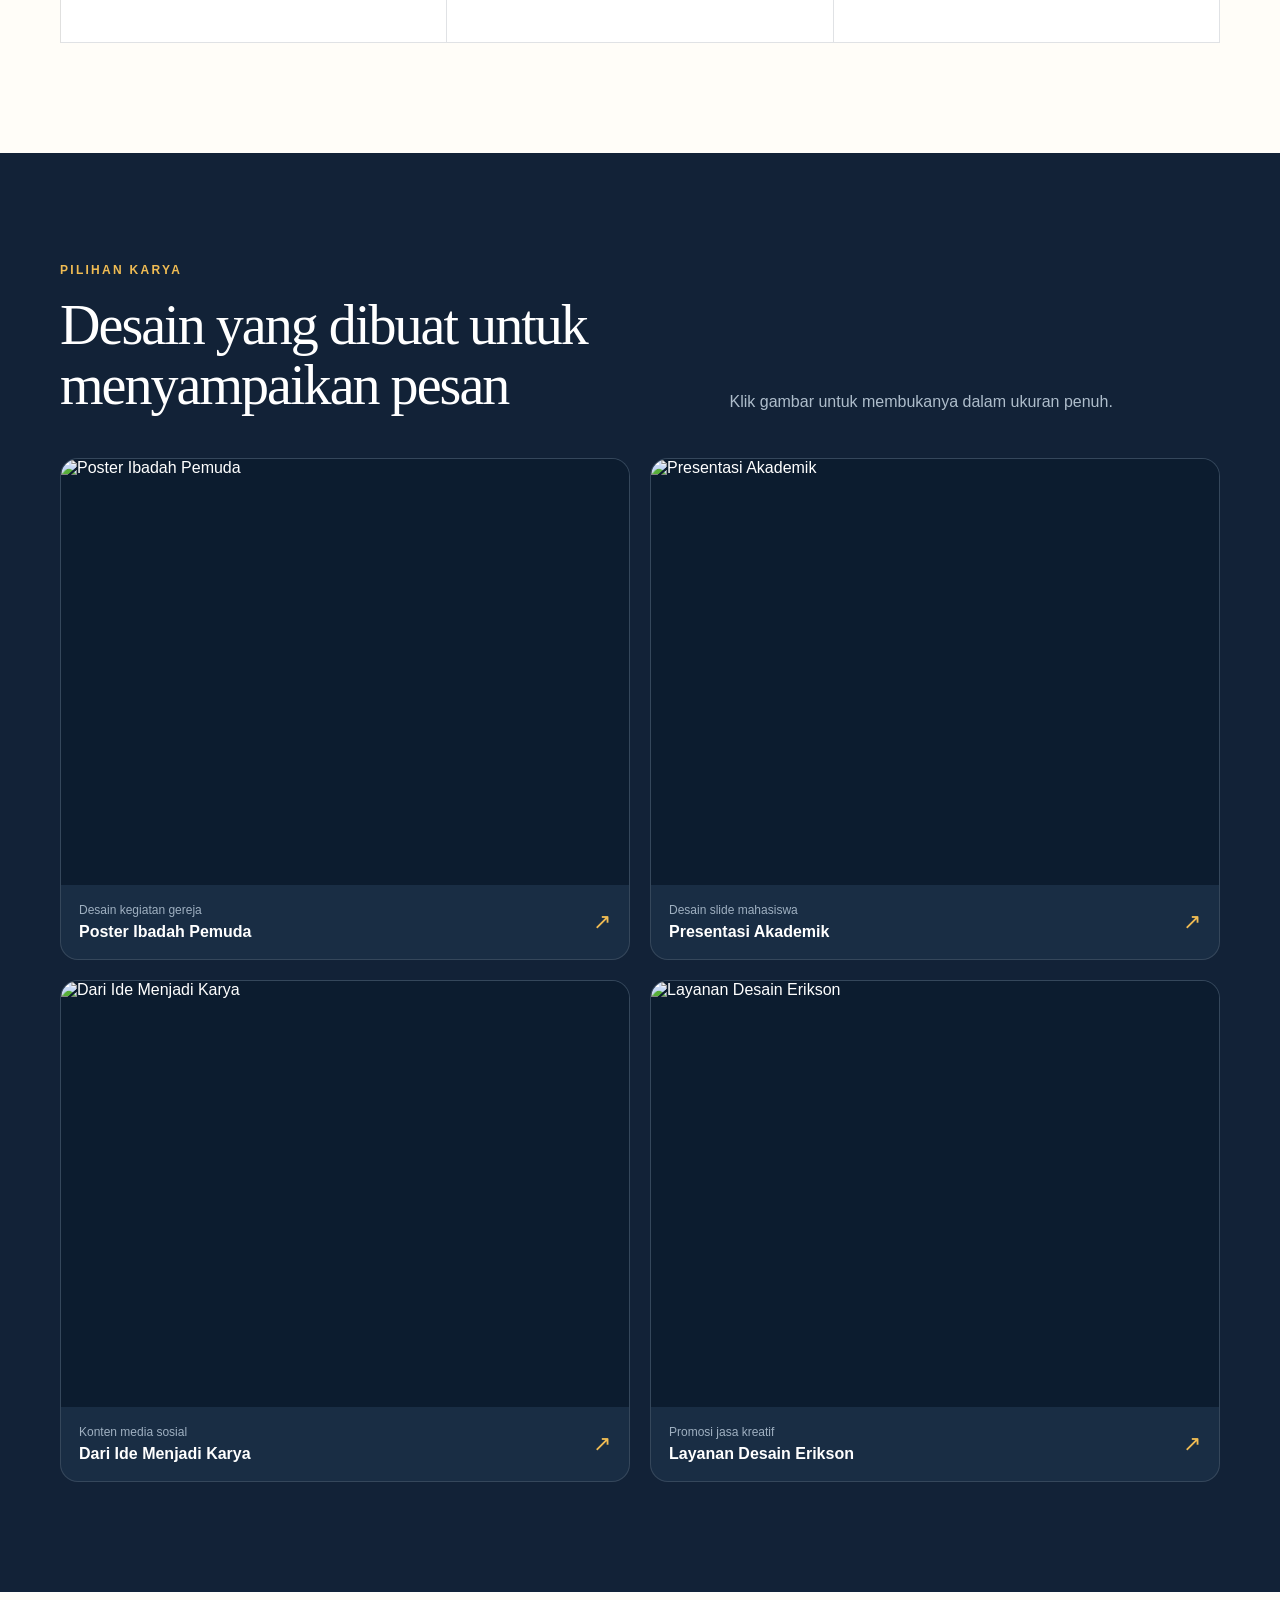
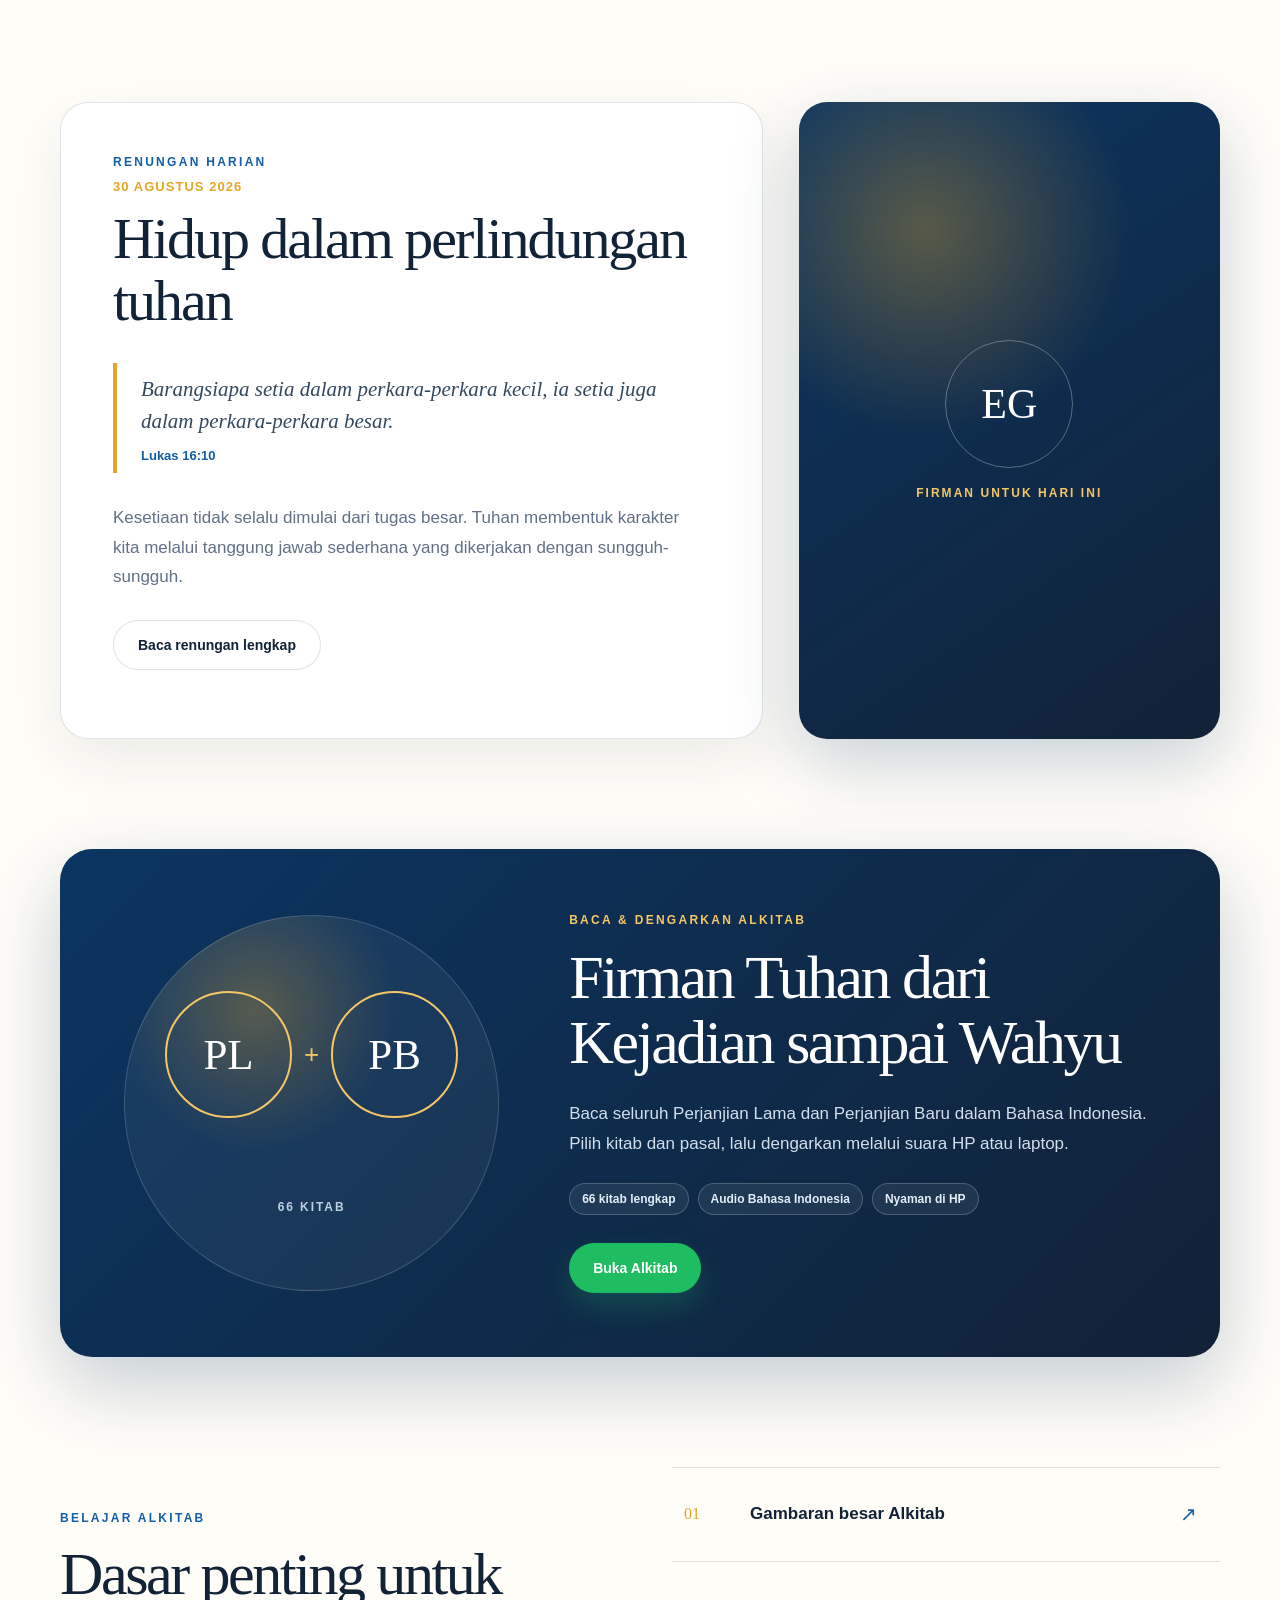
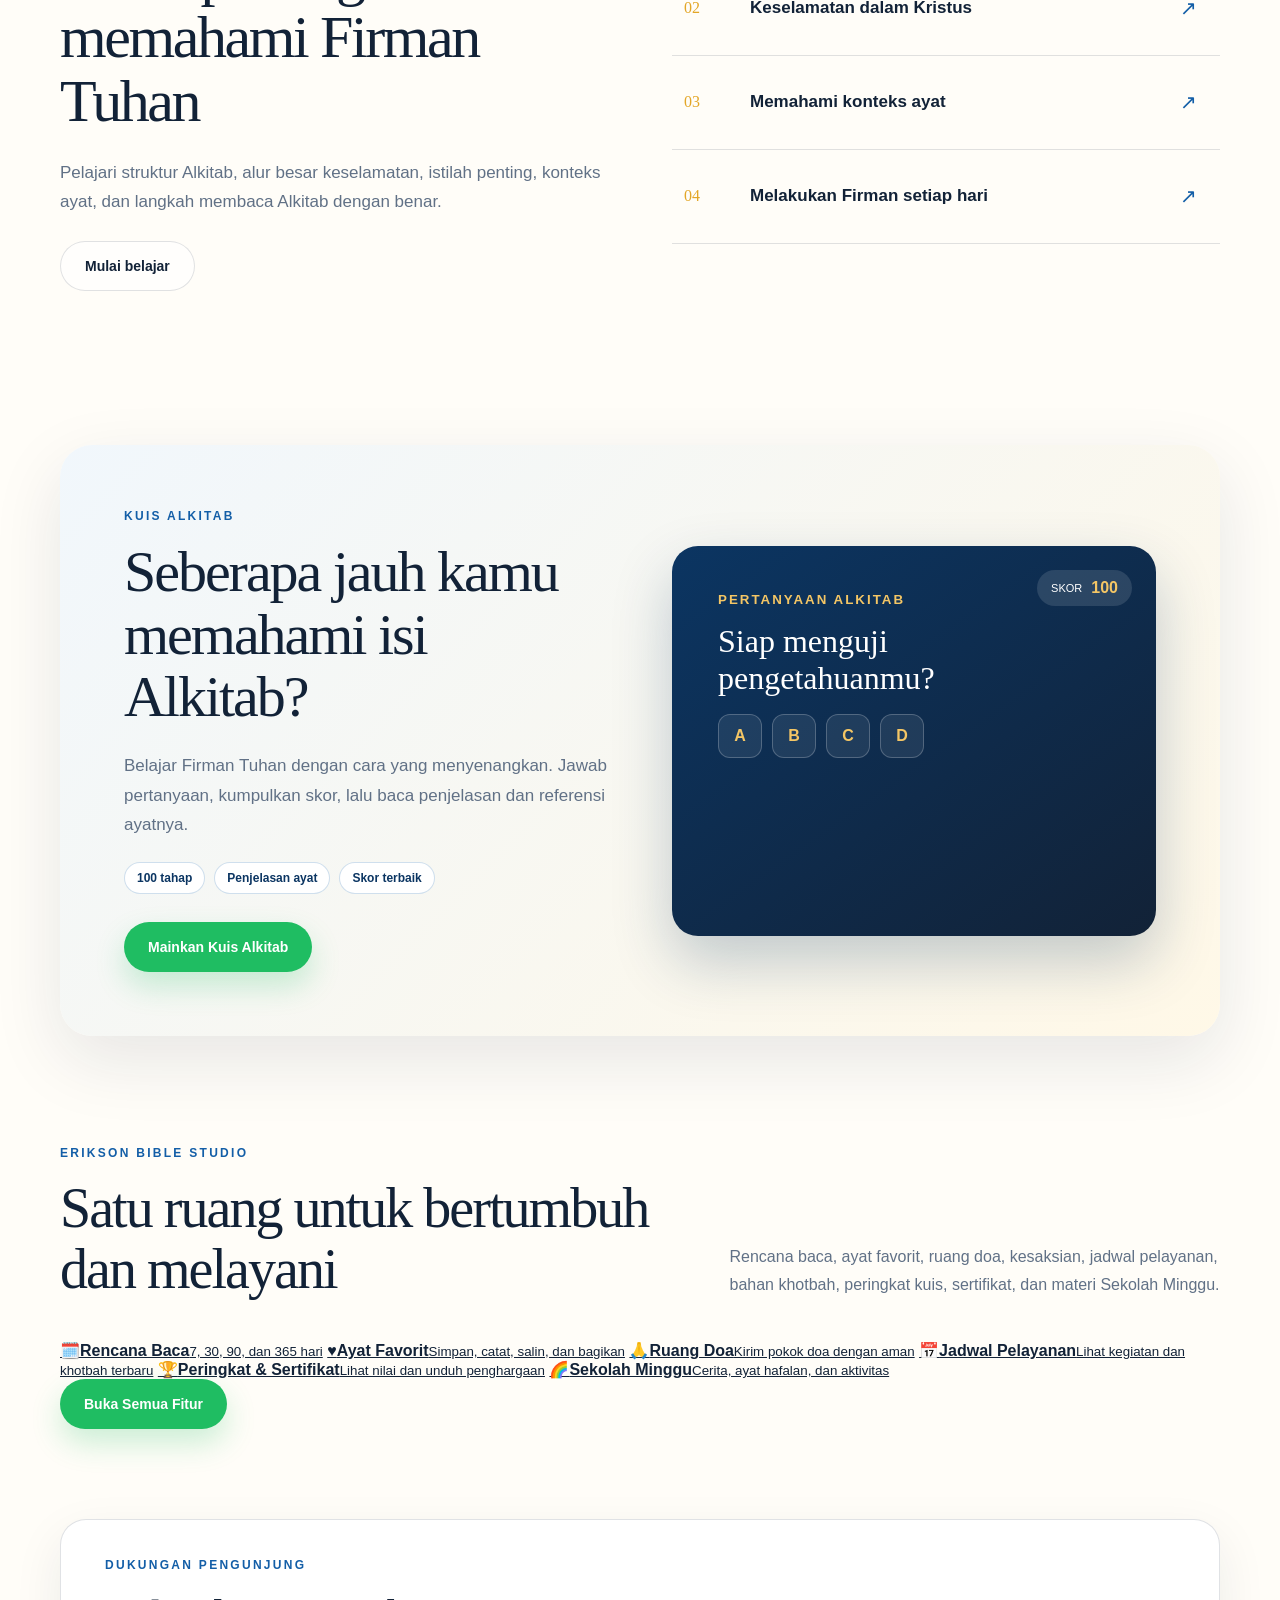
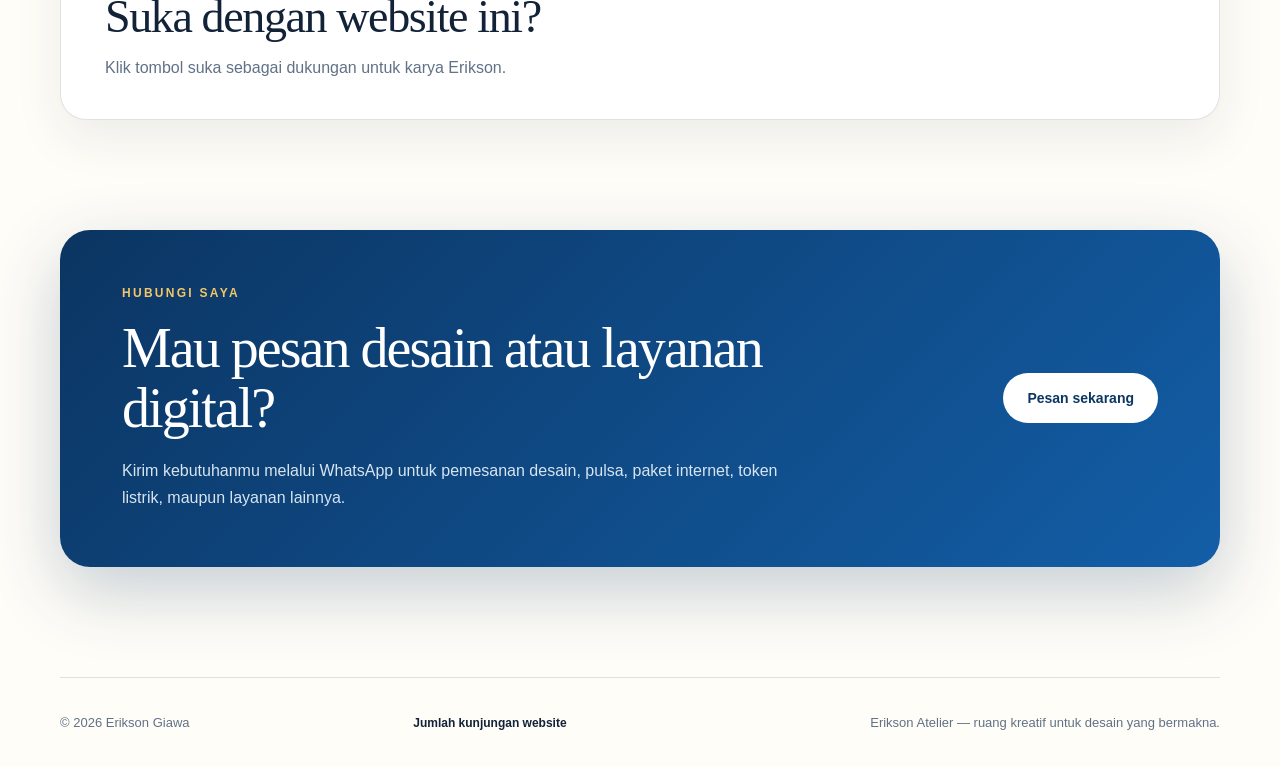
==== commit 8a5b1aa3: "Tambahkan pusat fitur Erikson Bible Studio" ====
--- a/index.html
+++ b/index.html
@@ -56,13 +56,15 @@
   </script>
   <script async src="https://pagead2.googlesyndication.com/pagead/js/adsbygoogle.js?client=ca-pub-4678537472039301"
      crossorigin="anonymous"></script>
+  <link rel="manifest" href="manifest.webmanifest">
+  <meta name="theme-color" content="#0b3562">
   <link rel="stylesheet" href="styles.css">
 </head>
 <body>
   <header class="hero" id="beranda">
     <nav class="nav shell">
       <a class="brand" href="#beranda"><span class="brand-mark">EG</span><span>Erikson Atelier</span></a>
-      <div class="nav-links"><a href="#layanan">Layanan</a><a href="#karya">Karya</a><a href="#renungan">Renungan</a><a href="#belajar">Belajar</a><a href="alkitab.html">Alkitab</a><a href="#kuis">Kuis</a><a href="#kontak">Kontak</a></div>
+      <div class="nav-links"><a href="#layanan">Layanan</a><a href="#karya">Karya</a><a href="#renungan">Renungan</a><a href="#belajar">Belajar</a><a href="alkitab.html">Alkitab</a><a href="#kuis">Kuis</a><a href="komunitas.html">Pelayanan</a><a href="favorit.html">Favorit</a><a href="#kontak">Kontak</a></div>
     </nav>
     <div class="hero-grid shell">
       <div class="hero-copy">
@@ -173,13 +175,29 @@
         <p class="eyebrow">Kuis Alkitab</p>
         <h2>Seberapa jauh kamu memahami isi Alkitab?</h2>
         <p>Belajar Firman Tuhan dengan cara yang menyenangkan. Jawab pertanyaan, kumpulkan skor, lalu baca penjelasan dan referensi ayatnya.</p>
-        <div class="game-features"><span>10 pertanyaan acak</span><span>Penjelasan ayat</span><span>Skor terbaik</span></div>
+        <div class="game-features"><span>100 tahap</span><span>Penjelasan ayat</span><span>Skor terbaik</span></div>
         <a class="button button-primary" href="kuis.html">Mainkan Kuis Alkitab</a>
       </div>
       <div class="game-preview" aria-hidden="true">
         <div class="game-score"><span>Skor</span><strong>100</strong></div>
         <div class="game-question"><small>Pertanyaan Alkitab</small><strong>Siap menguji pengetahuanmu?</strong><div><i>A</i><i>B</i><i>C</i><i>D</i></div></div>
       </div>
+    </section>
+
+    <section class="ministry-feature-hub shell" id="fitur-pelayanan">
+      <div class="section-heading">
+        <div><p class="eyebrow">Erikson Bible Studio</p><h2>Satu ruang untuk bertumbuh dan melayani</h2></div>
+        <p>Rencana baca, ayat favorit, ruang doa, kesaksian, jadwal pelayanan, bahan khotbah, peringkat kuis, sertifikat, dan materi Sekolah Minggu.</p>
+      </div>
+      <div class="ministry-feature-grid">
+        <a href="alkitab.html#readingPlan"><span>🗓️</span><strong>Rencana Baca</strong><small>7, 30, 90, dan 365 hari</small></a>
+        <a href="favorit.html"><span>♥</span><strong>Ayat Favorit</strong><small>Simpan, catat, salin, dan bagikan</small></a>
+        <a href="komunitas.html#ruang-doa"><span>🙏</span><strong>Ruang Doa</strong><small>Kirim pokok doa dengan aman</small></a>
+        <a href="komunitas.html#jadwal"><span>📅</span><strong>Jadwal Pelayanan</strong><small>Lihat kegiatan dan khotbah terbaru</small></a>
+        <a href="komunitas.html#peringkat"><span>🏆</span><strong>Peringkat & Sertifikat</strong><small>Lihat nilai dan unduh penghargaan</small></a>
+        <a href="komunitas.html#sekolah-minggu"><span>🌈</span><strong>Sekolah Minggu</strong><small>Cerita, ayat hafalan, dan aktivitas</small></a>
+      </div>
+      <a class="button button-primary ministry-hub-button" href="komunitas.html">Buka Semua Fitur</a>
     </section>
 
     <section class="like-section shell" id="suka">
@@ -195,5 +213,7 @@
   <footer class="footer shell"><p>© 2026 Erikson Giawa</p><div class="visitor-counter"><span>Jumlah kunjungan website</span><div class="counterapi" aria-label="Jumlah kunjungan website"></div></div><p>Erikson Atelier — ruang kreatif untuk desain yang bermakna.</p></footer>
   <script src="renungan.js" defer></script>
   <script src="https://counterapi.com/c.js?ns=egaietalier-design.github.io" async></script>
-  <script src="activity.js" defer></script>\n</body>
+  <script src="activity.js" defer></script>
+  <script src="pwa.js" defer></script>
+</body>
 </html>
--- a/styles.css
+++ b/styles.css
@@ -81,3 +81,22 @@
 .stage-journey .quiz-invitation{right:0;bottom:clamp(18px,4vw,34px);left:0;align-items:center;justify-content:center;padding-inline:20px;text-align:center}
 .stage-journey .quiz-invitation strong{display:inline-block;max-width:none;border:1px solid rgba(255,255,255,.4);border-radius:999px;padding:13px 30px;background:linear-gradient(135deg,rgba(7,26,56,.86),rgba(19,94,167,.78));box-shadow:0 12px 32px rgba(0,0,0,.28);color:#fff3bd;font-family:Georgia,"Times New Roman",serif;font-size:clamp(26px,4vw,44px);font-style:italic;font-weight:500;letter-spacing:.02em;line-height:1;text-align:center;text-shadow:0 3px 12px rgba(0,0,0,.5);backdrop-filter:blur(8px)}
 @media(max-width:620px){.stage-journey .quiz-invitation{align-items:center;flex-direction:row}.stage-journey .quiz-invitation strong{width:auto;padding:11px 24px;font-size:28px;text-align:center}}
+
+
+/* Kuis Alkitab 100 tahap dan mode Sekolah Minggu */
+.quiz-mode-panel{display:grid;grid-template-columns:minmax(240px,1fr) auto;align-items:center;gap:18px;margin-top:22px;border:1px solid rgba(19,94,167,.18);border-radius:24px;padding:22px;background:linear-gradient(135deg,#fff,#f0f7fc);box-shadow:0 18px 50px rgba(18,34,55,.07)}
+.quiz-mode-panel>div:first-child{display:flex;align-items:center;gap:13px}.quiz-mode-panel>div:first-child>div{display:flex;flex-direction:column;gap:4px}.quiz-mode-panel small{color:var(--muted);font-size:11px}
+.quiz-mode-panel .quiz-mode-picker{justify-content:flex-end;margin:0}.quiz-mode-panel .quiz-mode{min-height:46px}.quiz-mode-panel .sunday-mode{border-color:rgba(227,166,39,.45);background:#fff8df}.quiz-mode-panel .sunday-mode.active{border-color:#c78117;background:linear-gradient(135deg,#f6c744,#ef8b32);color:#35250a}
+.quiz-mode-panel .mode-description{grid-column:1/-1;margin:0!important;border-top:1px solid var(--line);padding-top:12px;color:var(--muted);font-size:12px!important}
+.stage-range-tabs{display:grid;grid-template-columns:repeat(5,1fr);gap:9px;margin:0 0 14px}
+.stage-range-tab{display:flex;min-height:70px;align-items:center;justify-content:center;flex-direction:column;gap:2px;border:1px solid var(--line);border-radius:15px;padding:8px;background:#fff;color:var(--ink);cursor:pointer}.stage-range-tab span{font-size:21px}.stage-range-tab strong{font-size:13px}.stage-range-tab small{color:var(--muted);font-size:9px;font-weight:800}.stage-range-tab.active{border-color:var(--blue);background:linear-gradient(145deg,#0b3562,#135ea7);box-shadow:0 9px 24px rgba(11,53,98,.2);color:#fff}.stage-range-tab.active small{color:#d8e7f2}
+.stage-level-note{display:flex;align-items:center;gap:12px;margin-bottom:16px;border-radius:14px;padding:13px 16px;background:#eef5fb}.stage-level-note>span{font-size:27px}.stage-level-note>div{display:flex;flex-direction:column;gap:3px}.stage-level-note strong{color:var(--blue-dark)}.stage-level-note small{color:var(--muted);line-height:1.4}
+.stage-selection-help{margin:18px 0 0;border-radius:13px;padding:12px 15px;background:#fff8df;color:#73501b;font-size:11px;font-weight:800;line-height:1.5}
+.generated-stage>div b{color:inherit;font-size:9px;font-weight:900;opacity:.72;text-transform:uppercase}
+.generated-stage[data-color="0"]{background:linear-gradient(135deg,#d9f7ed,#bfe8ff);color:#124c51}.generated-stage[data-color="1"]{background:linear-gradient(135deg,#fff2bf,#ffd59d);color:#6d4715}.generated-stage[data-color="2"]{background:linear-gradient(135deg,#c8f2ff,#9edee9);color:#0b5269}.generated-stage[data-color="3"]{background:linear-gradient(135deg,#eee1ff,#d4b9ff);color:#52317a}.generated-stage[data-color="4"]{background:linear-gradient(135deg,#ffe0c6,#ffc38f);color:#7c3d15}.generated-stage[data-color="5"]{background:linear-gradient(135deg,#dff7cf,#bde7a7);color:#315b22}.generated-stage[data-color="6"]{background:linear-gradient(135deg,#d8efff,#b8d4ff);color:#254c78}.generated-stage[data-color="7"]{background:linear-gradient(135deg,#ffddea,#f7b7ce);color:#78334e}.generated-stage[data-color="8"]{background:linear-gradient(135deg,#e0ddff,#c4baff);color:#443879}.generated-stage[data-color="9"]{background:linear-gradient(135deg,#ffe9c9,#ffcf8a);color:#754817}
+.generated-stage.final-level{background:linear-gradient(135deg,#071a38,#173d66);color:#fff}.generated-stage.final-level>div small{color:#bed0df}.generated-stage.final-level>i{color:#fff}.generated-stage.final-level>.stage-number{color:rgba(255,255,255,.18)}
+.question-stage-label>div{display:flex;flex-direction:column;gap:4px}.question-type{width:max-content;margin:0;border-radius:999px;padding:5px 9px;background:#fff3d7;color:#8c6011;font-size:9px;font-weight:900;letter-spacing:.1em;text-transform:uppercase}.question-stage-label .question-category{margin:0}
+.essay-grid{grid-template-columns:1fr}.essay-area small{display:block;margin-top:8px;color:var(--muted);font-size:11px;line-height:1.45}.essay-area .button{border:0}
+.quiz-body.sunday-active .question-card{background:linear-gradient(145deg,#fff,#fff9e7)}
+@media(max-width:820px){.quiz-mode-panel{grid-template-columns:1fr}.quiz-mode-panel .quiz-mode-picker{justify-content:stretch}.stage-range-tabs{grid-template-columns:repeat(3,1fr)}}
+@media(max-width:620px){.quiz-mode-panel{border-radius:20px;padding:17px}.quiz-mode-panel .quiz-mode-picker{flex-direction:column}.stage-range-tabs{grid-template-columns:repeat(2,1fr)}.stage-range-tab:last-child{grid-column:1/-1}.stage-level-note{align-items:flex-start}.generated-stage>div b{font-size:8px}}
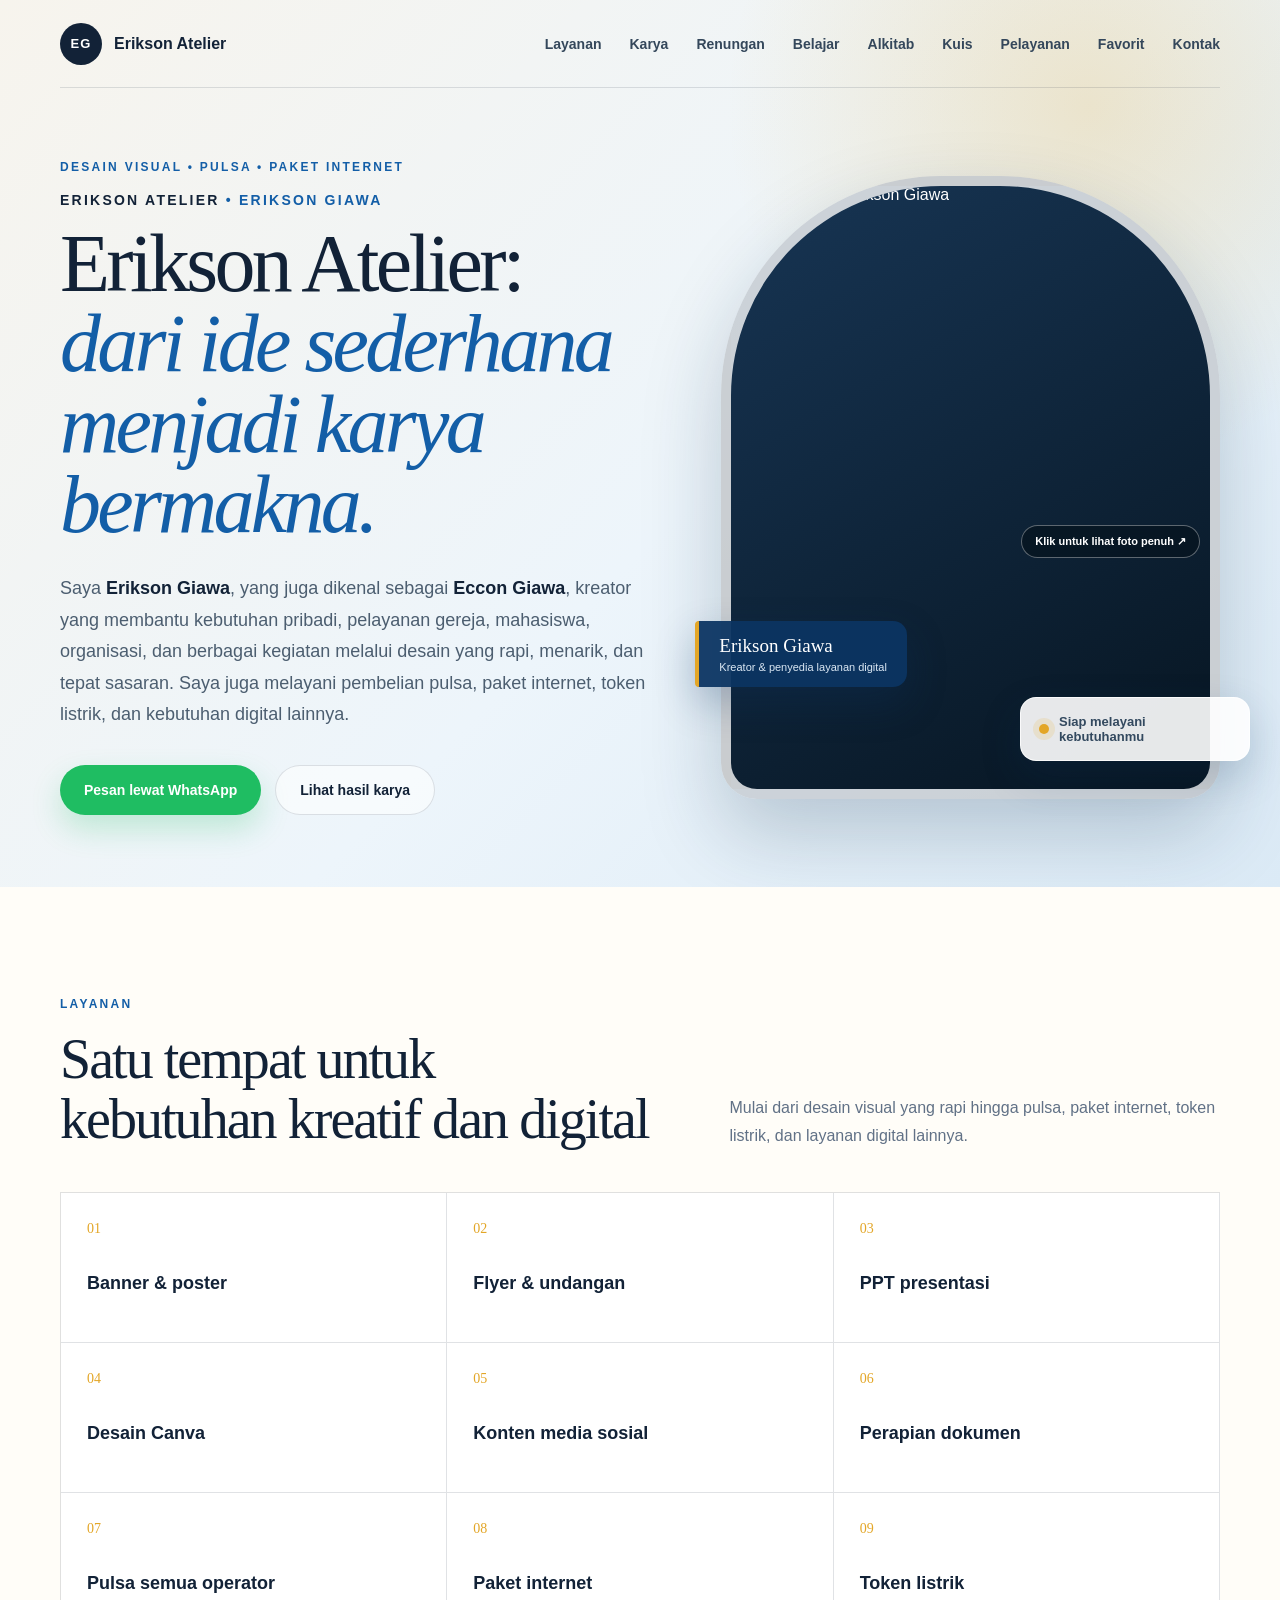
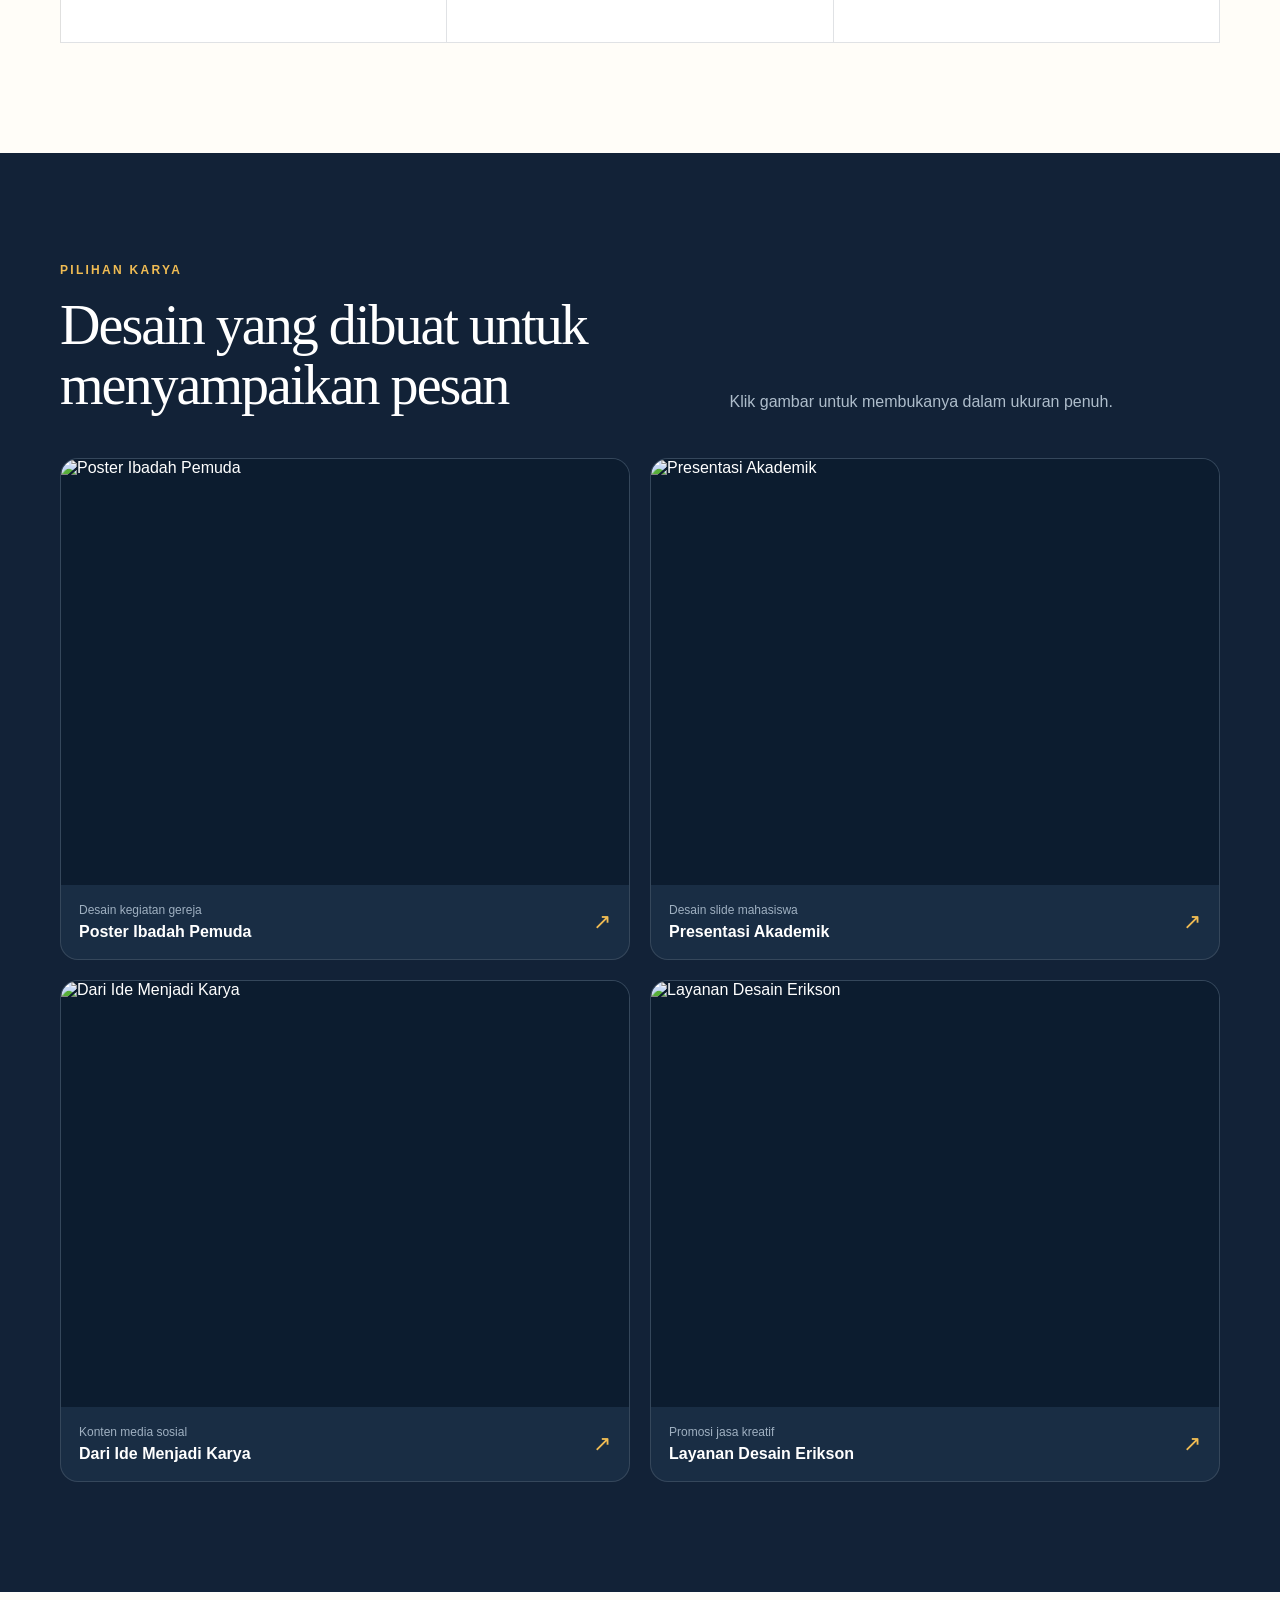
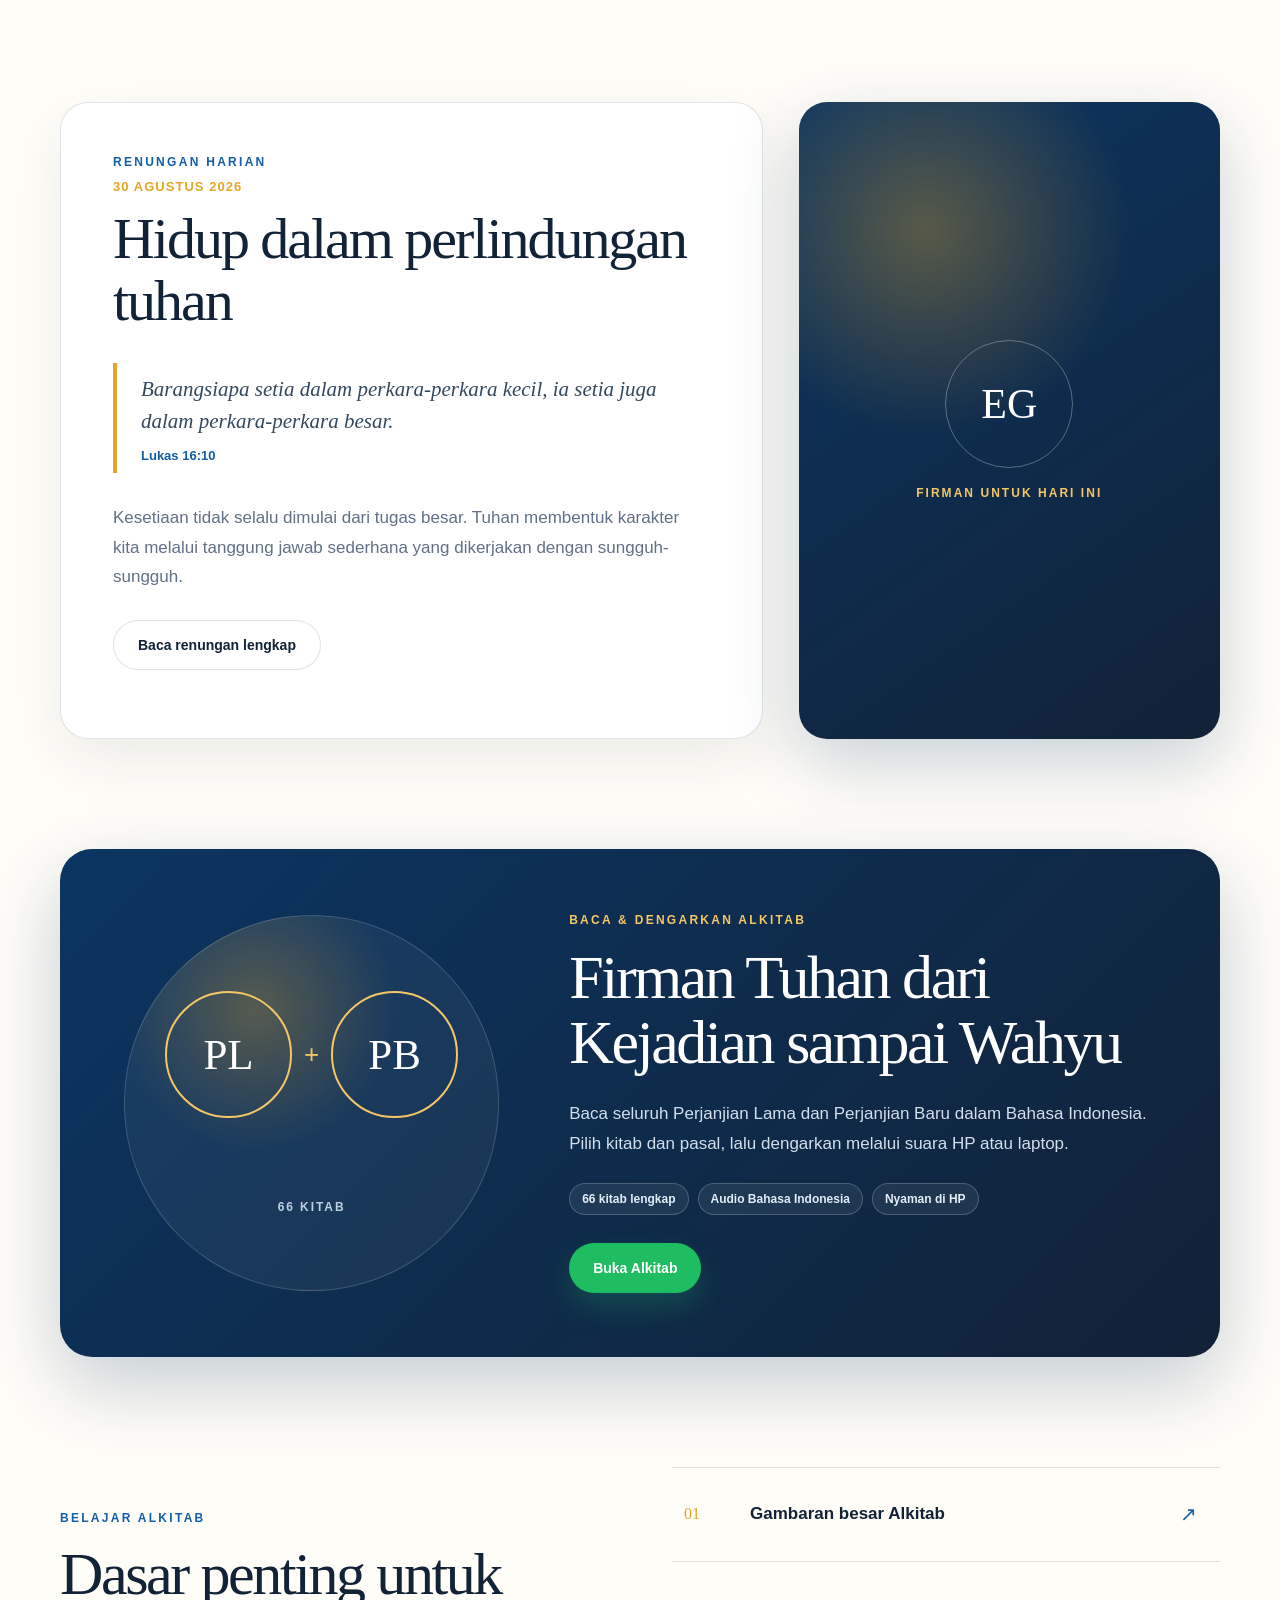
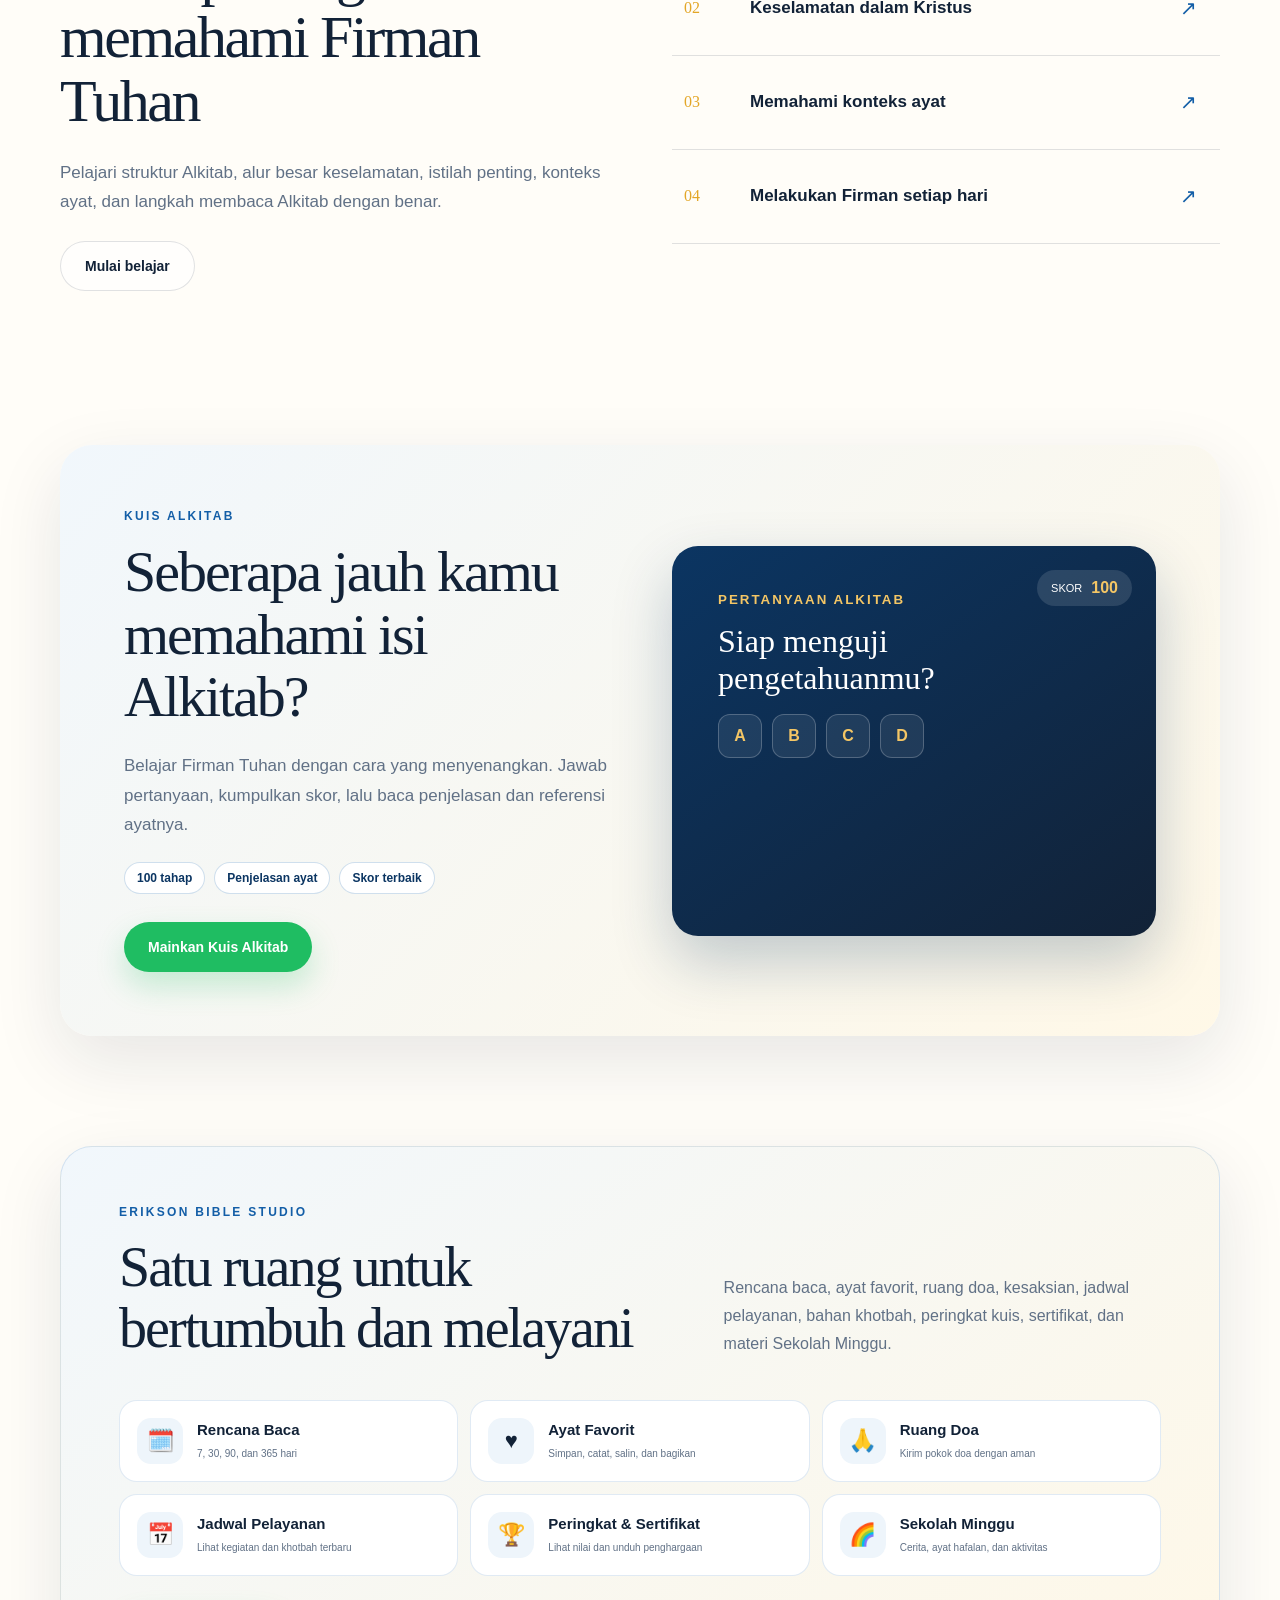
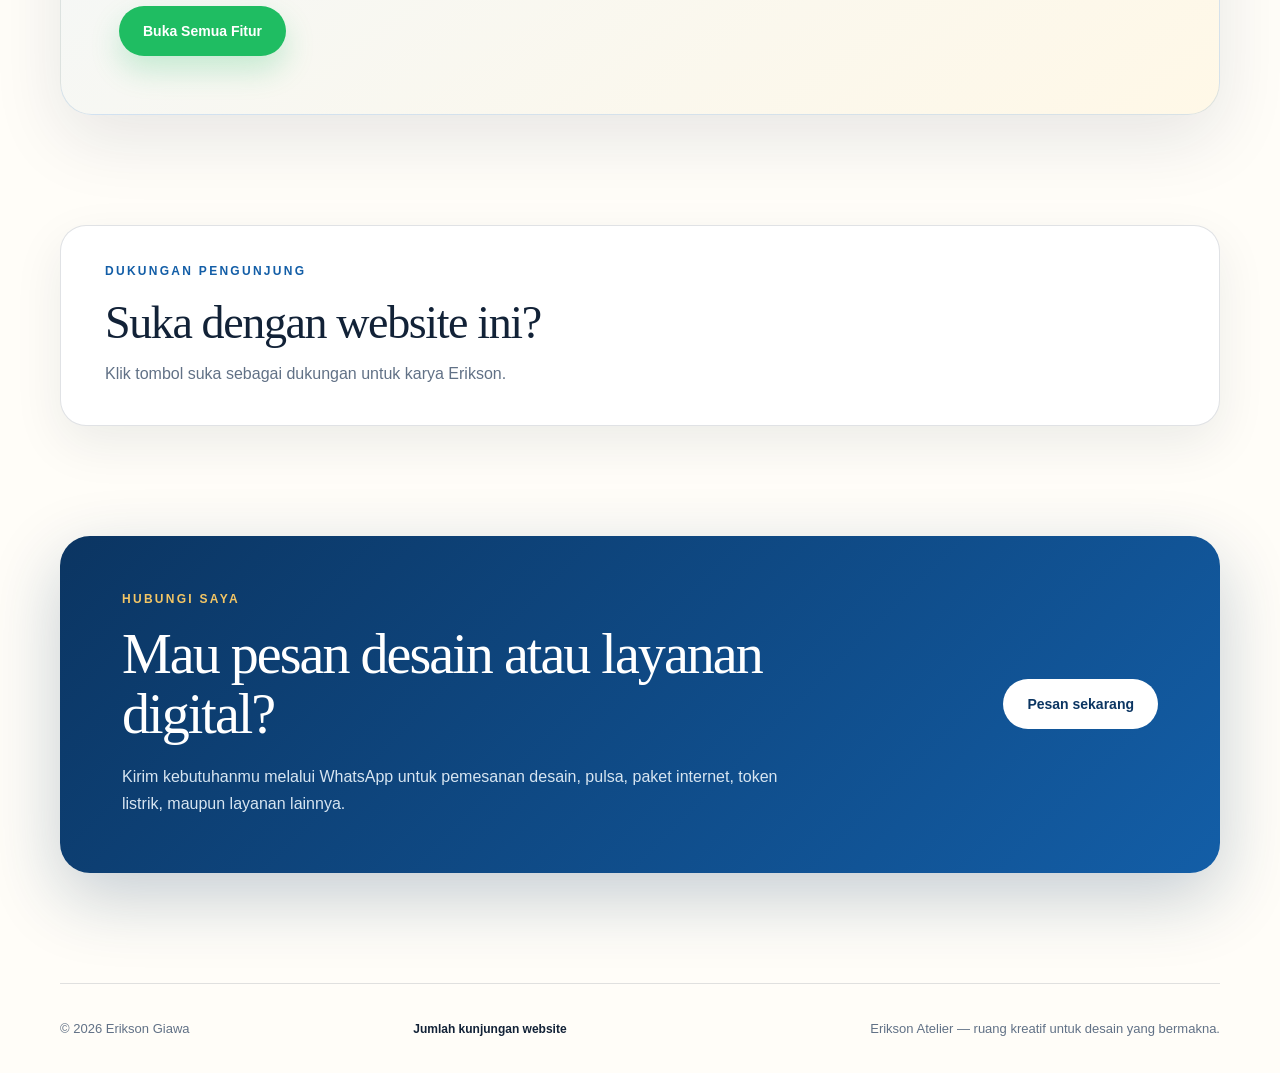
==== commit a1e8ebe5: "Use Bible Studio artwork as the installed app icon" ====
--- a/index.html
+++ b/index.html
@@ -59,6 +59,8 @@
   <link rel="manifest" href="manifest.webmanifest">
   <meta name="theme-color" content="#0b3562">
   <link rel="stylesheet" href="styles.css">
+  <link rel="icon" type="image/png" sizes="1254x1254" href="assets/bible-studio-icon-v2.png">
+  <link rel="apple-touch-icon" href="assets/bible-studio-icon-v2.png">
 </head>
 <body>
   <header class="hero" id="beranda">
--- a/styles.css
+++ b/styles.css
@@ -100,3 +100,8 @@
 .quiz-body.sunday-active .question-card{background:linear-gradient(145deg,#fff,#fff9e7)}
 @media(max-width:820px){.quiz-mode-panel{grid-template-columns:1fr}.quiz-mode-panel .quiz-mode-picker{justify-content:stretch}.stage-range-tabs{grid-template-columns:repeat(3,1fr)}}
 @media(max-width:620px){.quiz-mode-panel{border-radius:20px;padding:17px}.quiz-mode-panel .quiz-mode-picker{flex-direction:column}.stage-range-tabs{grid-template-columns:repeat(2,1fr)}.stage-range-tab:last-child{grid-column:1/-1}.stage-level-note{align-items:flex-start}.generated-stage>div b{font-size:8px}}
+
+
+/* Pusat fitur Erikson Bible Studio */
+.ministry-feature-hub{margin-block:110px;border:1px solid rgba(19,94,167,.14);border-radius:32px;padding:clamp(28px,5vw,58px);background:linear-gradient(145deg,#f1f7fc,#fff8e7);box-shadow:0 24px 70px rgba(18,34,55,.1)}.ministry-feature-grid{display:grid;grid-template-columns:repeat(3,1fr);gap:12px;margin:30px 0}.ministry-feature-grid a{display:grid;grid-template-columns:48px 1fr;align-items:center;gap:3px 12px;border:1px solid rgba(19,94,167,.13);border-radius:18px;padding:17px;background:#fff;color:var(--ink);text-decoration:none;transition:transform .17s ease,border-color .17s ease}.ministry-feature-grid a:hover{transform:translateY(-3px);border-color:var(--blue)}.ministry-feature-grid span{display:grid;width:46px;height:46px;grid-row:1/3;place-items:center;border-radius:14px;background:#eef5fb;font-size:22px}.ministry-feature-grid strong{font-size:15px}.ministry-feature-grid small{color:var(--muted);font-size:10px;line-height:1.4}.ministry-hub-button{width:max-content}
+@media(max-width:850px){.ministry-feature-grid{grid-template-columns:repeat(2,1fr)}}@media(max-width:560px){.ministry-feature-hub{margin-block:72px;border-radius:22px;padding:26px 18px}.ministry-feature-grid{grid-template-columns:1fr}.ministry-hub-button{width:100%}}
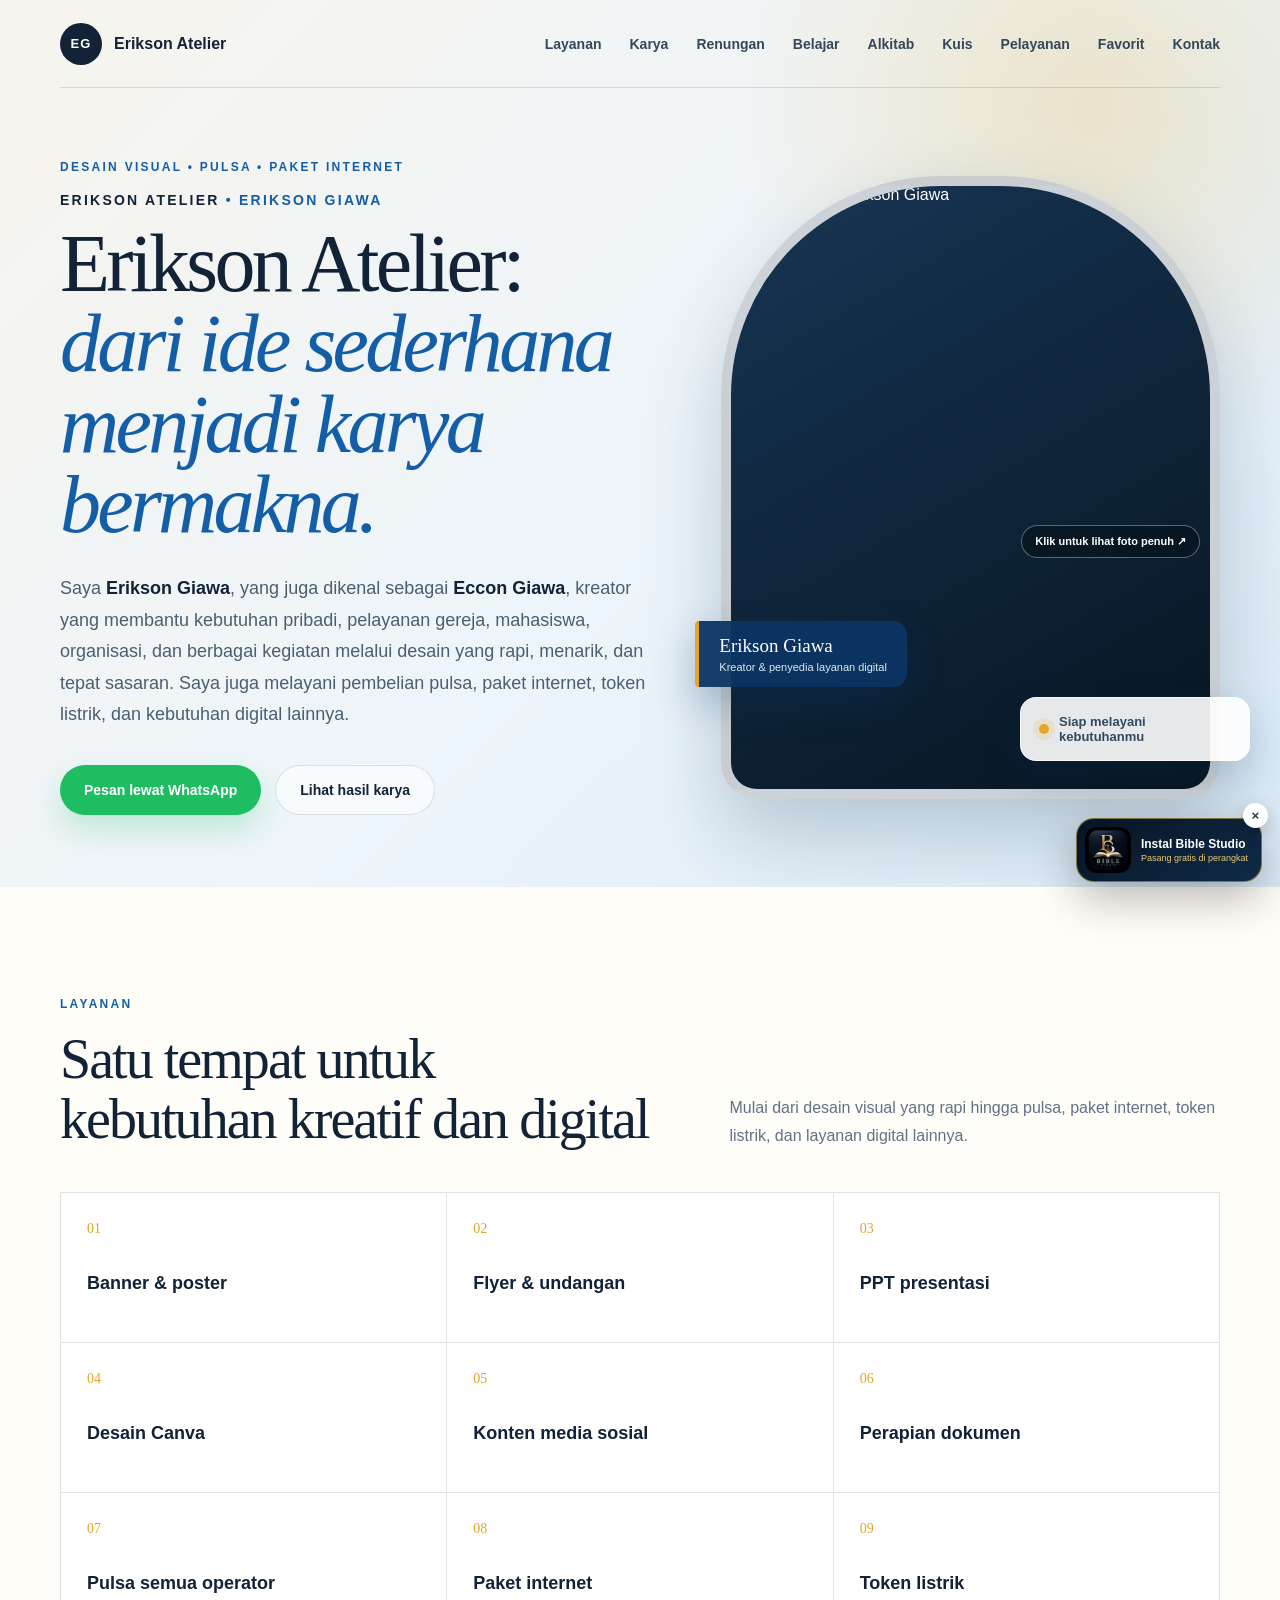
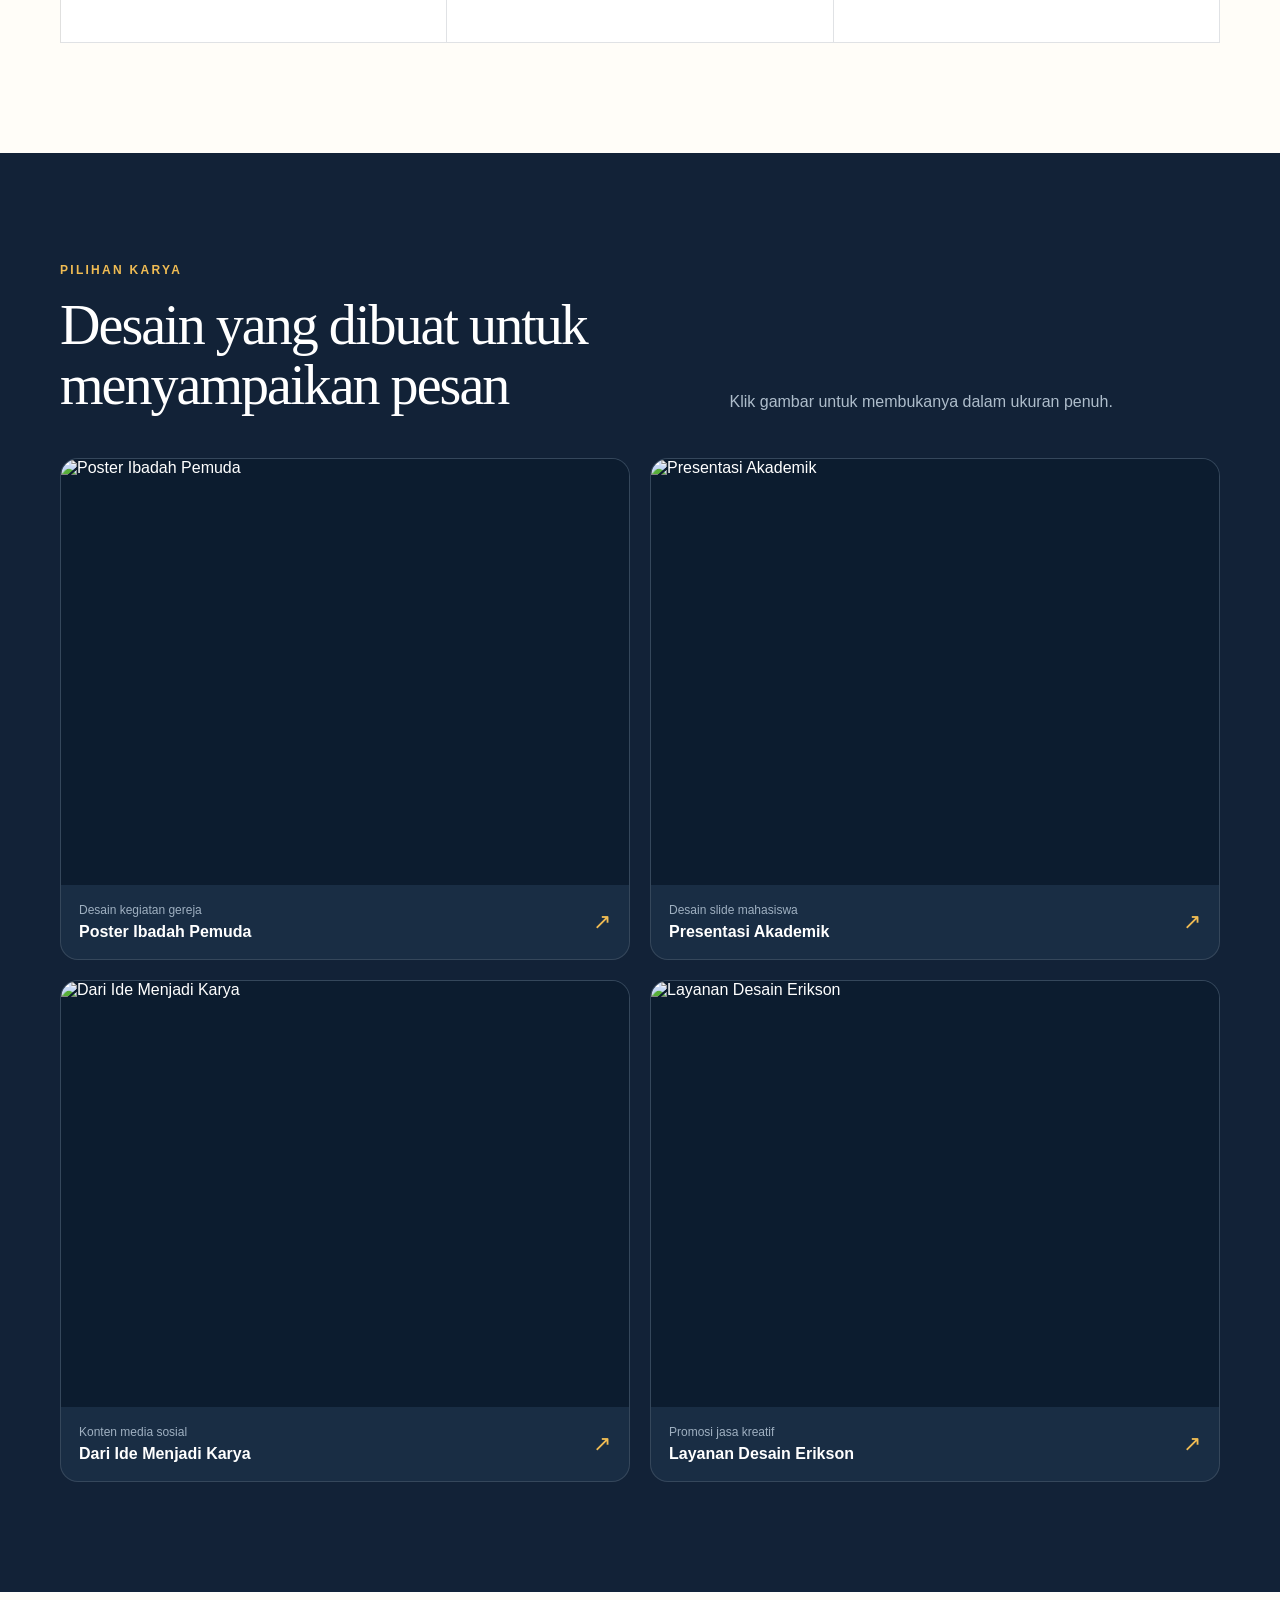
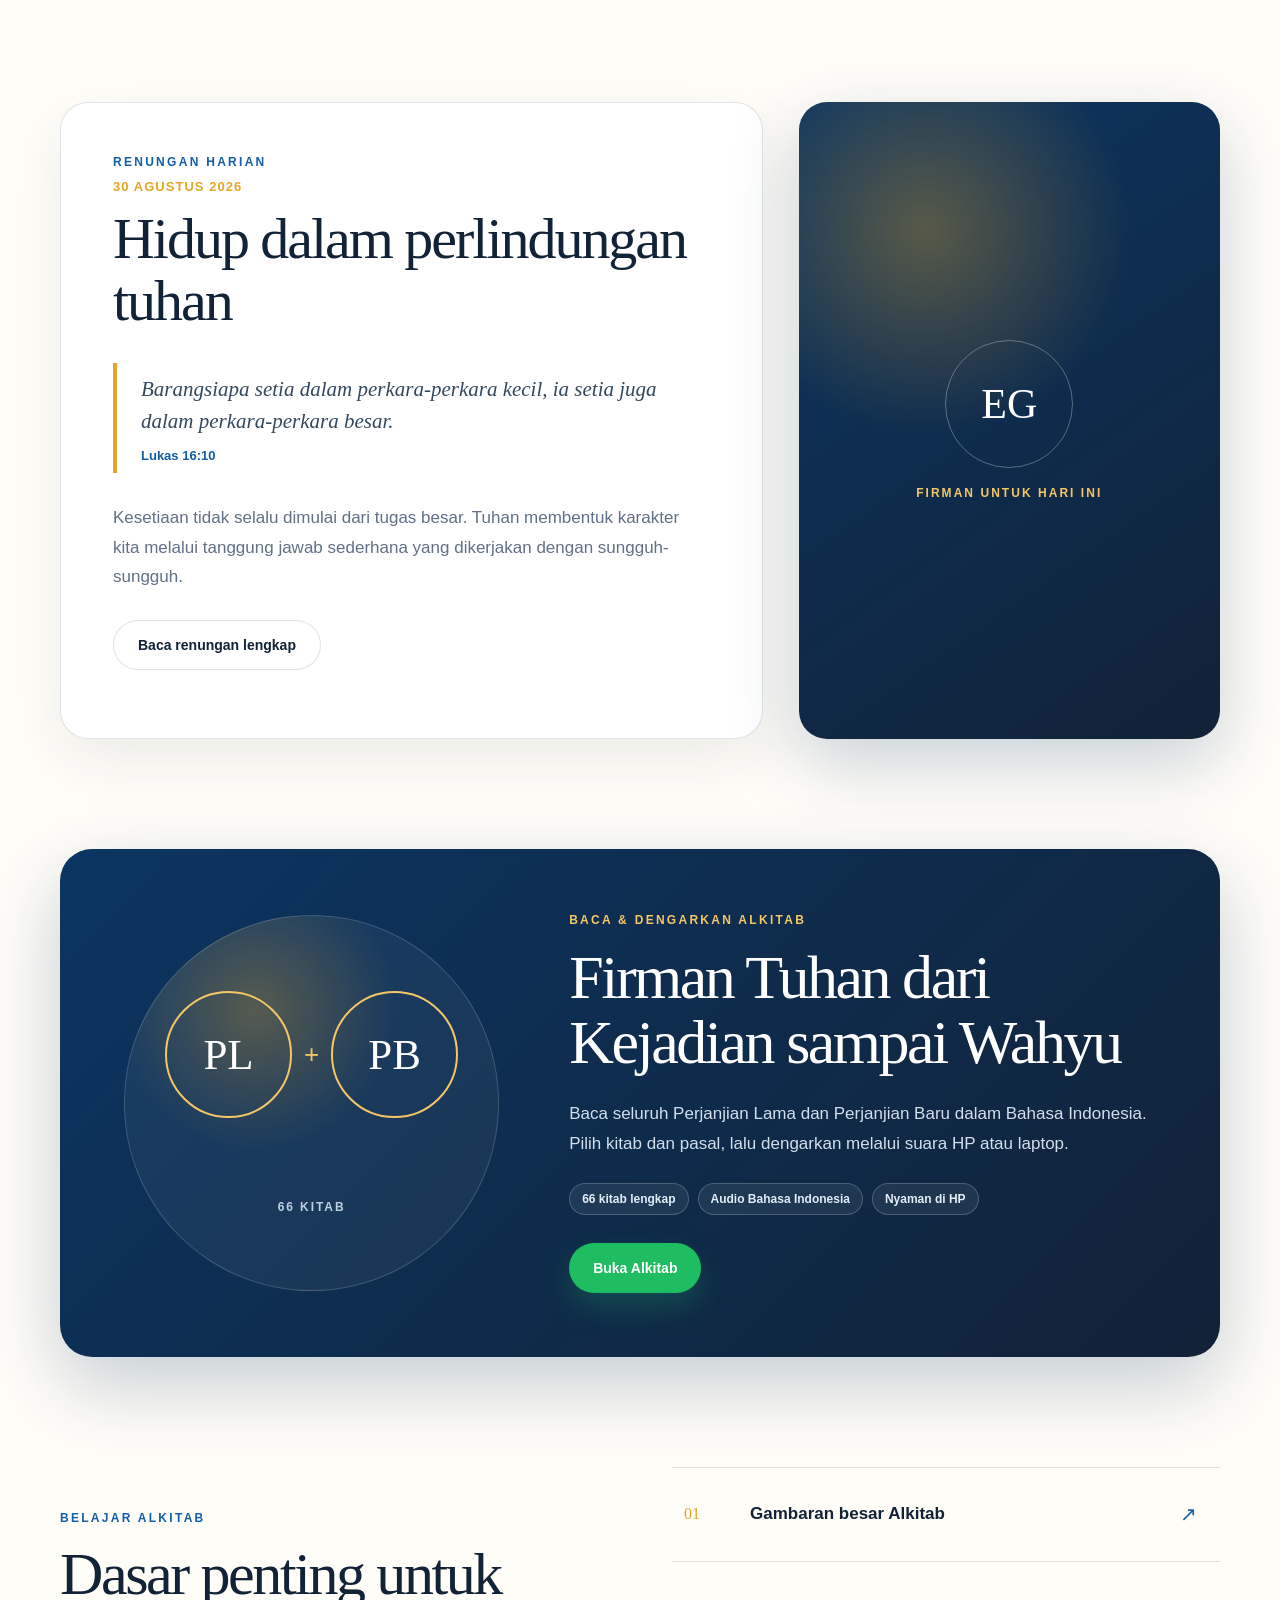
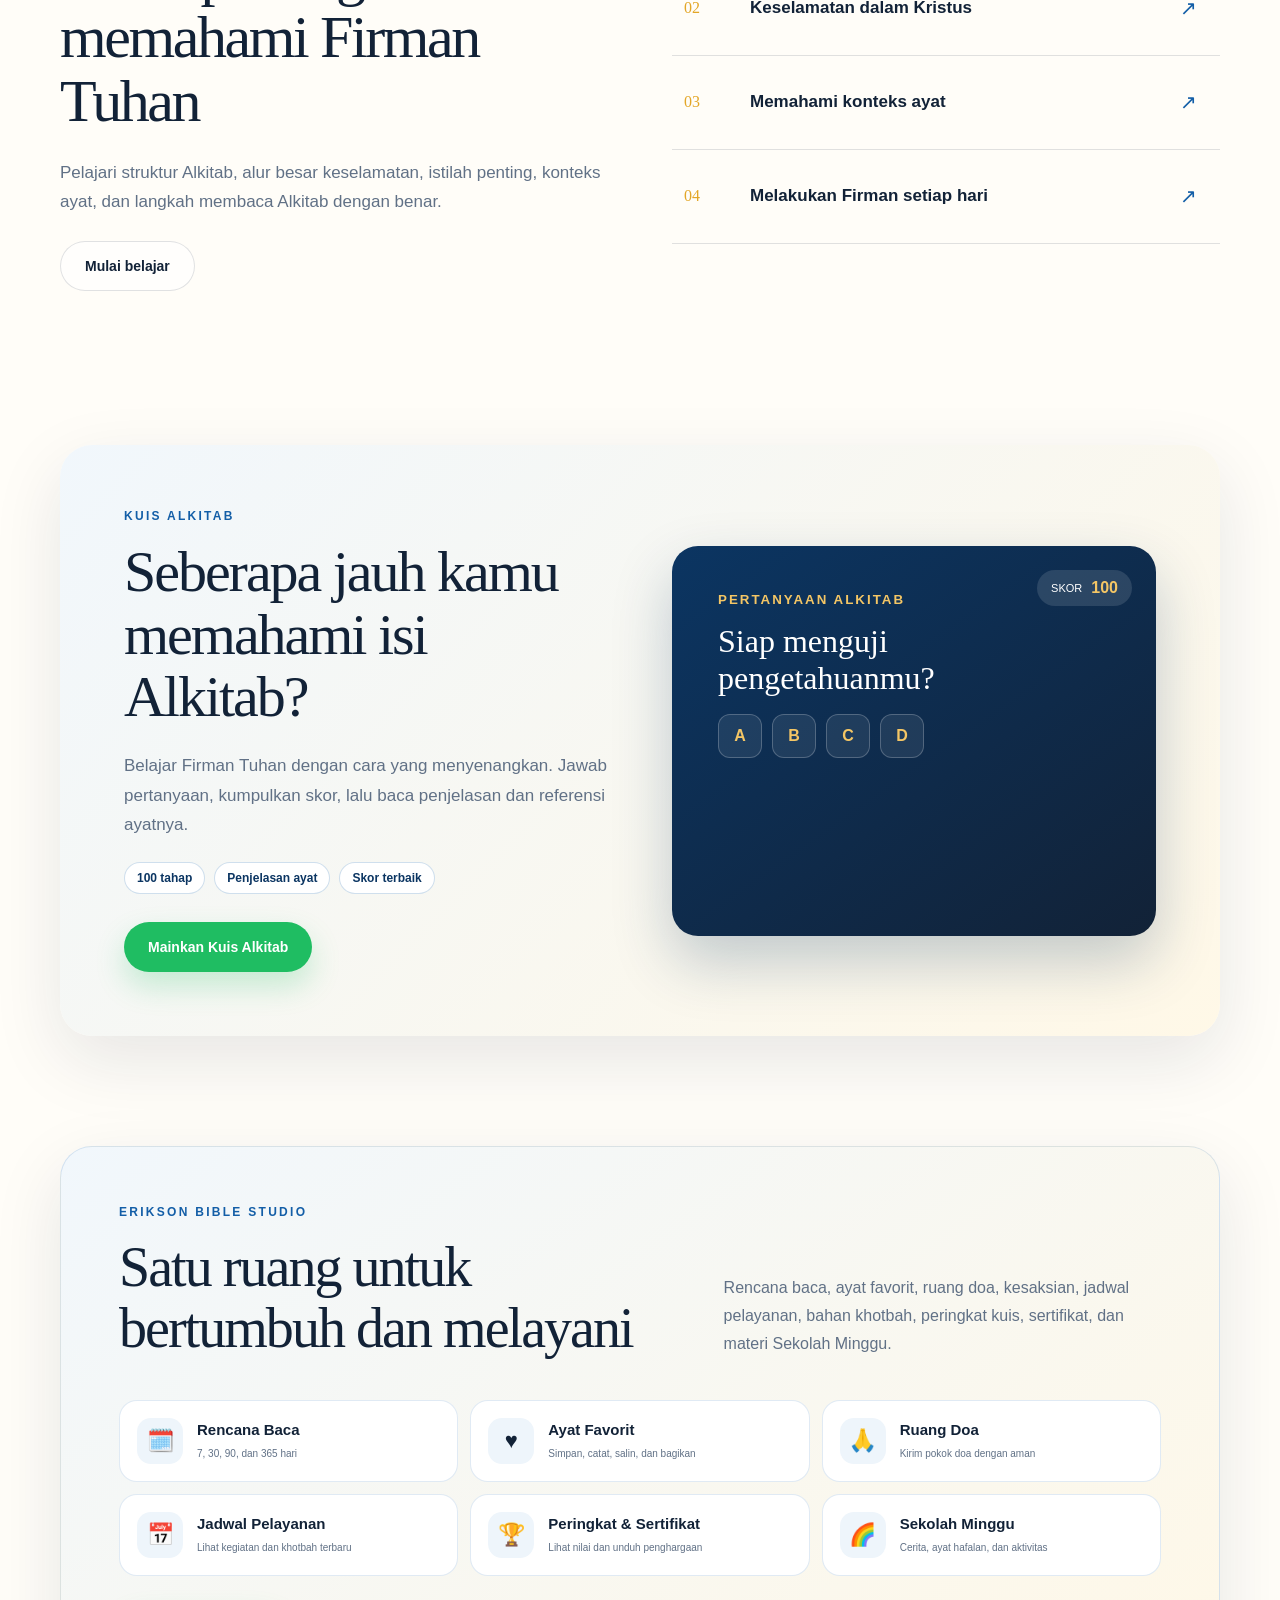
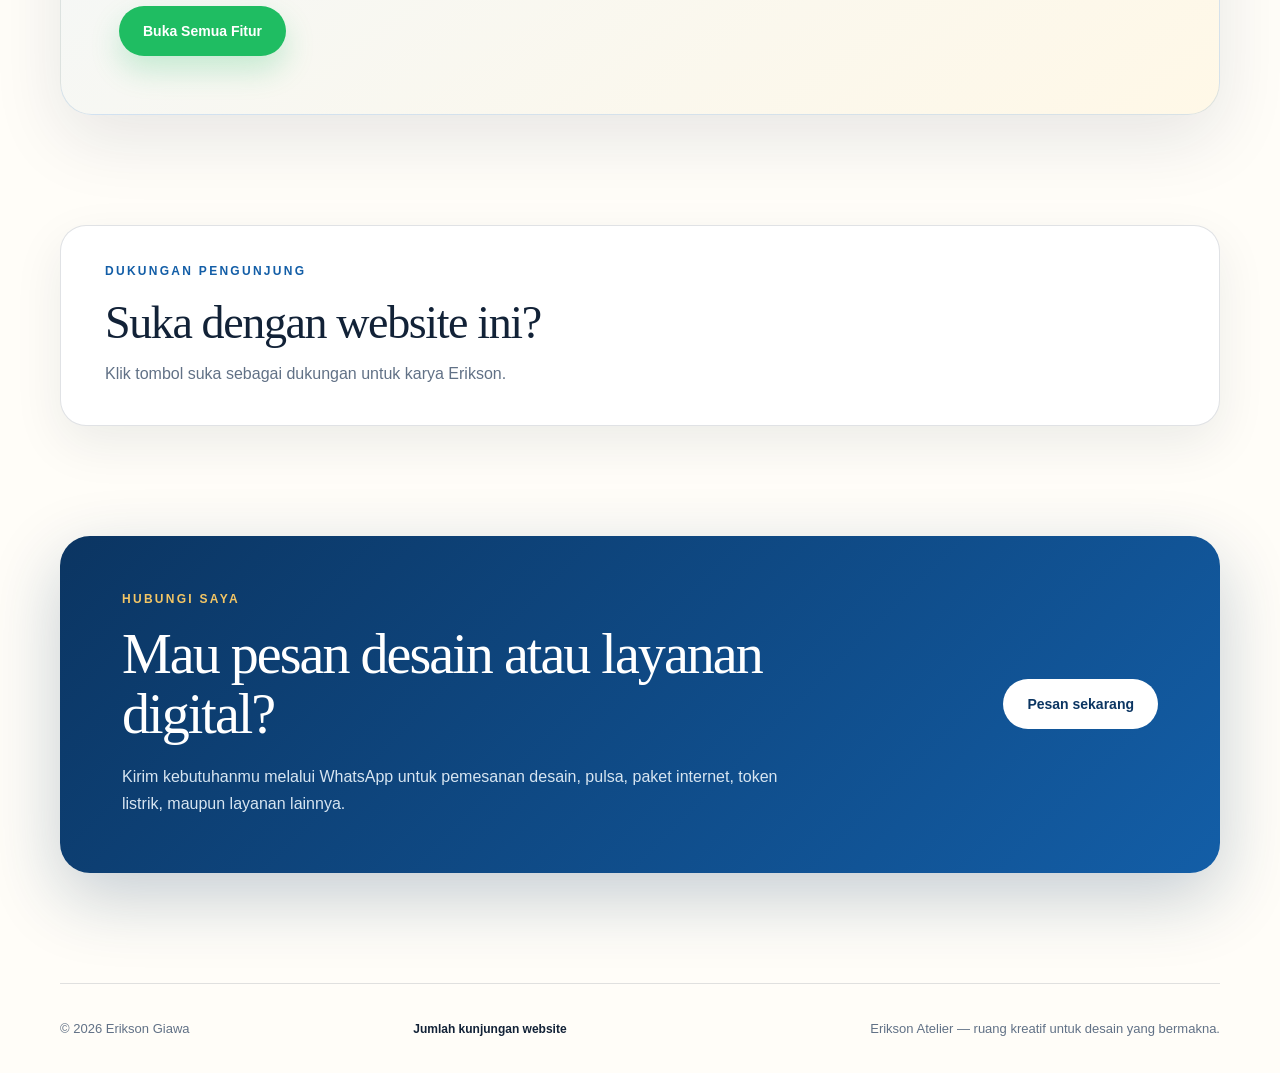
==== commit 431b05f9: "Load repaired PWA script on index.html" ====
--- a/index.html
+++ b/index.html
@@ -216,6 +216,6 @@
   <script src="renungan.js" defer></script>
   <script src="https://counterapi.com/c.js?ns=egaietalier-design.github.io" async></script>
   <script src="activity.js" defer></script>
-  <script src="pwa.js" defer></script>
+  <script src="pwa.js?v=8" defer></script>
 </body>
 </html>
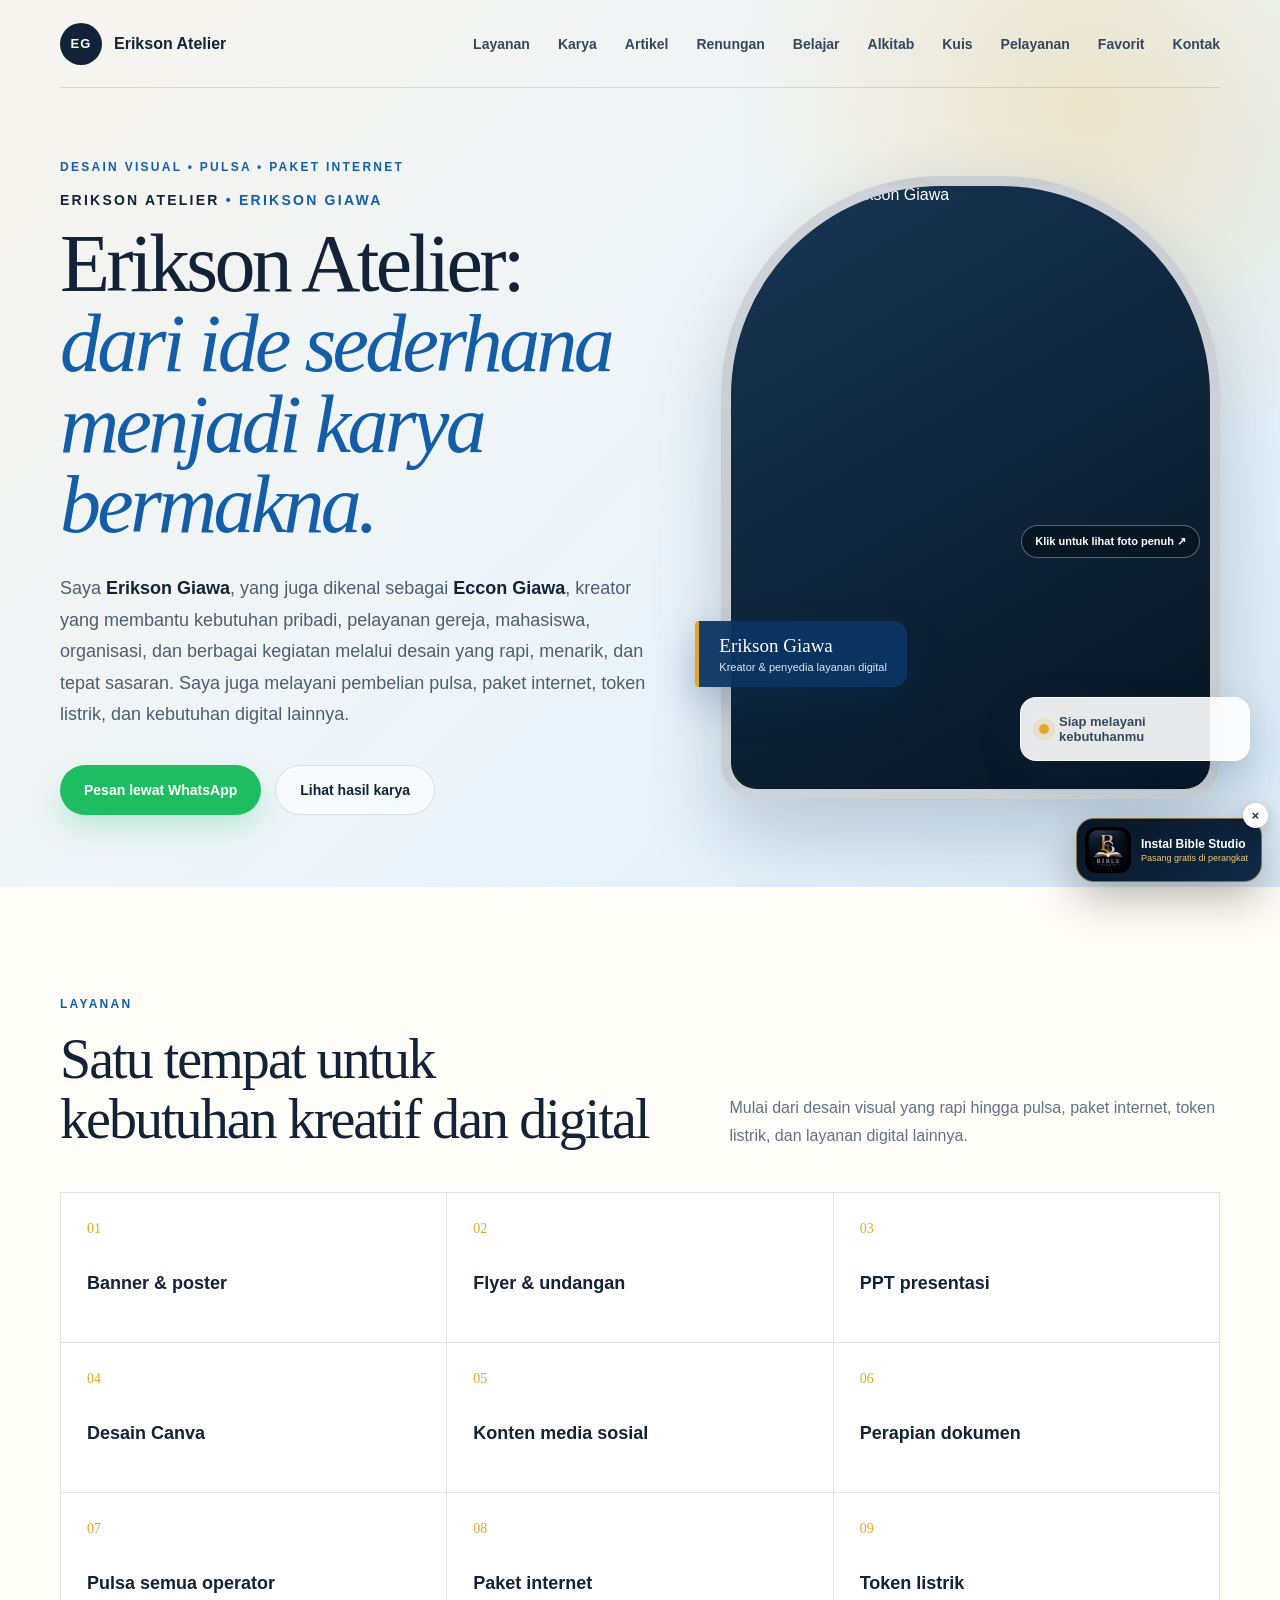
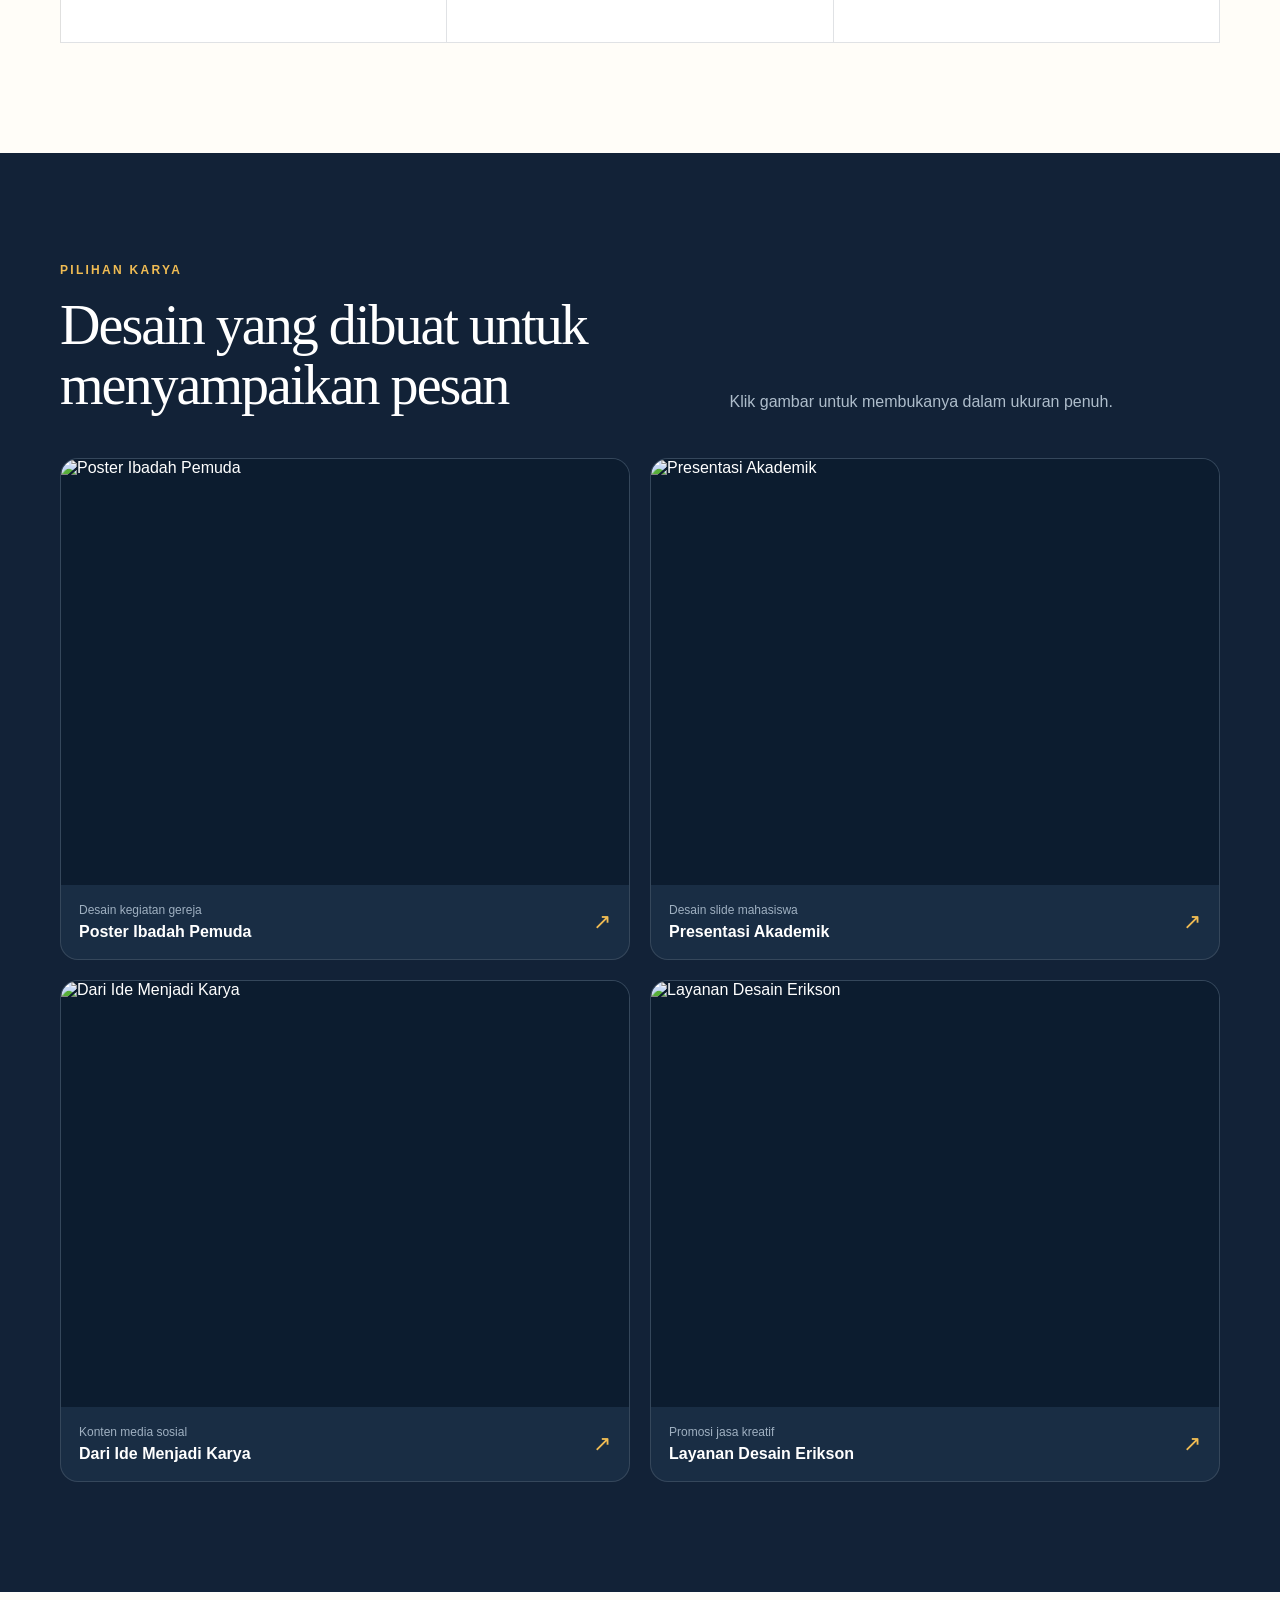
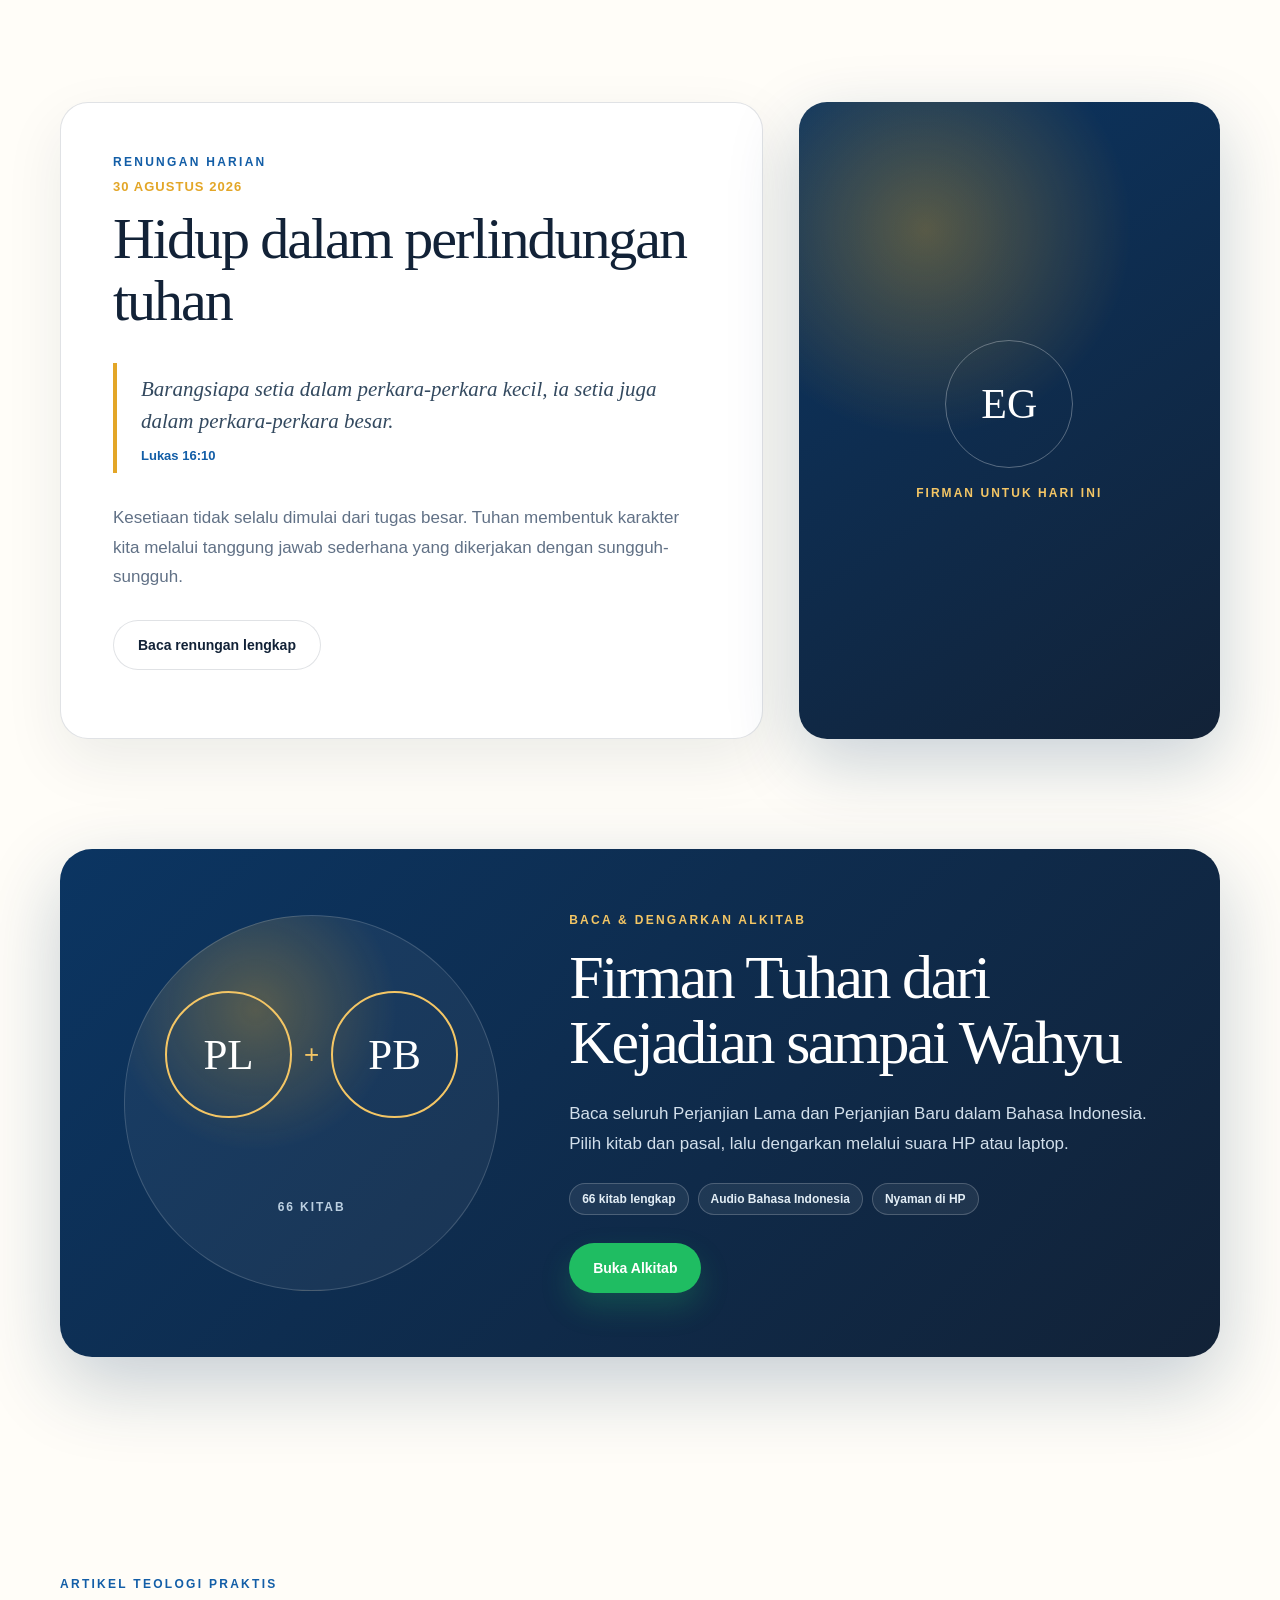
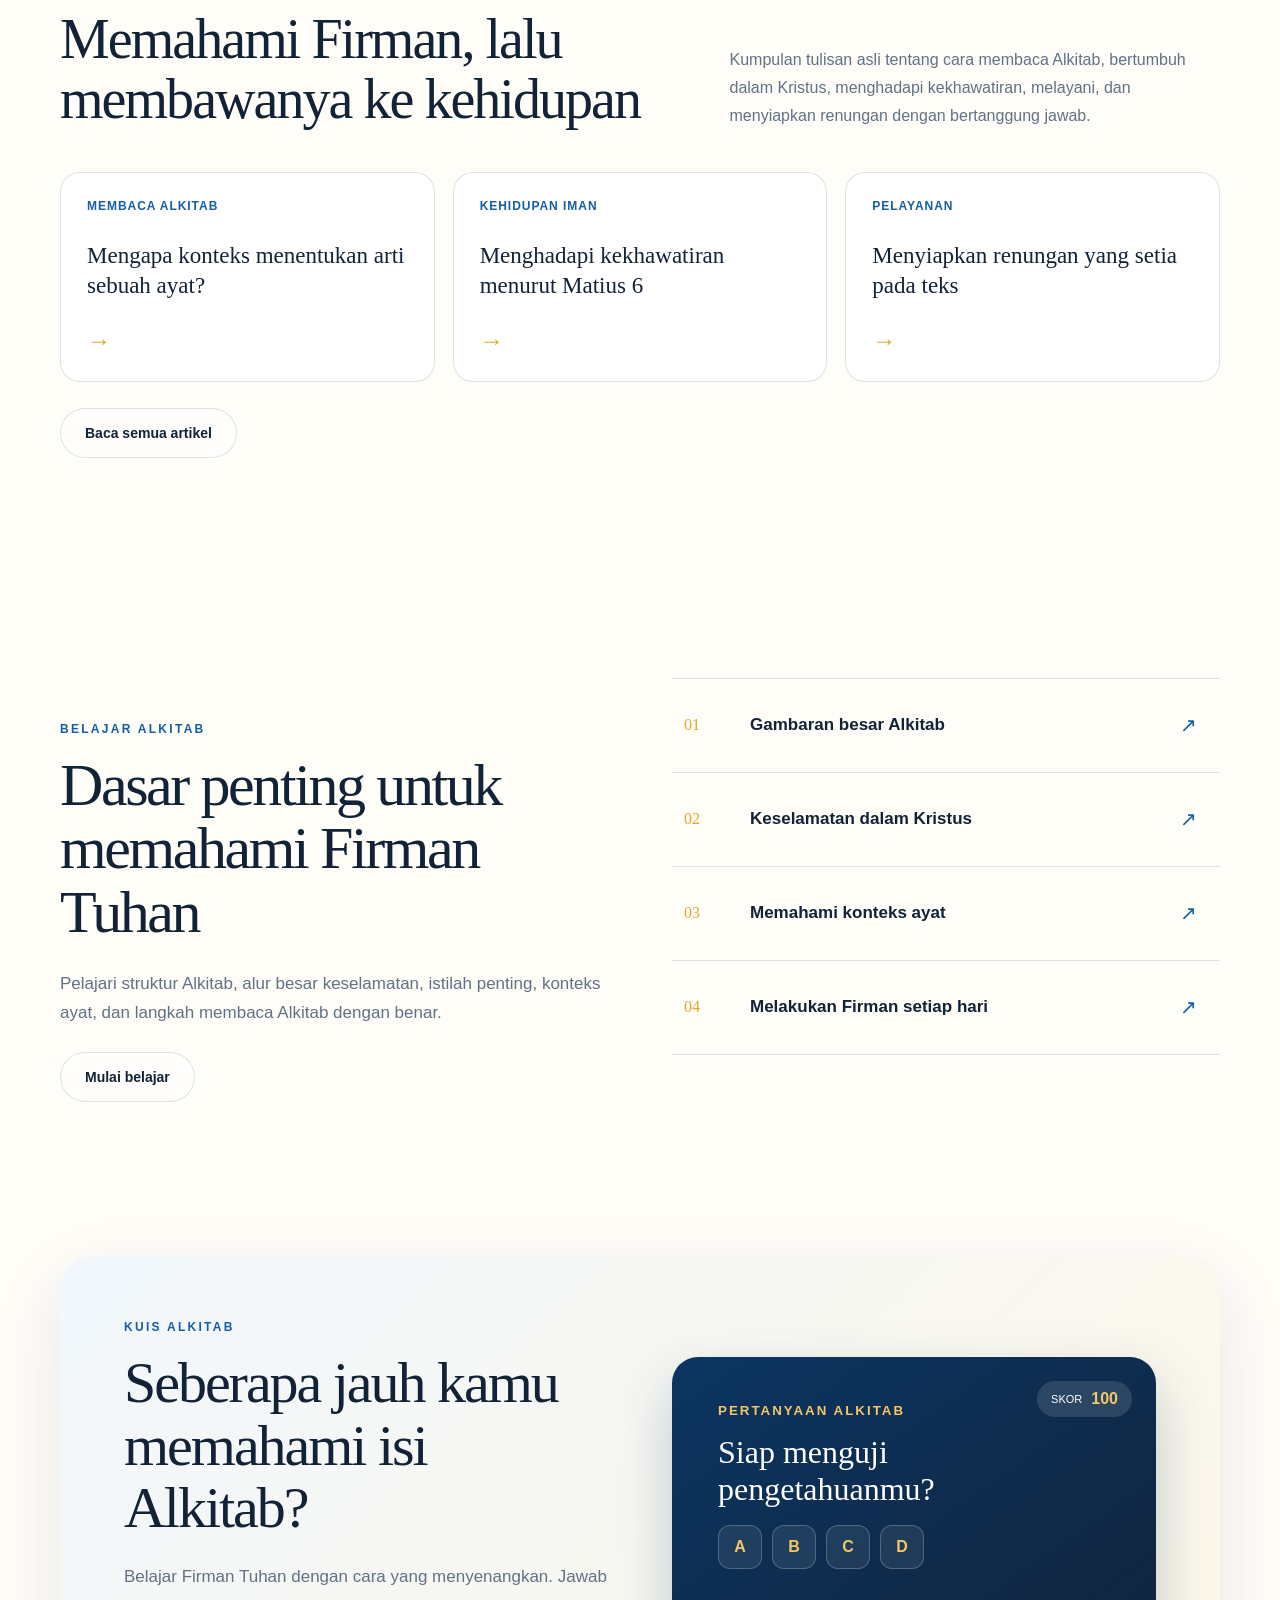
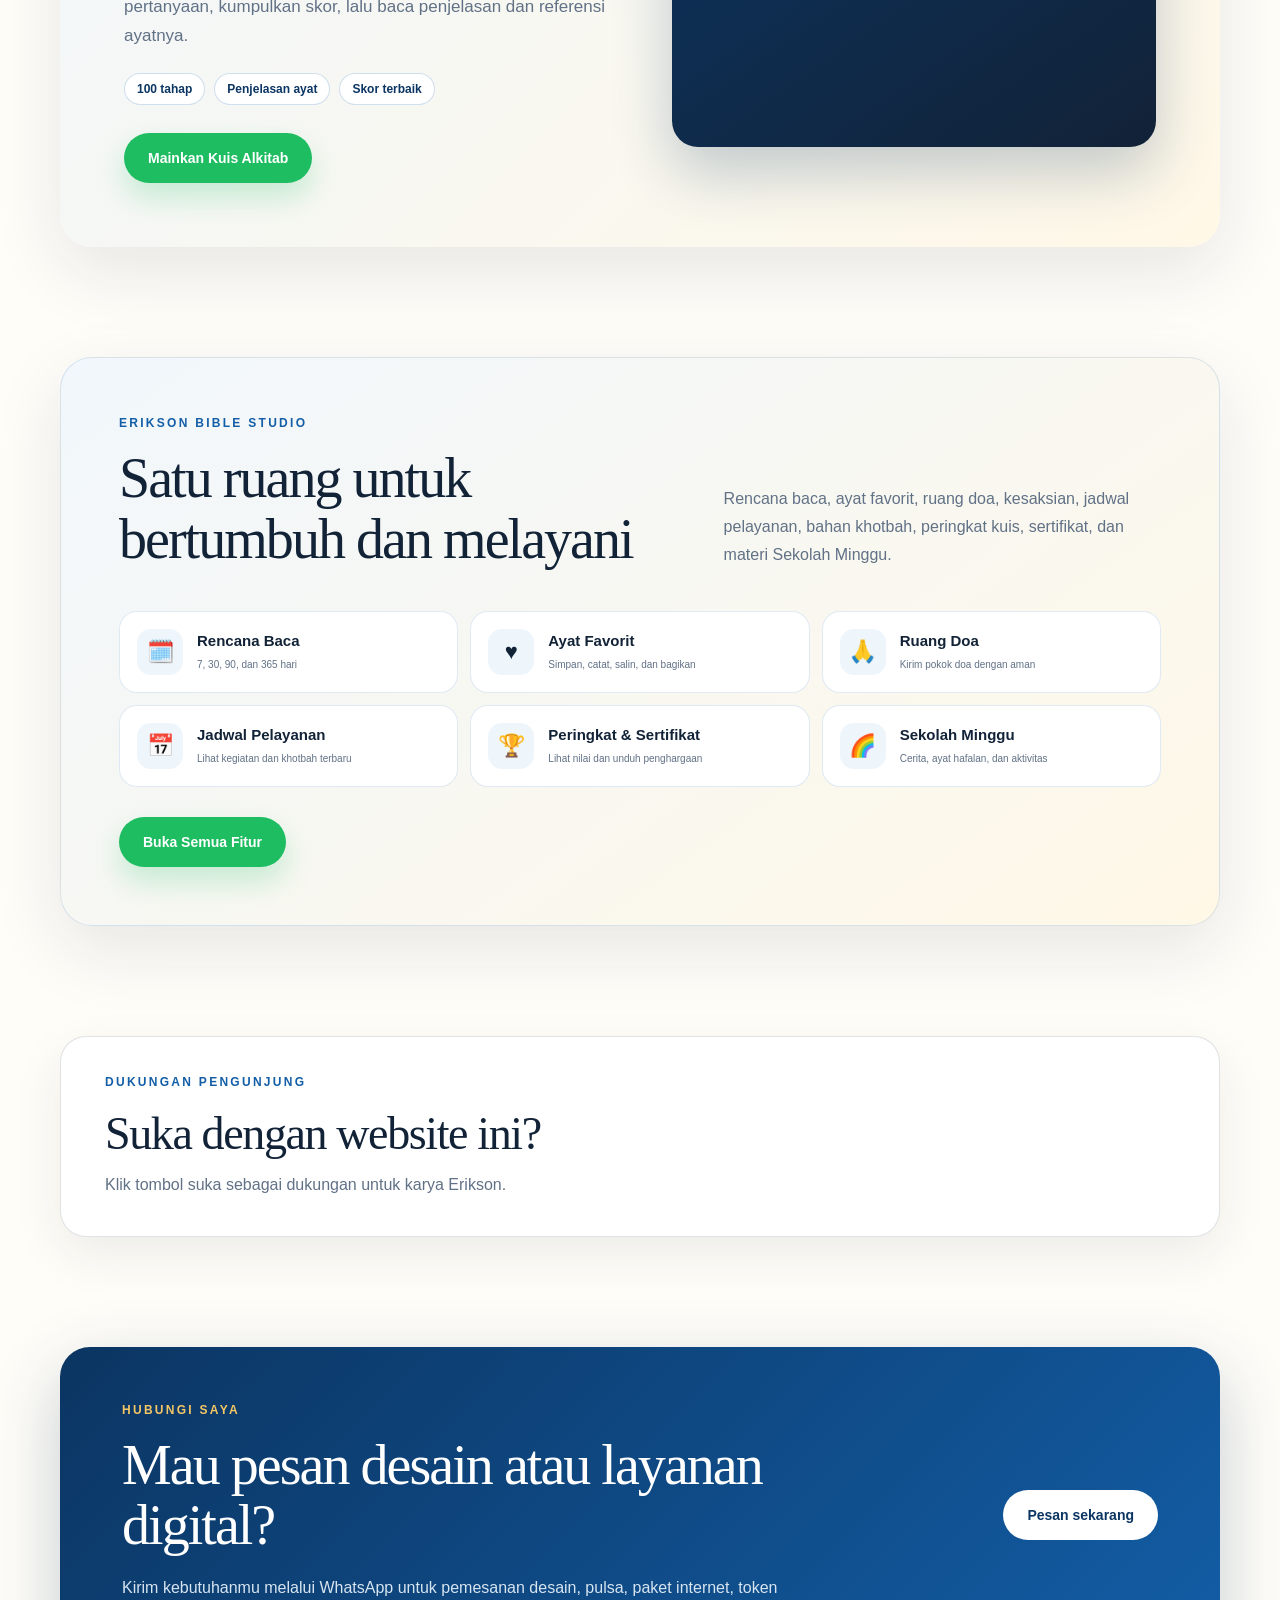
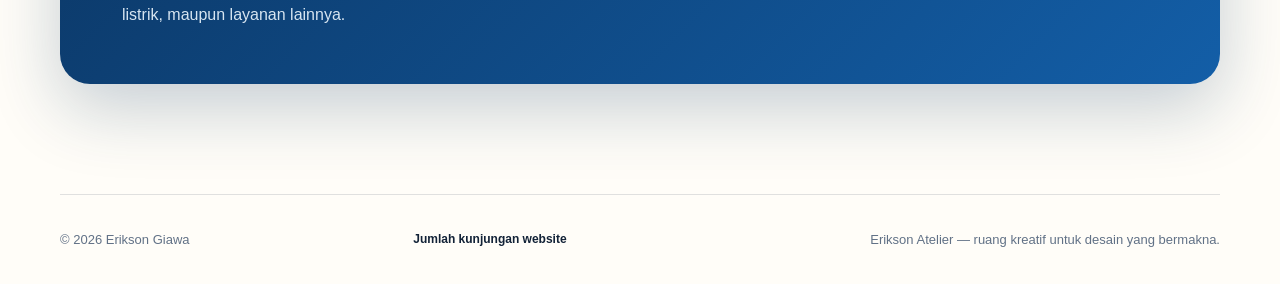
==== commit c7d36126: "Add original theology article center Add six practical theology articles, homepage navigation, sitem" ====
--- a/index.html
+++ b/index.html
@@ -66,7 +66,7 @@
   <header class="hero" id="beranda">
     <nav class="nav shell">
       <a class="brand" href="#beranda"><span class="brand-mark">EG</span><span>Erikson Atelier</span></a>
-      <div class="nav-links"><a href="#layanan">Layanan</a><a href="#karya">Karya</a><a href="#renungan">Renungan</a><a href="#belajar">Belajar</a><a href="alkitab.html">Alkitab</a><a href="#kuis">Kuis</a><a href="komunitas.html">Pelayanan</a><a href="favorit.html">Favorit</a><a href="#kontak">Kontak</a></div>
+      <div class="nav-links"><a href="#layanan">Layanan</a><a href="#karya">Karya</a><a href="artikel.html">Artikel</a><a href="#renungan">Renungan</a><a href="#belajar">Belajar</a><a href="alkitab.html">Alkitab</a><a href="#kuis">Kuis</a><a href="komunitas.html">Pelayanan</a><a href="favorit.html">Favorit</a><a href="#kontak">Kontak</a></div>
     </nav>
     <div class="hero-grid shell">
       <div class="hero-copy">
@@ -157,6 +157,19 @@
       </div>
     </section>
 
+    <section class="article-promo shell" id="artikel">
+      <div class="section-heading">
+        <div><p class="eyebrow">Artikel Teologi Praktis</p><h2>Memahami Firman, lalu membawanya ke kehidupan</h2></div>
+        <p>Kumpulan tulisan asli tentang cara membaca Alkitab, bertumbuh dalam Kristus, menghadapi kekhawatiran, melayani, dan menyiapkan renungan dengan bertanggung jawab.</p>
+      </div>
+      <div class="article-promo-grid">
+        <a href="artikel.html#konteks"><span>Membaca Alkitab</span><strong>Mengapa konteks menentukan arti sebuah ayat?</strong><i>→</i></a>
+        <a href="artikel.html#kuatir"><span>Kehidupan iman</span><strong>Menghadapi kekhawatiran menurut Matius 6</strong><i>→</i></a>
+        <a href="artikel.html#khotbah"><span>Pelayanan</span><strong>Menyiapkan renungan yang setia pada teks</strong><i>→</i></a>
+      </div>
+      <a class="button button-secondary article-promo-button" href="artikel.html">Baca semua artikel</a>
+    </section>
+
     <section class="bible-learning shell" id="belajar">
       <div class="learning-heading">
         <p class="eyebrow">Belajar Alkitab</p>
@@ -216,6 +229,6 @@
   <script src="renungan.js" defer></script>
   <script src="https://counterapi.com/c.js?ns=egaietalier-design.github.io" async></script>
   <script src="activity.js" defer></script>
-  <script src="pwa.js?v=8" defer></script>
+  <script src="pwa.js?v=11" defer></script>
 </body>
-</html>+</html>
--- a/styles.css
+++ b/styles.css
@@ -105,3 +105,5 @@
 /* Pusat fitur Erikson Bible Studio */
 .ministry-feature-hub{margin-block:110px;border:1px solid rgba(19,94,167,.14);border-radius:32px;padding:clamp(28px,5vw,58px);background:linear-gradient(145deg,#f1f7fc,#fff8e7);box-shadow:0 24px 70px rgba(18,34,55,.1)}.ministry-feature-grid{display:grid;grid-template-columns:repeat(3,1fr);gap:12px;margin:30px 0}.ministry-feature-grid a{display:grid;grid-template-columns:48px 1fr;align-items:center;gap:3px 12px;border:1px solid rgba(19,94,167,.13);border-radius:18px;padding:17px;background:#fff;color:var(--ink);text-decoration:none;transition:transform .17s ease,border-color .17s ease}.ministry-feature-grid a:hover{transform:translateY(-3px);border-color:var(--blue)}.ministry-feature-grid span{display:grid;width:46px;height:46px;grid-row:1/3;place-items:center;border-radius:14px;background:#eef5fb;font-size:22px}.ministry-feature-grid strong{font-size:15px}.ministry-feature-grid small{color:var(--muted);font-size:10px;line-height:1.4}.ministry-hub-button{width:max-content}
 @media(max-width:850px){.ministry-feature-grid{grid-template-columns:repeat(2,1fr)}}@media(max-width:560px){.ministry-feature-hub{margin-block:72px;border-radius:22px;padding:26px 18px}.ministry-feature-grid{grid-template-columns:1fr}.ministry-hub-button{width:100%}}
+
+.article-promo{padding-block:110px}.article-promo-grid{display:grid;grid-template-columns:repeat(3,1fr);gap:18px}.article-promo-grid a{display:flex;min-height:210px;flex-direction:column;border:1px solid var(--line);border-radius:20px;padding:26px;background:#fff;text-decoration:none;transition:transform 180ms ease,box-shadow 180ms ease}.article-promo-grid a:hover{transform:translateY(-4px);box-shadow:0 18px 44px rgba(18,34,55,.09)}.article-promo-grid span{color:var(--blue);font-size:12px;font-weight:800;letter-spacing:.08em;text-transform:uppercase}.article-promo-grid strong{margin-top:28px;font-family:Georgia,"Times New Roman",serif;font-size:23px;font-weight:500;line-height:1.3}.article-promo-grid i{margin-top:auto;color:var(--gold);font-size:24px;font-style:normal}.article-promo-button{margin-top:26px}.article-page{background:#f7f4ed}.article-top{background:linear-gradient(135deg,#f7f4ed,#e8f2f9)}.article-top .nav{border-bottom-color:rgba(18,34,55,.12)}.article-hero{max-width:850px;padding-block:78px 88px}.article-hero h1{margin:0;font-family:Georgia,"Times New Roman",serif;font-size:clamp(44px,7vw,76px);font-weight:500;letter-spacing:-.045em;line-height:1}.article-hero p:last-child{max-width:740px;margin:24px 0 0;color:var(--muted);font-size:18px;line-height:1.75}.article-layout{display:grid;grid-template-columns:250px minmax(0,760px);align-items:start;justify-content:center;gap:54px;padding-block:70px 110px}.article-toc{position:sticky;top:24px;border:1px solid var(--line);border-radius:18px;padding:22px;background:#fff}.article-toc strong{display:block;margin-bottom:12px}.article-toc a{display:block;border-top:1px solid var(--line);padding:11px 0;color:var(--muted);font-size:13px;line-height:1.4;text-decoration:none}.article-toc a:hover{color:var(--blue)}.article-list{display:grid;gap:28px}.long-article{scroll-margin-top:24px;border:1px solid var(--line);border-radius:24px;padding:clamp(26px,5vw,50px);background:#fff;box-shadow:0 16px 45px rgba(18,34,55,.05)}.article-meta{margin:0 0 10px;color:var(--blue);font-size:12px;font-weight:800;letter-spacing:.08em;text-transform:uppercase}.long-article h2{margin:0 0 20px;font-family:Georgia,"Times New Roman",serif;font-size:clamp(30px,4vw,42px);font-weight:500;line-height:1.15}.long-article h3{margin:30px 0 8px;font-size:19px}.long-article p,.long-article li{color:#46596d;line-height:1.82}.article-note{border-left:4px solid var(--gold);border-radius:0 12px 12px 0;padding:15px 18px;background:#fff8e8;color:#5d4b25!important}.article-author{margin-top:28px!important;border-top:1px solid var(--line);padding-top:18px;color:var(--muted)!important;font-size:13px}.article-footer{background:#fff}@media(max-width:900px){.article-promo-grid{grid-template-columns:1fr 1fr}.article-layout{grid-template-columns:1fr}.article-toc{position:static}.article-toc a{display:inline-block;margin-right:14px}}@media(max-width:620px){.article-promo{padding-block:72px}.article-promo-grid{grid-template-columns:1fr}.article-hero{padding-block:54px 64px}.article-layout{padding-block:40px 72px}.long-article{border-radius:18px}.article-top .nav-links{display:flex;gap:14px}.article-top .nav-links a:nth-child(n+3){display:none}}
